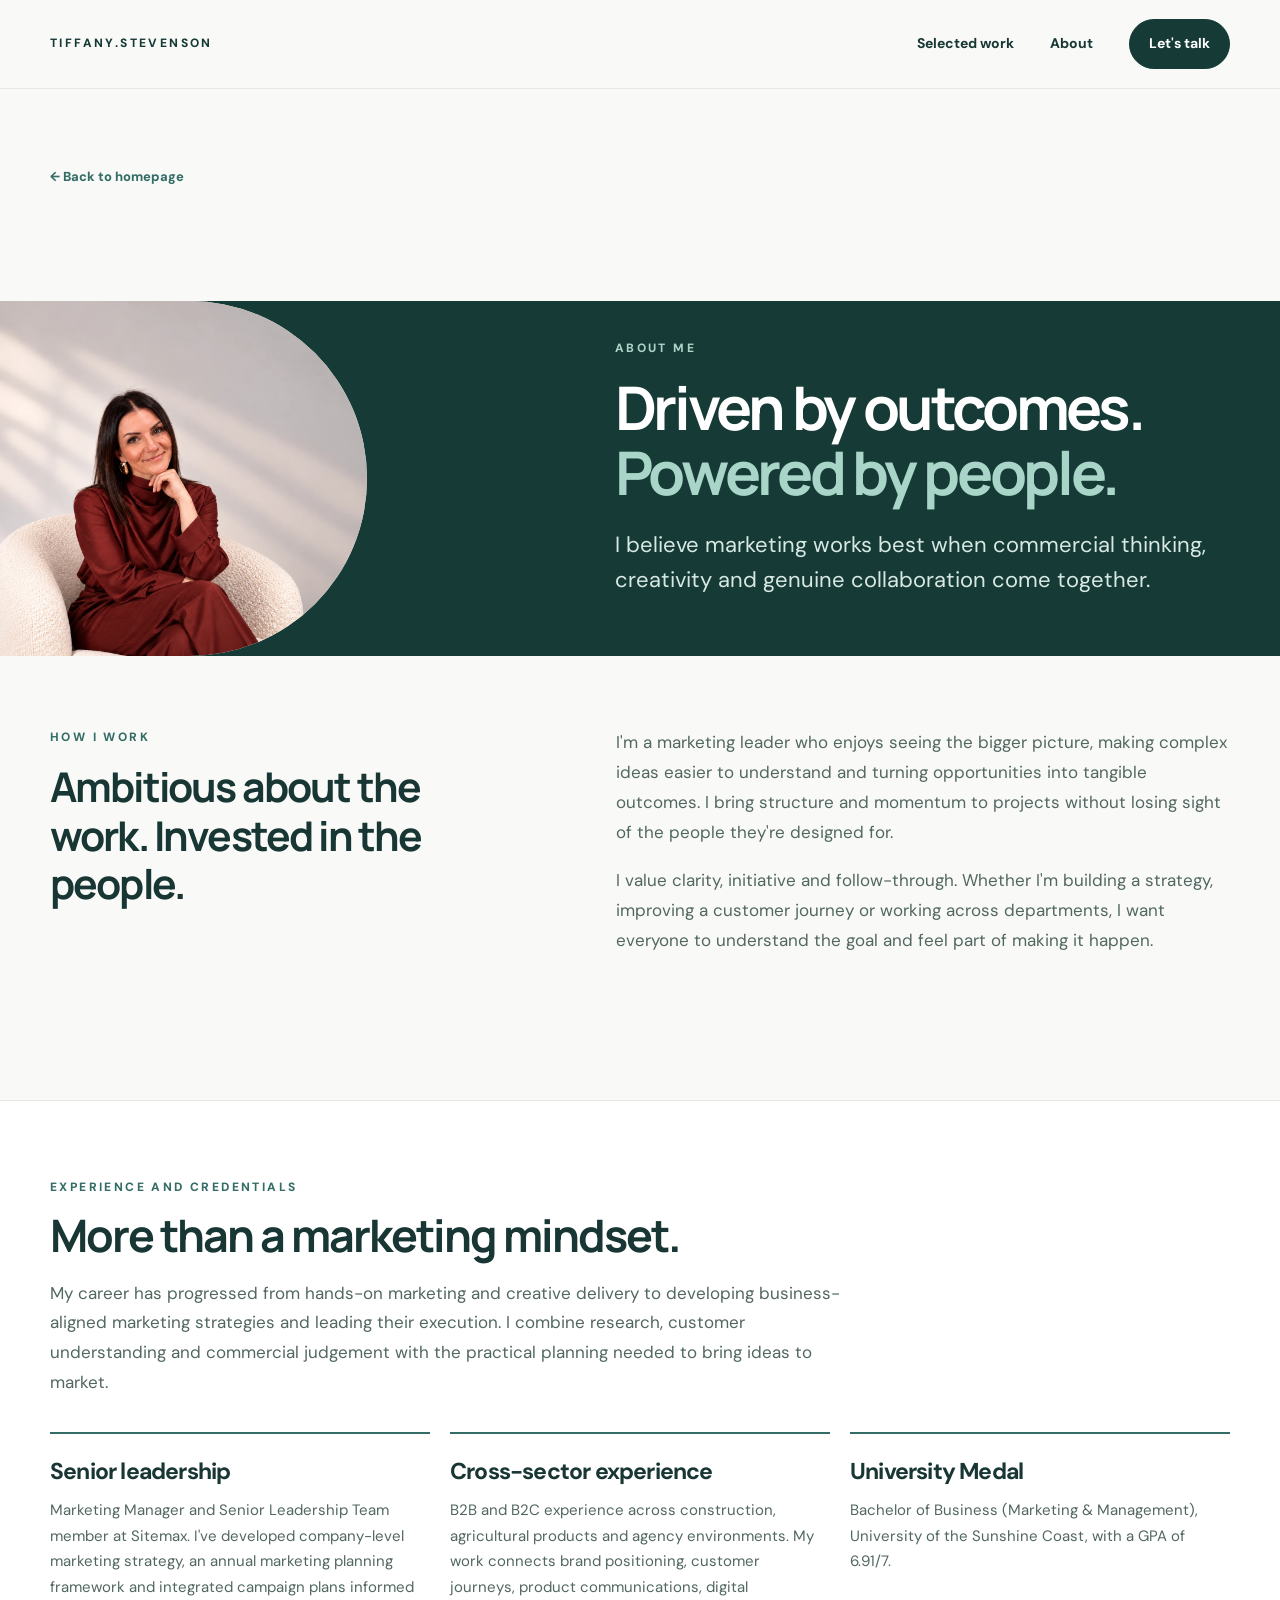
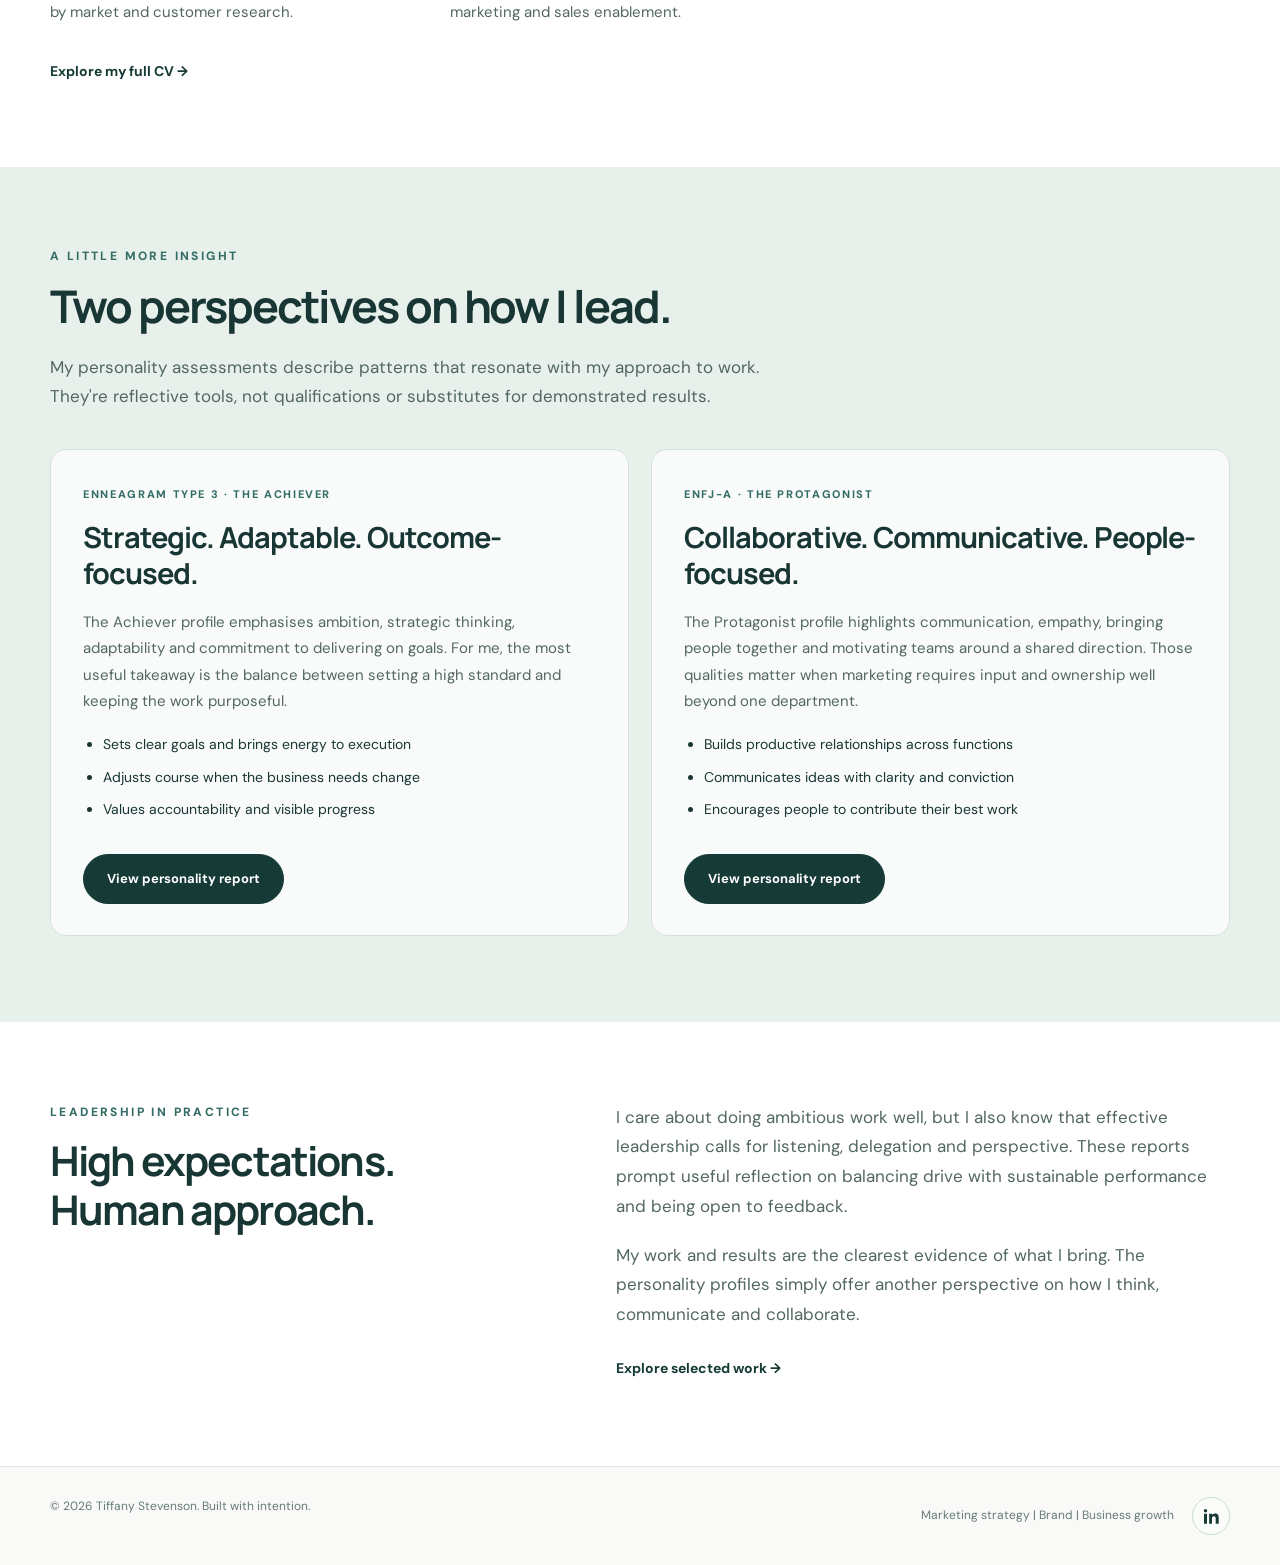
==== about.html @ fbeeb6d7 "Refresh About spacing" ====
<!DOCTYPE html><html lang="en-AU"><head><meta charset="UTF-8"><meta name="viewport" content="width=device-width,initial-scale=1"><meta name="theme-color" content="#f9faf7"><meta name="description" content="About Tiffany Stevenson: marketing leadership, strategic thinking, communication and people-centred leadership."><title>About me | Tiffany Stevenson</title><link rel="stylesheet" href="styles.css?v=about-back-gap-20261010"></head><body><a class="skip" href="#main">Skip to content</a><header class="topbar"><nav class="nav wrap" aria-label="Main navigation"><a class="brand" href="index.html" aria-label="Tiffany Stevenson home">TIFFANY<span>.</span>STEVENSON</a><button class="mobile-toggle" aria-label="Toggle menu" aria-expanded="false" aria-controls="navlinks">☰</button><div class="links" id="navlinks"><a href="index.html#work">Selected work</a><a href="about.html">About</a><a class="navcta" href="contact.html">Let's talk</a></div></nav></header><main id="main"><article class="interior about-profile-page"><div class="wrap about-back-wrap"><a class="back" href="index.html">← Back to homepage</a></div><section class="about-hero-band"><div class="wrap"><div class="about-hero"><div class="about-portrait"><img src="assets/TiffanyMStevensonPortrait.webp" alt="Portrait of Tiffany Stevenson in a burgundy outfit" loading="eager" decoding="async"></div><div class="about-hero-copy"><div class="eyebrow">About me</div><h1>Driven by outcomes.<br><em>Powered by people.</em></h1><p class="lead">I believe marketing works best when commercial thinking, creativity and genuine collaboration come together.</p></div></div></div></section><div class="wrap about-work-wrap"><div class="about-profile-intro"><div><div class="eyebrow">How I work</div><h2>Ambitious about the work. Invested in the people.</h2></div><div><p>I'm a marketing leader who enjoys seeing the bigger picture, making complex ideas easier to understand and turning opportunities into tangible outcomes. I bring structure and momentum to projects without losing sight of the people they're designed for.</p><p>I value clarity, initiative and follow-through. Whether I'm building a strategy, improving a customer journey or working across departments, I want everyone to understand the goal and feel part of making it happen.</p></div></div></div><section class="about-career-proof" aria-labelledby="career-proof-title"><div class="wrap"><div class="eyebrow">Experience and credentials</div><h2 id="career-proof-title">More than a marketing mindset.</h2><p class="about-career-intro">My career has progressed from hands-on marketing and creative delivery to developing business-aligned marketing strategies and leading their execution. I combine research, customer understanding and commercial judgement with the practical planning needed to bring ideas to market.</p><div class="about-career-grid"><div><strong>Senior leadership</strong><span>Marketing Manager and Senior Leadership Team member at Sitemax. I've developed company-level marketing strategy, an annual marketing planning framework and integrated campaign plans informed by market and customer research.</span></div><div><strong>Cross-sector experience</strong><span>B2B and B2C experience across construction, agricultural products and agency environments. My work connects brand positioning, customer journeys, product communications, digital marketing and sales enablement.</span></div><div><strong>University Medal</strong><span>Bachelor of Business (Marketing &amp; Management), University of the Sunshine Coast, with a GPA of 6.91/7.</span></div></div><a class="text-link" href="assets/Tiffany_Stevenson_CV.pdf" target="_blank" rel="noopener">Explore my full CV →</a></div></section><section class="about-traits"><div class="wrap"><div class="eyebrow">A little more insight</div><h2>Two perspectives on how I lead.</h2><p class="about-traits-intro">My personality assessments describe patterns that resonate with my approach to work. They're reflective tools, not qualifications or substitutes for demonstrated results.</p><div class="about-trait-grid"><div><span class="about-trait-type">Enneagram Type 3 · The Achiever</span><h3>Strategic. Adaptable. Outcome-focused.</h3><p>The Achiever profile emphasises ambition, strategic thinking, adaptability and commitment to delivering on goals. For me, the most useful takeaway is the balance between setting a high standard and keeping the work purposeful.</p><ul><li>Sets clear goals and brings energy to execution</li><li>Adjusts course when the business needs change</li><li>Values accountability and visible progress</li></ul><a class="btn btn-primary personality-report-button" href="assets/Achiever%20Personality%20Results.pdf" target="_blank" rel="noopener">View personality report</a></div><div><span class="about-trait-type">ENFJ-A · The Protagonist</span><h3>Collaborative. Communicative. People-focused.</h3><p>The Protagonist profile highlights communication, empathy, bringing people together and motivating teams around a shared direction. Those qualities matter when marketing requires input and ownership well beyond one department.</p><ul><li>Builds productive relationships across functions</li><li>Communicates ideas with clarity and conviction</li><li>Encourages people to contribute their best work</li></ul><a class="btn btn-primary personality-report-button" href="assets/ENFJ-A%20Protagonist%20Personality%20Results.pdf" target="_blank" rel="noopener">View personality report</a></div></div></div></section><section class="about-profile-more"><div class="wrap"><div class="about-profile-intro"><div><div class="eyebrow">Leadership in practice</div><h2>High expectations. Human approach.</h2></div><div><p>I care about doing ambitious work well, but I also know that effective leadership calls for listening, delegation and perspective. These reports prompt useful reflection on balancing drive with sustainable performance and being open to feedback.</p><p>My work and results are the clearest evidence of what I bring. The personality profiles simply offer another perspective on how I think, communicate and collaborate.</p><a class="text-link" href="index.html#work">Explore selected work →</a></div></div></div></section></article></main><footer class="footer"><div class="wrap"><span>© <span data-year>2026</span> Tiffany Stevenson. Built with intention.</span><div class="footer-right"><span>Marketing strategy | Brand | Business growth</span><a class="linkedin-link" href="https://www.linkedin.com/in/tiffanymstevenson/" target="_blank" rel="noopener noreferrer" aria-label="Tiffany Stevenson on LinkedIn" title="LinkedIn"><svg viewBox="0 0 24 24" width="19" height="19" fill="currentColor" aria-hidden="true" focusable="false"><path d="M2.5 8.5h3.8V21H2.5zM4.4 2.4a2.2 2.2 0 1 0 0 4.4 2.2 2.2 0 0 0 0-4.4zM9 8.5h3.6v1.7h.1c.5-1 1.8-2 3.7-2 4 0 4.7 2.6 4.7 6V21h-3.8v-6c0-1.5 0-3.4-2.2-3.4s-2.5 1.7-2.5 3.3V21H9z"/></svg></a></div></div></footer><script src="script.js" defer></script></body></html>
---- styles.css ----
@import url('https://fonts.googleapis.com/css2?family=DM+Sans:wght@400;500;600;700&family=Manrope:wght@400;500;600;700;800&display=swap');
:root{--ink:#183633;--deep:#163a36;--teal:#346d66;--sea:#b9d7d0;--mist:#e8f0eb;--cream:#f9faf7;--white:#fff;--muted:#667b75;--line:#dce5df;--radius:19px;--shadow:0 22px 60px rgba(24,54,51,.09)}
*{box-sizing:border-box}html{scroll-behavior:smooth}body{margin:0;background:var(--cream);color:var(--ink);font-family:'DM Sans',Arial,sans-serif;font-size:16px;line-height:1.65;-webkit-font-smoothing:antialiased}a{color:inherit;text-decoration:none}button{font:inherit}a:focus-visible,button:focus-visible{outline:3px solid #427e78;outline-offset:4px}.skip{position:absolute;top:-80px;left:20px;background:white;padding:10px;z-index:10}.skip:focus{top:8px}.wrap{width:min(1180px,calc(100% - 80px));margin-inline:auto}.topbar{position:sticky;top:0;z-index:20;background:rgba(249,250,247,.94);backdrop-filter:blur(18px);border-bottom:1px solid rgba(220,229,223,.8)}.nav{min-height:88px;display:flex;align-items:center;justify-content:space-between;gap:20px}.brand{font-family:'DM Sans',Arial,sans-serif;font-size:12px;letter-spacing:.2em;text-transform:uppercase;font-weight:800;color:var(--deep)}.brand span{color:var(--deep)}.links{display:flex;align-items:center;gap:36px;font-size:14px;font-weight:700}.links a:hover,.text-link:hover{color:var(--teal)}.navcta{background:var(--deep);color:white;border:1px solid var(--deep);border-radius:100px;padding:12px 19px!important}.navcta:hover{color:white!important;background:var(--teal)}.mobile-toggle{display:none;background:none;border:0;color:var(--ink);cursor:pointer;font-size:24px}.eyebrow{font-size:12px;letter-spacing:.2em;text-transform:uppercase;font-weight:800;color:var(--teal)}h1,h2,h3,p{margin-top:0}h1,h2,h3{font-family:Manrope,Arial,sans-serif;letter-spacing:-.065em;line-height:1.13}h1{font-size:clamp(54px,7vw,94px);max-width:970px;font-weight:700}h2{font-size:clamp(34px,4.3vw,57px);font-weight:700}h3{font-size:24px}p{color:#526761}.hero{padding:110px 0 100px;position:relative;overflow:hidden}.hero::after{content:'';position:absolute;right:-190px;top:0;width:550px;height:550px;border-radius:50%;background:radial-gradient(circle,#c5e1d7b5,transparent 70%);pointer-events:none}.hero .eyebrow{margin-bottom:28px}.hero h1{position:relative;z-index:1;margin-bottom:26px}.hero h1 em{font-style:normal;color:var(--teal)}.hero-copy{font-size:20px;max-width:660px;line-height:1.7}.hero-actions{margin-top:35px;display:flex;gap:14px;flex-wrap:wrap}.btn{display:inline-flex;gap:11px;align-items:center;justify-content:center;min-height:50px;padding:13px 23px;border-radius:100px;font-size:14px;font-weight:700;transition:transform .2s,background .2s;border:1px solid var(--deep)}.btn:hover{transform:translateY(-2px)}.btn-primary{background:var(--deep);color:white}.btn-primary:hover{background:var(--teal)}.btn-secondary{background:transparent;color:var(--deep)}.btn-secondary:hover{background:var(--mist)}.hero-note{margin-top:50px;display:flex;gap:14px;align-items:center;font-size:12px;font-weight:700;letter-spacing:.1em;text-transform:uppercase;color:var(--muted)}.hero-note:before{content:'';width:38px;height:1px;background:var(--teal)}.section{padding:98px 0}.section-header{display:flex;align-items:end;justify-content:space-between;gap:25px;margin-bottom:37px}.section-header h2{margin:10px 0 0;max-width:700px}.text-link{color:var(--deep);font-size:14px;font-weight:800;white-space:nowrap}.work-grid{display:grid;grid-template-columns:repeat(2,minmax(0,1fr));gap:25px}.work-card{border:1px solid var(--line);border-radius:var(--radius);background:var(--white);overflow:hidden;transition:transform .2s,box-shadow .2s}.work-card:hover{transform:translateY(-4px);box-shadow:var(--shadow)}.visual{position:relative;height:315px;display:flex;align-items:center;justify-content:center;overflow:hidden;background:#dcece7}.visual.is-portal{background:#cee5dc}.visual.is-product{background:#dde5dc}.visual.is-brand{background:#d3e1e2}.visual.is-event{background:#e2e9e3}.visual .visual-tag{position:absolute;bottom:18px;left:22px;font-size:10px;letter-spacing:.12em;text-transform:uppercase;color:#536c65;font-weight:800}.mock-browser{width:76%;background:white;border:1px solid #bfd1cb;border-radius:9px;box-shadow:0 28px 60px #3b65552c;transform:rotate(-4deg);overflow:hidden}.mock-bar{height:29px;background:#f8faf7;border-bottom:1px solid #e3eae5;display:flex;gap:5px;align-items:center;padding:0 12px}.dot{height:5px;width:5px;border-radius:50%;background:#b9d5ce}.mock-browser .mock-body{padding:20px}.mock-mini{font-size:10px;letter-spacing:.08em;font-weight:800;color:var(--teal)}.mock-title{font-family:Manrope;font-weight:800;color:var(--deep);font-size:23px;letter-spacing:-.07em;line-height:1.2;margin:12px 0}.mock-line{height:7px;border-radius:5px;background:#e0e9e5;width:87%;margin:9px 0}.mock-line.short{width:55%}.mock-button{width:92px;height:20px;background:#1e625a;border-radius:16px;margin-top:18px}.mock-three{display:grid;grid-template-columns:repeat(3,1fr);gap:8px;margin-top:24px}.mock-three span{height:45px;background:#eef2ee;border-radius:5px}.portal-panel{width:72%;height:200px;background:#fafffc;border-radius:12px;box-shadow:0 25px 60px #2f645f40;transform:rotate(4deg);padding:22px}.portal-top{height:10px;width:55%;background:#215c54;border-radius:4px;margin-bottom:24px}.portal-row{display:grid;grid-template-columns:repeat(3,1fr);gap:12px}.portal-row span{background:#dcebe4;border-radius:8px;height:84px}.portal-row span:before{content:'';display:block;width:40px;height:34px;background:#bfd8ce;margin:12px auto;border-radius:4px}.product-wrap{width:74%;height:205px;background:#344942;border-radius:7px;transform:rotate(-3deg);display:flex;overflow:hidden;box-shadow:0 20px 45px #254d4440}.product-orange{width:46%;background:#e86a3c;display:grid;place-items:center}.product-orange span{height:135px;width:90px;border:2px solid #f1a17a;transform:skewY(-10deg);box-shadow:12px 8px 0 #c85330}.product-detail{padding:30px 20px;color:#fff;font-family:Manrope;font-size:24px;font-weight:800;line-height:1.1}.product-detail small{display:block;font-size:9px;letter-spacing:.14em;line-height:1.6;margin-bottom:14px;color:#bcd1c8}.brand-grid{width:78%;height:215px;display:grid;grid-template-columns:1.2fr .8fr;gap:10px;transform:rotate(3deg)}.brand-grid div{border-radius:6px;background:#eff4ef;box-shadow:0 15px 35px #486b6b26}.brand-grid div:first-child{background:linear-gradient(140deg,#7a9890 0 44%,#e4e4d8 44% 100%);position:relative}.brand-grid div:first-child:after{content:'BUILT TO BE SEEN';position:absolute;left:12px;bottom:22px;font:800 17px Manrope;color:white;max-width:100px;line-height:1.1}.brand-grid div:last-child{background:#274d49;position:relative}.brand-grid div:last-child:after{content:'BRAND  /  SPACE  /  STORY';color:#ecf3ee;letter-spacing:.15em;font-size:9px;position:absolute;top:32px;left:13px;right:13px}.event-mock{width:75%;height:190px;display:flex;gap:7px;align-items:flex-end;transform:rotate(-3deg)}.event-mock span{background:#1e5551;width:33%;height:155px;box-shadow:0 12px 24px #234a4340}.event-mock span:nth-child(2){height:190px;background:#c4d9d3}.event-mock span:nth-child(3){height:128px;background:#e96c3e}.card-body{padding:27px 29px 32px}.meta{color:var(--teal);font-size:11px;font-weight:800;text-transform:uppercase;letter-spacing:.14em}.card-body h3{margin:12px 0}.card-body p{min-height:64px;font-size:14px}.card-foot{border-top:1px solid var(--line);padding-top:19px;margin-top:22px;display:flex;justify-content:space-between;align-items:center;color:var(--deep);font-size:13px;font-weight:800}.arrow{display:none!important}.metrics{background:var(--deep);color:white;padding:56px 0}.metric-row{display:grid;grid-template-columns:1.3fr 1fr 1fr;gap:28px;align-items:center}.metric-intro{font-family:Manrope;letter-spacing:-.04em;font-size:24px;line-height:1.3;font-weight:700;max-width:340px}.metric-number{font-family:Manrope;font-size:clamp(37px,5vw,60px);letter-spacing:-.07em;font-weight:700;line-height:1.1}.metric-label{color:#cee0d8;font-size:13px;line-height:1.5;margin-top:9px}.metric-small{font-size:11px;color:#bcd4ca;line-height:1.5;margin-top:22px}.about-grid{display:grid;grid-template-columns:.85fr 1.15fr;gap:13%;align-items:start}.about-grid h2{margin:9px 0}.about-text p{font-size:18px;line-height:1.85}.capabilities{display:flex;flex-wrap:wrap;gap:9px;margin-top:28px}.pill{border:1px solid #c8dbd3;border-radius:50px;padding:10px 15px;font-size:12px;font-weight:700;color:var(--deep);background:white}.contact{padding:86px 0;background:#dfebe5}.contact h2{max-width:750px;margin:12px 0 23px}.contact p{max-width:650px}.footer{padding:30px 0;border-top:1px solid var(--line)}.footer .wrap{display:flex;justify-content:space-between;gap:20px;font-size:12px;color:var(--muted)}.footer a:hover{color:var(--deep)}.interior{padding:85px 0 95px}.interior h1{font-size:clamp(47px,6vw,76px);max-width:950px;margin:19px 0 24px}.lead{font-size:20px;max-width:760px}.back{display:inline-flex;color:var(--teal);font-weight:800;font-size:13px;gap:9px;margin-bottom:28px}.case-meta{display:flex;flex-wrap:wrap;gap:42px;border-block:1px solid var(--line);padding:25px 0;margin-top:42px}.case-meta span{display:block;color:var(--muted);font-size:11px;text-transform:uppercase;letter-spacing:.14em;font-weight:800}.case-meta strong{font-size:14px;color:var(--ink)}.case-content{display:grid;grid-template-columns:.75fr 1.25fr;gap:11%;padding:65px 0 20px}.case-content h2{font-size:37px}.case-content p{font-size:17px}.case-content ul{color:#526761;padding-left:22px}.case-content li{margin:12px 0}.outcome{border-left:3px solid var(--teal);padding:20px 25px;background:var(--mist);border-radius:0 12px 12px 0;margin:32px 0}.outcome strong{display:block;font-size:20px;margin-bottom:8px}.outcome p{margin:0;font-size:14px}.note{font-size:12px!important;color:var(--muted)!important}.detail-visual{height:330px;margin-top:45px}.section-spacer{height:30px}.muted-box{background:white;border:1px solid var(--line);border-radius:15px;padding:30px;margin:30px 0}.muted-box h3{margin-bottom:10px}.muted-box p{margin-bottom:0}
@media(max-width:860px){.wrap{width:min(100% - 38px,680px)}.nav{min-height:72px}.mobile-toggle{display:block}.links{position:absolute;display:none;top:71px;left:0;right:0;background:var(--cream);padding:25px 20px 32px;border-bottom:1px solid var(--line);flex-direction:column;gap:24px;align-items:stretch}.links.open{display:flex}.links a{text-align:center}.hero{padding:76px 0}.hero h1{font-size:clamp(47px,10vw,68px)}.hero-copy{font-size:18px}.section{padding:68px 0}.work-grid{grid-template-columns:1fr}.visual{height:270px}.metric-row{grid-template-columns:1fr 1fr}.metric-intro{grid-column:1/-1}.about-grid,.case-content{grid-template-columns:1fr;gap:25px}.about-text p{font-size:16px}.section-header{align-items:start;flex-direction:column}.footer .wrap{flex-direction:column}.interior{padding:60px 0}.case-meta{gap:23px}.detail-visual{height:280px}}
@media(max-width:480px){.metric-row{gap:24px 12px}.metric-number{font-size:39px}.hero-actions .btn{width:100%}.visual{height:240px}.card-body{padding:24px}.case-meta{display:grid;grid-template-columns:1fr 1fr}.brand{font-size:12px}}
@media(prefers-reduced-motion:reduce){html{scroll-behavior:auto}*,*:before,*:after{transition:none!important;animation:none!important}}

/* Keep decorative arrows hidden in all navigation links, cards and buttons. */
.btn .arrow,.navcta .arrow,.card-foot .arrow,.text-link .arrow{display:none!important}

/* Sitemax website case study */
.site-case{overflow:hidden}.site-case-hero{padding:82px 0 52px}.site-case-hero h1{max-width:870px;font-size:clamp(48px,6.5vw,83px);margin:21px 0 25px}.site-case-hero h1 em{font-style:normal;color:var(--teal)}.site-case-hero .lead{max-width:770px}.site-case-actions{display:flex;align-items:center;flex-wrap:wrap;gap:20px;margin-top:30px}.site-case-actions>span{font-size:13px;color:var(--muted)}.site-case-showcase{margin-bottom:80px}.site-browser{border:1px solid #c9dcd5;border-radius:19px;overflow:hidden;background:#fff;box-shadow:0 30px 75px #214c3d18}.site-browser-top{height:44px;background:#f0f5f1;display:flex;justify-content:space-between;align-items:center;padding:0 22px;color:#66817a;font-size:12px}.site-browser-dots{display:flex;gap:7px}.site-browser-dots i{display:block;width:8px;height:8px;border-radius:50%;background:#c0d1ca}.site-browser-live{font-size:10px;font-weight:800;letter-spacing:.13em;color:#297363}.site-screen-top{padding:25px 6%;display:flex;justify-content:space-between;gap:16px;align-items:center;font-size:11px;font-weight:800;letter-spacing:.1em}.site-screen-top strong{font-family:Manrope,Arial,sans-serif;font-size:25px;letter-spacing:-.05em;color:#243e39}.site-screen-image{min-height:390px;position:relative;background:linear-gradient(90deg,#102723df 0%,#102723b5 42%,#10272317 100%),url('https://sitemax.com.au/api/media/file/CharterHall-Hoarding-Eagle-Street-1024x576.png') center/cover no-repeat;display:flex;align-items:center}.site-screen-caption{padding:55px 7%;max-width:710px;color:white;position:relative;z-index:1}.site-screen-caption>span{font-size:11px;font-weight:800;letter-spacing:.15em;color:#cbe4d8}.site-screen-caption h2{color:white;font-size:clamp(34px,4.6vw,59px);letter-spacing:-.045em;margin:13px 0}.site-screen-caption p{color:#f0f6f3;font-size:15px}.site-image-note{font-size:12px;color:var(--muted);margin-top:13px}.site-image-note a{color:var(--teal);text-decoration:underline}.site-case-results{padding:65px 0 60px;background:var(--deep);color:white}.site-case-results .eyebrow{color:#bbddd1}.site-result-grid{display:grid;grid-template-columns:1fr 1fr 1.1fr;align-items:end;gap:36px;margin-top:22px}.site-result-num{font-family:Manrope,Arial,sans-serif;font-size:clamp(37px,5vw,67px);font-weight:700;letter-spacing:-.06em;line-height:1.1}.site-result-name{color:#d1e4dc;margin-top:8px;font-size:14px}.site-result-intro{font-family:Manrope,Arial,sans-serif;font-size:20px;line-height:1.4;max-width:290px}.site-results-source{font-size:12px;line-height:1.65;color:#bcd4ca;max-width:930px;margin:32px 0 0}.site-case-story{padding-top:105px;padding-bottom:15px;display:grid;grid-template-columns:.8fr 1.2fr;gap:11%}.site-case-story h2{font-size:clamp(32px,4vw,51px);margin-top:14px}.site-case-story p{font-size:18px;line-height:1.85}.site-case-contribution{padding-bottom:100px}.site-contribution-list{border-top:1px solid var(--line);margin-top:31px}.site-contribution-list>div{padding:21px 0;border-bottom:1px solid var(--line);display:grid;grid-template-columns:170px 1fr;gap:20px}.site-contribution-list strong{font-size:14px;color:var(--deep)}.site-contribution-list span{font-size:14px;line-height:1.6;color:#526761}.site-case-close{padding:65px 7%;background:#e3eee8;border-radius:19px;margin-bottom:90px}.site-case-close>div{max-width:820px}.site-case-close h2{font-size:clamp(32px,4vw,50px);margin-top:12px}.site-case-close p{font-size:18px;line-height:1.75}@media(max-width:860px){.site-case-hero{padding-top:50px}.site-result-grid{grid-template-columns:1fr 1fr}.site-result-intro{grid-column:1/-1}.site-case-story{grid-template-columns:1fr;gap:10px;padding-top:65px}.site-case-contribution{padding-bottom:65px}.site-case-close{padding:45px 7%;margin-bottom:55px}.site-screen-top>span{display:none}}@media(max-width:540px){.site-screen-image{min-height:320px}.site-screen-caption{padding:35px 7%}.site-result-grid{gap:28px 12px}.site-result-num{font-size:37px}.site-contribution-list>div{grid-template-columns:1fr;gap:5px}.site-case-showcase{margin-bottom:55px}}

/* Website case-study preview matches its project hero */
.site-card-visual{padding:27px;background:#dcece7}.site-card-browser{width:92%;height:100%;background:white;border-radius:9px;overflow:hidden;box-shadow:0 20px 45px #214c3d26;display:flex;flex-direction:column}.site-card-top{min-height:47px;display:flex;align-items:center;justify-content:space-between;gap:10px;padding:0 17px;color:#243e39}.site-card-top span{font-family:Manrope,Arial,sans-serif;font-weight:800;letter-spacing:-.06em;font-size:16px}.site-card-top small{font-size:7px;font-weight:700;letter-spacing:.04em}.site-card-image{flex:1;display:flex;align-items:center;background:linear-gradient(90deg,#102723df 0%,#102723a3 55%,#10272315 100%),url('https://sitemax.com.au/api/media/file/CharterHall-Hoarding-Eagle-Street-1024x576.png') center/cover no-repeat}.site-card-copy{padding:18px 23px;color:white}.site-card-copy small{display:block;font-size:8px;letter-spacing:.12em;font-weight:800;color:#d0e6de}.site-card-copy strong{display:block;font-family:Manrope,Arial,sans-serif;font-size:clamp(16px,2vw,25px);line-height:1.2;letter-spacing:-.04em;margin-top:9px}@media(max-width:540px){.site-card-visual{padding:18px}.site-card-top small{font-size:6px}}

/* Tilted browser treatment inspired by original website card */
.site-card-visual{padding:0;display:flex;align-items:center;justify-content:center;overflow:hidden;background:#dcece7}
.site-card-browser{width:78%;height:83%;transform:rotate(-4deg);transform-origin:center;box-shadow:0 28px 60px rgba(24,54,51,.19);border:1px solid #c5d9d2;border-radius:10px;flex-shrink:0}
.site-card-top{min-height:35px;justify-content:flex-start;gap:16px;padding:0 13px;background:#f8faf8;border-bottom:1px solid #dde7e2}
.site-card-top>span{font-family:'DM Sans',Arial,sans-serif;font-size:10px;font-weight:600;letter-spacing:.02em;color:#69857d}
.site-card-dots{display:flex;gap:6px;align-items:center}
.site-card-dots i{display:block;height:7px;width:7px;border-radius:50%;background:#b9d7d0}
.site-card-image{min-height:0}
.site-card-copy{padding:13px 17px}
.site-card-copy strong{font-size:clamp(14px,1.9vw,22px)}
@media(max-width:540px){.site-card-browser{width:82%;height:78%}}

/* Generic customer portal concept visuals */
.portal-concept-showcase{padding:65px 0 30px}.portal-showcase-head{display:grid;grid-template-columns:1.3fr 1fr;gap:50px;align-items:end;margin-bottom:30px}.portal-showcase-head h2{font-size:clamp(30px,3.8vw,45px);margin:14px 0 0}.portal-showcase-head p{font-size:15px;margin:0}.portal-concept-feature,.portal-demo-panel{border:1px solid var(--line);background:#fff;border-radius:18px;overflow:hidden}.portal-concept-feature{padding:28px;background:#e7f0eb}.portal-demo-frame,.portal-demo-small{background:#fff;border:1px solid #d4e3dd;border-radius:12px;overflow:hidden;box-shadow:0 15px 35px #173e3220}.portal-demo-nav{display:flex;align-items:center;gap:22px;background:#164a3e;color:#fff;font-size:11px;min-height:52px;padding:0 24px}.portal-demo-nav strong{margin-right:auto;font-size:13px;letter-spacing:.09em}.portal-demo-nav span{opacity:.86}.portal-demo-inside{padding:30px}.portal-demo-welcome{display:flex;justify-content:space-between;align-items:center;gap:16px}.portal-demo-welcome small{font-size:10px;color:#54847a;letter-spacing:.13em;font-weight:800}.portal-demo-welcome h3{margin:5px 0;font-size:29px;color:#183633}.portal-demo-welcome p{font-size:13px}.portal-demo-tag{background:#e5f0e9;color:#275e4f;border-radius:50px;padding:9px 14px;font-size:10px;font-weight:800}.portal-demo-tiles{display:grid;grid-template-columns:1fr 1fr;gap:13px}.portal-demo-tiles>div{border:1px solid #dce6e0;border-radius:11px;padding:18px}.portal-demo-tiles h4,.portal-catalog h4{font-size:13px;margin:0 0 14px;color:#183633}.portal-demo-tiles p{font-size:12px;border-bottom:1px solid #e9efec;padding:7px 0;margin:0}.portal-faux-button,.portal-order-submit{display:inline-block;background:#174b40;border-radius:6px;color:#fff;font-size:11px;font-weight:700;padding:9px 14px;margin-top:13px}.portal-demo-caption{display:flex;justify-content:space-between;gap:20px;padding:18px 3px 2px;font-size:13px}.portal-demo-caption strong{color:#183633}.portal-demo-caption span{color:#60766c}.portal-demo-pair{display:grid;grid-template-columns:1fr 1fr;gap:24px;margin-top:24px}.portal-demo-panel{padding:20px;background:#f6faf8}.portal-demo-small{height:310px;box-shadow:none}.portal-demo-small .portal-demo-nav{min-height:42px;font-size:10px;padding:0 14px}.portal-catalog{display:grid;grid-template-columns:30% 70%;height:268px}.portal-catalog aside{background:#f8faf8;border-right:1px solid #e2e9e4;padding:16px 10px}.portal-catalog aside p{font-size:10px;margin:8px 0}.portal-catalog>div{padding:13px;min-width:0}.portal-catalog h3,.portal-order h3{font-size:17px;margin:0 0 12px}.portal-demo-search{border:1px solid #dbe5df;border-radius:5px;color:#a2afa9;font-size:10px;padding:9px;margin-bottom:13px}.portal-product-grid{display:grid;grid-template-columns:repeat(3,1fr);gap:8px}.portal-product-grid>div{border:1px solid #e2e9e5;border-radius:6px;padding:7px;min-width:0}.portal-product-art{display:block;height:65px;background:#c0d9cd;border-radius:4px;margin-bottom:9px}.portal-product-art.alt{background:#a6c5bd}.portal-product-art.third{background:#d3e4db}.portal-product-grid b{font-size:9px;display:block}.portal-order{padding:23px}.portal-order-row{display:flex;justify-content:space-between;border-bottom:1px solid #e5ede9;padding:11px 0;font-size:12px}.portal-order-fields{display:flex;gap:9px;flex-wrap:wrap;margin-top:20px}.portal-order-fields span{border:1px solid #dce7e1;border-radius:5px;color:#789087;padding:13px;font-size:10px;flex:1}.portal-order-submit{margin-top:19px}.portal-concept-disclaimer{font-size:12px;color:#71837a;margin:19px 0 5px}@media(max-width:800px){.portal-showcase-head,.portal-demo-pair{grid-template-columns:1fr}.portal-demo-caption{flex-direction:column;gap:4px}.portal-demo-tag{display:none}}@media(max-width:500px){.portal-concept-feature{padding:12px}.portal-demo-nav{gap:11px;padding:0 12px}.portal-demo-nav span:nth-of-type(n+2){display:none}.portal-demo-inside{padding:15px}.portal-demo-tiles{gap:8px}.portal-demo-tiles>div{padding:11px}.portal-demo-tiles p{font-size:10px}.portal-demo-tiles h4{font-size:11px}}

/* Clearer hierarchy between paragraphs and subsection headings */
.case-content > div > h3{margin-top:42px;margin-bottom:18px;line-height:1.25}
.case-content > div > p + h3{margin-top:48px}
.case-content > div > h3 + p{margin-top:0}
@media(max-width:600px){.case-content > div > h3,.case-content > div > p + h3{margin-top:36px}}

/* Authentic cropped Sitemax site screenshot on website card and case study */
.sitemax-real-card-image{width:100%;height:100%;display:block;object-fit:cover;object-position:center top}
.site-card-browser{overflow:hidden}
.sitemax-real-project-image{display:block;width:100%;height:auto;aspect-ratio:282 / 120;object-fit:cover}
.site-browser-screen:has(.sitemax-real-project-image){background:#fff;padding:0;min-height:0}

/* Full-bleed, straight website redevelopment card artwork */
.site-card-visual{padding:0;display:block;overflow:hidden;background:#dcece7}
.site-card-visual>.sitemax-real-card-image{display:block;width:100%;height:100%;object-fit:cover;object-position:center center;transform:none;border-radius:0;box-shadow:none}

/* Website redevelopment case study: show the full screenshot, including navigation and bottom CTA */
.site-case-showcase .site-browser-screen:has(.sitemax-real-project-image){height:auto;min-height:0;padding:0 0 18px;background:#fff;overflow:visible}
.site-case-showcase .sitemax-real-project-image{display:block;width:100%;height:auto;aspect-ratio:auto;object-fit:contain;object-position:center top;max-height:none}

/* Website case study: generous, uncropped screenshot presentation */
.site-case-showcase .site-browser-screen{display:block!important;height:auto!important;max-height:none!important;min-height:0!important;overflow:visible!important;background:#f7f9f7!important;padding:28px 0 36px!important}
.site-case-showcase .site-browser-screen .sitemax-real-project-image{display:block!important;width:100%!important;height:auto!important;max-height:none!important;aspect-ratio:auto!important;object-fit:contain!important;object-position:center center!important;transform:none!important}

/* Ensure website screenshot always fills selected-work card */
.work-card .site-card-visual{position:relative;display:block;min-height:240px;overflow:hidden;background:#dcece7 url("assets/Sitemax-website-sample.webp") center center/cover no-repeat}
.work-card .site-card-visual>.sitemax-real-card-image{position:absolute;inset:0;width:100%;height:100%;object-fit:cover;object-position:center center;display:block;visibility:visible;opacity:1;z-index:1}

/* Enterprise portal mockups: separate UI design, faithful to the original low-density mockup */
.portal-concept-showcase .portal-demo-frame,.portal-concept-showcase .portal-demo-small{font-family:Arial,Helvetica,sans-serif;color:#242927}
.portal-concept-showcase .portal-demo-frame h3,.portal-concept-showcase .portal-demo-small h3,.portal-concept-showcase .portal-demo-frame h4,.portal-concept-showcase .portal-demo-small h4{font-family:Arial,Helvetica,sans-serif;letter-spacing:0;font-weight:700}
.portal-concept-showcase .portal-demo-nav{background:#e75525;color:#fff}
.portal-concept-showcase .portal-demo-nav strong{letter-spacing:.035em;font-family:Arial,Helvetica,sans-serif}
.portal-concept-showcase .portal-demo-nav span{opacity:.95}
.portal-concept-showcase .portal-demo-welcome small{color:#d94c20}
.portal-concept-showcase .portal-demo-welcome h3,.portal-concept-showcase .portal-demo-tiles h4,.portal-concept-showcase .portal-catalog h3,.portal-concept-showcase .portal-order h3{color:#303531}
.portal-concept-showcase .portal-demo-tag{background:#fff0e9;color:#c34b23}
.portal-concept-showcase .portal-faux-button,.portal-concept-showcase .portal-order-submit{background:#e75525}
.portal-concept-showcase .portal-demo-tiles>div{border-color:#e8e5e0}
.portal-concept-showcase .portal-demo-tiles p{border-bottom-color:#eeeae6}
.portal-concept-showcase .portal-demo-panel{background:#f5f5f3}
.portal-concept-showcase .portal-demo-small{border-color:#e6e5e0}
.portal-concept-showcase .portal-catalog aside{background:#faf9f7}
.portal-concept-showcase .portal-product-art{background:linear-gradient(135deg,#eee4dc 0%,#e9aa8b 100%)}
.portal-concept-showcase .portal-product-art.alt{background:linear-gradient(135deg,#e9ece9 0%,#e4b49d 100%)}
.portal-concept-showcase .portal-product-art.third{background:linear-gradient(135deg,#f1e4dc 0%,#d5d6d2 100%)}
.portal-concept-showcase .portal-order-row,.portal-concept-showcase .portal-order-fields span{border-color:#e5e3de}

/* Compact standalone portal preview on selected work card */
.work-card .portal-card-visual{padding:0;display:block;background:#e9e6df;overflow:hidden}
.work-card .portal-card-visual img{display:block;width:100%;height:100%;object-fit:cover;object-position:center;transform:none}

/* Display the approved catalogue concept image without cropping */
.portal-demo-small.portal-catalogue-image{height:auto;aspect-ratio:1672/941;background:#fff;overflow:hidden}
.portal-catalogue-image img{display:block;width:100%;height:100%;object-fit:contain}

/* Commercial rationale for enterprise portal, clearly differentiated from project results */
.portal-research{padding:68px 0 55px;border-bottom:1px solid #dce8df}
.portal-research-intro{display:grid;grid-template-columns:1fr 1.15fr;gap:12%;align-items:end;margin-bottom:30px}
.portal-research-intro h2{margin:12px 0 0;font-size:clamp(29px,3.5vw,42px);line-height:1.13}
.portal-research-intro p{margin:0;font-size:16px;line-height:1.7}
.portal-research-grid{display:grid;grid-template-columns:repeat(3,minmax(0,1fr));gap:16px}
.portal-research-grid>div{border:1px solid #d9e5df;border-radius:12px;background:#f7faf8;padding:22px 21px 20px;display:flex;flex-direction:column;align-items:flex-start;min-height:214px}
.portal-research-grid strong{font-family:Manrope,Arial,sans-serif;font-size:clamp(37px,4.5vw,56px);line-height:1;color:#193f34;letter-spacing:-.055em;margin-bottom:14px}
.portal-research-grid span{font-size:14px;line-height:1.5;color:#43574e;flex:1}
.portal-research-grid a{font-size:12px;font-weight:700;color:#a94829;text-decoration:underline;text-underline-offset:3px;margin-top:18px}
.portal-research-note{font-size:12px;color:#6a7b72;line-height:1.6;margin:17px 0 0}
@media(max-width:700px){.portal-research{padding:42px 0 35px}.portal-research-intro{grid-template-columns:1fr;gap:17px}.portal-research-grid{grid-template-columns:1fr}.portal-research-grid>div{min-height:0}.portal-research-grid span{max-width:450px}}

.portal-goals{padding:60px 0;border-bottom:1px solid #dce8df}.portal-goals h2{font-size:clamp(30px,3.5vw,43px);max-width:680px;margin:12px 0 18px}.portal-goals>p{max-width:880px;font-size:16px;line-height:1.7}.portal-goals-grid{display:grid;grid-template-columns:repeat(4,minmax(0,1fr));gap:15px;margin-top:28px}.portal-goals-grid>div{background:#f7faf8;border:1px solid #dbe7df;border-radius:12px;padding:22px 17px;display:flex;flex-direction:column;gap:15px}.portal-goals-grid strong{font-family:Manrope,Arial,sans-serif;color:#173f35;font-size:clamp(29px,3vw,40px);letter-spacing:-.06em;line-height:1;white-space:nowrap}.portal-goals-grid span{font-size:14px;line-height:1.5;color:#43574e}.portal-goals .portal-goals-note{font-size:12px;color:#687b73;line-height:1.6;margin-top:20px}@media(max-width:900px){.portal-goals-grid{grid-template-columns:repeat(2,minmax(0,1fr))}}@media(max-width:550px){.portal-goals{padding:40px 0}.portal-goals-grid{gap:10px}.portal-goals-grid>div{padding:18px 12px}.portal-goals-grid strong{font-size:29px}}

/* Three commercial targets display evenly */
.portal-goals-grid{grid-template-columns:repeat(3,minmax(0,1fr))}
@media(max-width:700px){.portal-goals-grid{grid-template-columns:1fr}}

/* Combine sector research and proposed KPIs in one commercial rationale */
.portal-goals-integrated{padding-top:30px;margin-top:32px;border-top:1px solid #dce8df}.portal-goals-integrated>p{margin:10px 0 20px;line-height:1.7}.portal-goals-integrated .portal-goals-grid{margin-top:20px}.portal-goals-integrated .portal-goals-note{font-size:12px;margin:14px 0 0;color:#687b73}.portal-research>.portal-research-note{margin-top:20px}

/* Present research statistics and proposed goal statistics with matching visual weight */
.portal-research .portal-research-grid,.portal-research .portal-goals-grid{grid-template-columns:repeat(3,minmax(0,1fr));gap:16px}
.portal-research .portal-research-grid>div,.portal-research .portal-goals-grid>div{box-sizing:border-box;min-height:214px;padding:22px 21px 20px;border:1px solid #d9e5df;border-radius:12px;background:#f7faf8;display:flex;flex-direction:column;align-items:flex-start;gap:0}
.portal-research .portal-research-grid strong,.portal-research .portal-goals-grid strong{font-family:Manrope,Arial,sans-serif;font-size:clamp(37px,4.5vw,56px);line-height:1;color:#193f34;letter-spacing:-.055em;margin:0 0 14px;white-space:nowrap}
.portal-research .portal-research-grid span,.portal-research .portal-goals-grid span{font-size:14px;line-height:1.5;color:#43574e;flex:1}
@media(max-width:700px){.portal-research .portal-research-grid,.portal-research .portal-goals-grid{grid-template-columns:1fr}.portal-research .portal-research-grid>div,.portal-research .portal-goals-grid>div{min-height:0}}

/* Portal research and goals: match dark-green metrics treatment elsewhere in the portfolio */
.portal-research .portal-research-grid,.portal-research .portal-goals-grid{background:var(--deep);border-radius:10px;overflow:hidden;gap:0}
.portal-research .portal-research-grid>div,.portal-research .portal-goals-grid>div{background:transparent;border:0;border-radius:0;min-height:214px;padding:27px 24px 25px;border-right:1px solid rgba(255,255,255,.19)}
.portal-research .portal-research-grid>div:last-child,.portal-research .portal-goals-grid>div:last-child{border-right:0}
.portal-research .portal-research-grid strong,.portal-research .portal-goals-grid strong{color:#fff}
.portal-research .portal-research-grid span,.portal-research .portal-goals-grid span{color:#cee0d8}
.portal-research .portal-research-grid a{color:#d8eae1;text-decoration-color:#a7c9bb}
@media(max-width:700px){.portal-research .portal-research-grid>div,.portal-research .portal-goals-grid>div{min-height:0;border-right:0;border-bottom:1px solid rgba(255,255,255,.19)}.portal-research .portal-research-grid>div:last-child,.portal-research .portal-goals-grid>div:last-child{border-bottom:0}}

/* Identical width, distribution and alignment for both rows of portal statistics */
.portal-research .portal-research-grid,.portal-research .portal-goals-grid{display:grid;width:100%;grid-template-columns:repeat(3,minmax(0,1fr));justify-content:stretch;align-items:stretch;gap:0;margin-left:0;margin-right:0}
.portal-research .portal-research-grid>div,.portal-research .portal-goals-grid>div{width:100%;height:100%;box-sizing:border-box;padding:27px 24px 25px;min-width:0}
.portal-research .portal-research-grid strong,.portal-research .portal-goals-grid strong{display:block;flex:0 0 auto}
.portal-research .portal-research-grid span,.portal-research .portal-goals-grid span{display:block;flex:1 1 auto}
@media(max-width:700px){.portal-research .portal-research-grid,.portal-research .portal-goals-grid{grid-template-columns:1fr}}

/* Full-width dark green commercial evidence, matching the website case-study results strip */
.portal-research{width:100vw;position:relative;left:50%;margin-left:-50vw;max-width:none;background:var(--deep);color:#fff;padding:68px max(40px,calc((100vw - 1180px)/2)) 65px;border:0}
.portal-research .eyebrow,.portal-research .portal-goals-integrated .eyebrow{color:#bbddd1}
.portal-research .portal-research-intro h2{color:#fff}
.portal-research .portal-research-intro p,.portal-research .portal-goals-integrated>p{color:#d1e4dc}
.portal-research .portal-research-grid,.portal-research .portal-goals-grid{background:transparent;border-radius:0;overflow:visible;gap:36px;margin-top:25px}
.portal-research .portal-research-grid>div,.portal-research .portal-goals-grid>div{background:transparent;border:0;border-radius:0;padding:0;min-height:0;display:flex;flex-direction:column;align-items:flex-start;gap:0}
.portal-research .portal-research-grid strong,.portal-research .portal-goals-grid strong{font-size:clamp(37px,5vw,67px);line-height:1.1;font-weight:700;color:#fff;letter-spacing:-.06em;margin:0 0 10px}
.portal-research .portal-research-grid span,.portal-research .portal-goals-grid span{color:#d1e4dc;font-size:14px;line-height:1.55;flex:0 0 auto}
.portal-research .portal-research-grid a{color:#bbddd1;font-size:12px;margin-top:12px}
.portal-research .portal-goals-integrated{border-top:1px solid rgba(255,255,255,.24);margin-top:45px;padding-top:42px}
.portal-research .portal-goals-integrated .portal-goals-grid{margin-top:27px}
.portal-research .portal-goals-note,.portal-research>.portal-research-note{color:#bcd4ca;font-size:12px;line-height:1.7}
.portal-research>.portal-research-note{margin-top:28px}
@media(max-width:700px){.portal-research{padding:44px 24px}.portal-research .portal-research-grid,.portal-research .portal-goals-grid{grid-template-columns:1fr;gap:27px}.portal-research .portal-research-grid>div,.portal-research .portal-goals-grid>div{border:0;padding:0}.portal-research .portal-goals-integrated{margin-top:35px;padding-top:34px}}

/* Light green narrative section below the dark green portal metrics */
.portal-research + .case-content{position:relative;left:50%;margin-left:-50vw;width:100vw;max-width:none;background:var(--mist);padding:70px max(40px,calc((100vw - 1180px)/2)) 65px}
.portal-research + .case-content .outcome{background:#f9faf7}
@media(max-width:700px){.portal-research + .case-content{padding:45px 24px}}

/* Distinct research and goal sections, both matching the full-width dark-green metrics style */
.portal-research.portal-goals-panel{margin-top:20px;padding-top:65px;padding-bottom:68px;background:#204c45}
.portal-research.portal-goals-panel .portal-goals-integrated{padding:0;margin:0;border:0}
.portal-research.portal-goals-panel h2{font-size:clamp(29px,3.5vw,42px);line-height:1.13;color:#fff;margin:12px 0 16px;max-width:800px}
.portal-research.portal-goals-panel .portal-goals-integrated>p:not(.portal-goals-note){max-width:880px;margin:0 0 30px}
.portal-research.portal-goals-panel .portal-goals-grid{margin-top:20px}
.portal-goals-panel + .case-content{position:relative;left:50%;margin-left:-50vw;width:100vw;max-width:none;background:var(--mist);padding:70px max(40px,calc((100vw - 1180px)/2)) 65px}
.portal-goals-panel + .case-content .outcome{background:#f9faf7}
@media(max-width:700px){.portal-research.portal-goals-panel{padding:44px 24px;margin-top:14px}.portal-goals-panel + .case-content{padding:45px 24px}}

/* Proposed goals and opportunity share a single calm, light-green panel */
.portal-research.portal-goals-panel{background:var(--mist);color:var(--ink);margin-top:0;padding-top:72px;padding-bottom:72px}
.portal-research.portal-goals-panel .eyebrow,.portal-research.portal-goals-panel .portal-goals-integrated .eyebrow{color:var(--teal)}
.portal-research.portal-goals-panel h2{color:var(--ink)}
.portal-research.portal-goals-panel .portal-goals-integrated>p:not(.portal-goals-note){color:#526761}
.portal-research.portal-goals-panel .portal-goals-grid{gap:35px}
.portal-research.portal-goals-panel .portal-goals-grid>div{background:transparent;border:0;padding:0;min-height:0}
.portal-research.portal-goals-panel .portal-goals-grid strong{color:var(--ink)}
.portal-research.portal-goals-panel .portal-goals-grid span{color:#526761}
.portal-research.portal-goals-panel .portal-goals-note{color:var(--muted)}
.portal-research.portal-goals-panel .case-content{position:static;left:auto;margin:48px 0 0;width:100%;max-width:none;background:transparent;padding:48px 0 0;border-top:1px solid #c8d9d0}
.portal-research.portal-goals-panel .case-content .outcome{background:#f9faf7}
@media(max-width:700px){.portal-research.portal-goals-panel{margin-top:0;padding:45px 24px}.portal-research.portal-goals-panel .portal-goals-grid{gap:28px}.portal-research.portal-goals-panel .case-content{margin-top:36px;padding:36px 0 0}}

/* Standalone light-green goals + opportunity: no inherited dark research styles */
.portal-goals-section{position:relative;left:50%;width:100vw;margin-left:-50vw;background:var(--mist);color:var(--ink);padding:68px max(40px,calc((100vw - 1180px)/2)) 70px}
.portal-goals-section .portal-goals-integrated{margin:0;padding:0;border:0}
.portal-goals-section .eyebrow{color:var(--teal)}
.portal-goals-section .portal-goals-integrated h2{display:block;color:var(--ink);font-size:clamp(30px,3.5vw,43px);line-height:1.15;max-width:850px;margin:12px 0 18px}
.portal-goals-section .portal-goals-integrated>p:not(.portal-goals-note){color:#526761;max-width:890px;margin:0 0 30px;font-size:17px;line-height:1.7}
.portal-goals-section .portal-goals-grid{display:grid;grid-template-columns:repeat(3,minmax(0,1fr));gap:35px;width:100%;margin:24px 0 0;background:transparent}
.portal-goals-section .portal-goals-grid>div{display:flex;flex-direction:column;min-width:0;min-height:0;align-items:flex-start;gap:0;padding:0;background:transparent;border:0;border-radius:0}
.portal-goals-section .portal-goals-grid strong{color:var(--ink);font-family:Manrope,Arial,sans-serif;font-size:clamp(37px,5vw,67px);letter-spacing:-.06em;line-height:1.1;font-weight:700;margin:0 0 10px;white-space:nowrap}
.portal-goals-section .portal-goals-grid span{font-size:14px;line-height:1.55;color:#526761}
.portal-goals-section .portal-goals-note{color:var(--muted);font-size:12px;line-height:1.7;margin:25px 0 0}
.portal-goals-section .case-content{display:grid;grid-template-columns:.75fr 1.25fr;gap:11%;position:static;left:auto;width:100%;max-width:none;background:transparent;padding:48px 0 0;margin:52px 0 0;border-top:1px solid #c4d8ce}
.portal-goals-section .case-content .outcome{background:#f9faf7}
@media(max-width:700px){.portal-goals-section{padding:45px 24px}.portal-goals-section .portal-goals-grid{grid-template-columns:1fr;gap:27px}.portal-goals-section .case-content{grid-template-columns:1fr;gap:24px;margin-top:35px;padding-top:36px}}

/* The opportunity flows from the goals into a separate white-to-green gradient, without a rule */
.portal-goals-section .case-content{position:relative;left:50%;margin:52px 0 -70px -50vw;width:100vw;max-width:none;box-sizing:border-box;padding:70px max(40px,calc((100vw - 1180px)/2)) 72px;border-top:0;background:#fff}
@media(max-width:700px){.portal-goals-section .case-content{margin:36px 0 -45px -50vw;padding:46px 24px 54px;grid-template-columns:1fr}}

/* Matching pale green from the site palette for status and closing contact section */
.portal-goals-section .case-content .outcome{background:#e8f0eb}
.portal-contact-band{position:relative;left:50%;width:100vw;margin-left:-50vw;background:#e8f0eb;padding:48px max(40px,calc((100vw - 1180px)/2)) 60px}
.portal-contact-band .muted-box{background:#e8f0eb;border:1px solid #c7dcd1;border-radius:15px;margin:0;padding:30px}
@media(max-width:700px){.portal-contact-band{padding:36px 24px 46px}}

/* Portal footer contact band: continuous mint background and dark-green contact panel */
.interior.portal-page{padding-bottom:0}
.portal-page .portal-contact-band{background:#e8f0eb;padding-bottom:70px}
.portal-page .portal-contact-band .muted-box{background:var(--deep);border-color:var(--deep);color:#fff}
.portal-page .portal-contact-band .muted-box h3{color:#fff}
.portal-page .portal-contact-band .muted-box p{color:#d1e4dc}
.portal-page .portal-contact-band .muted-box .text-link{color:#fff;text-decoration:underline;text-underline-offset:3px}
@media(max-width:700px){.portal-page .portal-contact-band{padding-bottom:48px}}

/* Minimal portfolio contact ending: no dark card or border */
.portal-page .portal-contact-band{background:#e8f0eb;padding-top:74px;padding-bottom:80px}
.portal-page .portal-contact-content{max-width:880px;padding:0;margin:0}
.portal-page .portal-contact-content .eyebrow{color:var(--teal);margin-bottom:15px}
.portal-page .portal-contact-content h2{font-family:Manrope,Arial,sans-serif;font-size:clamp(30px,3.5vw,43px);line-height:1.15;letter-spacing:-.04em;color:var(--ink);margin:0 0 16px}
.portal-page .portal-contact-content p{font-size:17px;line-height:1.7;color:#526761;margin:0}
.portal-page .portal-contact-content .text-link{font-weight:700;color:var(--deep);text-decoration:underline;text-underline-offset:4px}
@media(max-width:700px){.portal-page .portal-contact-band{padding-top:48px;padding-bottom:54px}}

/* Eliminate any remaining gap between the portal contact area and footer */
.interior.portal-page{padding-bottom:0!important}
.portal-page>.wrap{padding-bottom:0!important}
.portal-page .portal-contact-band{margin-bottom:0!important}
.portal-page .portal-contact-band::after{content:"";position:absolute;top:100%;left:0;width:100%;height:1px;background:#e8f0eb;pointer-events:none}

/* Simple accessible homepage contact form */
.portfolio-contact-form{margin-top:34px;max-width:790px}
.contact-input-row{display:grid;grid-template-columns:repeat(2,minmax(0,1fr));gap:18px}
.portfolio-contact-form .contact-field{display:flex;flex-direction:column;gap:7px;margin-bottom:18px}
.portfolio-contact-form label{font-size:13px;font-weight:700;color:var(--ink)}
.portfolio-contact-form input:not(.contact-honeypot),.portfolio-contact-form textarea{font:inherit;width:100%;box-sizing:border-box;background:#fff;border:1px solid #cadcd3;border-radius:10px;padding:13px 15px;color:var(--ink);outline:none;transition:border-color .15s,box-shadow .15s}
.portfolio-contact-form textarea{min-height:145px;resize:vertical}
.portfolio-contact-form input:focus,.portfolio-contact-form textarea:focus{border-color:var(--teal);box-shadow:0 0 0 3px rgba(52,109,102,.16)}
.portfolio-contact-form .contact-honeypot{position:absolute!important;left:-9999px!important;width:1px!important;height:1px!important;opacity:0!important;pointer-events:none!important}
.contact-form-footer{display:flex;align-items:center;gap:24px;flex-wrap:wrap;margin-top:6px}
.contact-form-footer button{cursor:pointer;border:0}
.contact-form-footer span{color:var(--muted);font-size:14px}
.contact-form-footer span a{text-decoration:underline;text-underline-offset:3px;color:var(--deep);font-weight:700}
@media(max-width:620px){.contact-input-row{grid-template-columns:1fr;gap:0}.portfolio-contact-form{margin-top:26px}}

/* Dedicated contact page */
.contact-page{min-height:calc(100vh - 235px);padding:76px 0 105px;background:radial-gradient(circle at 94% 8%,#dcece4 0,transparent 44%),var(--cream)}
.contact-page .back{display:inline-flex;margin-bottom:36px}
.contact-page h1{font-size:clamp(45px,6vw,74px);line-height:1.1;margin:12px 0 18px;letter-spacing:-.055em}
.contact-page> .wrap>p{font-size:18px;max-width:670px;color:#526761;margin:0}
.contact-page .portfolio-contact-form{max-width:760px;margin-top:36px}
@media(max-width:700px){.contact-page{padding:45px 0 75px}}

/* LinkedIn links in shared footer and dedicated contact page */
.footer .footer-right{display:flex;align-items:center;justify-content:flex-end;gap:18px;flex-wrap:wrap}
.linkedin-link{display:inline-flex;align-items:center;justify-content:center;width:38px;height:38px;border:1px solid #c8dad0;border-radius:50%;color:var(--deep);background:rgba(255,255,255,.45);transition:background .15s,color .15s,border-color .15s}
.linkedin-link:hover{background:var(--deep);color:white;border-color:var(--deep)}
.linkedin-link:focus-visible{outline:3px solid var(--teal);outline-offset:3px}
.contact-social{display:flex;align-items:center;gap:13px;margin-top:28px;color:var(--muted);font-size:14px;font-weight:600}
@media(max-width:700px){.footer .footer-right{justify-content:flex-start}}

/* Keep LinkedIn glyph white over its dark-green hover circle in the footer */
.footer a.linkedin-link:hover,.footer a.linkedin-link:focus-visible{background:var(--deep);border-color:var(--deep);color:#fff}
.footer a.linkedin-link:hover svg,.footer a.linkedin-link:focus-visible svg{fill:currentColor}

/* ABOUT PAGE — consistent editorial rhythm and section hierarchy */
.about-profile-page{padding:0!important}
.about-profile-page>.wrap:first-child{padding-top:74px;padding-bottom:78px}
.about-profile-page>.wrap:first-child .back{margin-bottom:36px}
.about-profile-page h1{font-size:clamp(46px,5.9vw,76px);letter-spacing:-.055em;line-height:1.08;margin:16px 0 22px;max-width:970px}
.about-profile-page h1 em{font-style:normal;color:var(--teal)}
.about-profile-page .lead{font-size:clamp(18px,2vw,22px);max-width:720px;line-height:1.6;color:#526761}
.about-profile-intro{display:grid;grid-template-columns:.83fr 1.17fr;gap:11%;align-items:start;margin-top:72px}
.about-profile-intro h2{font-size:clamp(30px,3.2vw,42px);line-height:1.18;letter-spacing:-.045em;margin:14px 0 0}
.about-profile-intro p{font-size:17px;line-height:1.75;margin:0 0 19px;color:#526761}
.about-profile-intro .text-link{display:inline-block;margin-top:8px;font-weight:700}
.about-traits{background:#e8f0eb;padding:80px 0 86px}
.about-traits h2,.about-reports h2{font-size:clamp(32px,3.6vw,45px);line-height:1.15;letter-spacing:-.045em;margin:14px 0 20px}
.about-traits-intro{max-width:750px;color:#526761;font-size:17px;line-height:1.7;margin:0 0 38px}
.about-trait-grid{display:grid;grid-template-columns:repeat(2,minmax(0,1fr));gap:22px}
.about-trait-grid>div{background:rgba(255,255,255,.75);border:1px solid #d6e3da;border-radius:16px;padding:35px 32px 31px}
.about-trait-type{display:block;color:var(--teal);text-transform:uppercase;font-size:11px;font-weight:800;letter-spacing:.15em;margin-bottom:16px}
.about-trait-grid h3{font-size:clamp(23px,2.4vw,29px);letter-spacing:-.035em;line-height:1.25;margin:0 0 18px}
.about-trait-grid p{color:#526761;font-size:15px;line-height:1.75;margin:0 0 18px}
.about-trait-grid ul{margin:0;padding-left:20px;color:var(--ink);font-size:14px;line-height:1.75}
.about-trait-grid li{margin-bottom:8px}
.about-profile-more{background:#fff;padding:6px 0 85px}
.about-profile-more .about-profile-intro{margin-top:75px}
.about-reports{background:var(--deep);color:#fff;padding:76px 0 85px}
.about-reports .eyebrow{color:#b9d7d0}
.about-reports h2{color:#fff}
.about-reports>.wrap>p{color:#d1e4dc;font-size:17px;margin:0 0 26px}
.about-reports-form{max-width:790px}
.about-reports-form .contact-field{display:flex;flex-direction:column;gap:8px;margin-bottom:20px}
.about-reports-form label{font-size:13px;font-weight:700;color:#e5f1ec}
.about-reports-form input{font:inherit;width:100%;background:#fff;color:var(--ink);border:1px solid #c5d8cf;border-radius:10px;padding:14px 16px;min-height:50px}
.about-reports-form input:focus{outline:3px solid #92c9b7;outline-offset:2px}
.about-reports-form button{border:0;cursor:pointer;background:#fff;color:var(--deep)}
.about-reports-form button:hover{background:#dcebe4;color:var(--deep)}
.about-reports .about-reports-note{margin-top:24px;font-size:12px;line-height:1.6;color:#b9d7d0}
.about-report-links:not([hidden]){background:#fff;color:var(--ink);border-radius:12px;padding:20px 24px;margin-top:24px;max-width:790px}
.about-report-links p{margin:0}
@media(max-width:800px){.about-profile-intro{grid-template-columns:1fr;gap:22px}.about-trait-grid{grid-template-columns:1fr}.about-profile-page>.wrap:first-child{padding-top:52px;padding-bottom:60px}.about-profile-intro{margin-top:52px}.about-traits,.about-reports{padding:60px 0}.about-profile-more{padding:0 0 65px}.about-profile-more .about-profile-intro{margin-top:60px}}
@media(max-width:540px){.about-trait-grid>div{padding:26px 23px}.about-traits,.about-reports{padding:48px 0}.about-profile-page>.wrap:first-child{padding-top:40px;padding-bottom:52px}.about-profile-intro{margin-top:43px}.about-profile-more .about-profile-intro{margin-top:48px}}

/* Consistent two-tone H1 treatment, based on the homepage headline */
h1 em{font-style:normal;color:var(--teal)}
.interior h1 em,.contact-page h1 em,.about-profile-page h1 em{font-style:normal;color:var(--teal)}

/* About page editorial portrait */
.about-profile-page .about-portrait{max-width:710px;margin:42px 0 0;border-radius:16px;overflow:hidden;background:#e8f0eb}
.about-profile-page .about-portrait img{display:block;width:100%;height:auto;aspect-ratio:4/3;object-fit:cover;object-position:center 37%}
@media(max-width:700px){.about-profile-page .about-portrait{margin-top:30px}.about-profile-page .about-portrait img{aspect-ratio:1/1;object-position:center 28%}}

/* Direct PDF access within the personality profile cards */
.about-trait-grid>div{display:flex;flex-direction:column;align-items:flex-start}
.about-trait-grid ul{margin-bottom:24px}
.about-trait-grid .personality-report-button{margin-top:auto;display:inline-flex;align-items:center;justify-content:center;text-decoration:none;font-size:13px;white-space:normal}

/* Compact arch portrait beside About hero copy */
.about-profile-page .about-hero{display:grid;grid-template-columns:minmax(0,1fr) minmax(245px,315px);gap:clamp(28px,5vw,80px);align-items:center}
.about-profile-page .about-hero-copy{min-width:0}
.about-profile-page .about-hero-copy h1{font-size:clamp(42px,5vw,69px);max-width:none}
.about-profile-page .about-portrait{width:100%;max-width:315px;margin:0;justify-self:end;overflow:hidden;border-radius:180px 180px 20px 20px;background:#e8f0eb}
.about-profile-page .about-portrait img{display:block;width:100%;height:390px;aspect-ratio:auto;object-fit:cover;object-position:center 32%}
@media(max-width:800px){.about-profile-page .about-hero{grid-template-columns:minmax(0,1fr) 245px;gap:24px}.about-profile-page .about-portrait img{height:320px}}
@media(max-width:650px){.about-profile-page .about-hero{grid-template-columns:1fr;gap:26px}.about-profile-page .about-portrait{justify-self:start;max-width:245px;border-radius:130px 130px 16px 16px}.about-profile-page .about-portrait img{height:310px}}

/* CV-backed credentials on About page */
.about-career-proof{background:#fff;padding:77px 0 83px;border-top:1px solid #e3e9e5}
.about-career-proof h2{font-size:clamp(31px,3.5vw,45px);letter-spacing:-.045em;line-height:1.14;margin:12px 0 18px}
.about-career-intro{max-width:810px;color:#526761;font-size:17px;line-height:1.75;margin:0 0 34px}
.about-career-grid{display:grid;grid-template-columns:repeat(3,minmax(0,1fr));gap:20px;margin-bottom:26px}
.about-career-grid>div{border-top:2px solid var(--teal);padding:23px 10px 6px 0;display:flex;flex-direction:column;gap:13px}
.about-career-grid strong{font-size:23px;line-height:1.25;letter-spacing:-.035em}
.about-career-grid span{color:#526761;font-size:15px;line-height:1.7}
.about-career-proof .text-link{font-weight:700}
@media(max-width:750px){.about-career-proof{padding:55px 0}.about-career-grid{grid-template-columns:1fr;gap:14px}.about-career-grid>div{padding-top:17px}}

/* Compact side-facing arch portrait with its flat edge on the left */
.about-profile-page .about-hero{grid-template-columns:minmax(235px,320px) minmax(0,1fr);gap:clamp(36px,5vw,85px);align-items:center}
.about-profile-page .about-portrait{justify-self:start;max-width:320px;border-radius:0 210px 210px 0}
.about-profile-page .about-portrait img{height:390px;object-position:center 34%}
.about-profile-page .about-hero-copy{min-width:0}
.about-profile-page .about-hero-copy h1{font-size:clamp(39px,4.7vw,68px)}
@media(max-width:800px){.about-profile-page .about-hero{grid-template-columns:245px minmax(0,1fr);gap:25px}.about-profile-page .about-portrait img{height:320px}}
@media(max-width:650px){.about-profile-page .about-hero{grid-template-columns:1fr;gap:28px}.about-profile-page .about-hero-copy{order:1}.about-profile-page .about-portrait{order:2;max-width:245px;border-radius:0 165px 165px 0}.about-profile-page .about-portrait img{height:310px}}
/* Tighten only the handoff from home hero into Selected Work */
.hero{padding-bottom:48px}
.hero + .section#work{padding-top:56px}
@media(max-width:700px){.hero{padding-bottom:38px}.hero + .section#work{padding-top:43px}}

/* Homepage capabilities: accessible proof-led tabs instead of pill tags */
.capability-tabs{margin-top:29px}
.cap-tablist{display:flex;flex-wrap:wrap;gap:8px;border-bottom:1px solid #c9dbd3;padding-bottom:21px}
.cap-tab{appearance:none;border:1px solid #c8dbd3;border-radius:99px;background:transparent;color:var(--deep);font:inherit;font-size:12px;font-weight:700;padding:11px 16px;cursor:pointer;transition:background .15s,color .15s,border-color .15s}
.cap-tab:hover{background:#e8f0eb}
.cap-tab[aria-selected="true"]{background:var(--deep);color:#fff;border-color:var(--deep)}
.cap-tab:focus-visible{outline:3px solid var(--teal);outline-offset:3px}
.cap-panels{padding-top:26px}
.cap-panel[hidden]{display:none}
.cap-panel h3{font-size:clamp(22px,2.5vw,29px);letter-spacing:-.035em;line-height:1.25;margin:0 0 11px;color:var(--ink)}
.cap-panel p{font-size:15px;line-height:1.75;color:#526761;margin:0 0 17px;max-width:740px}
.cap-panel .text-link{display:inline-block;margin:0}
@media(max-width:700px){.cap-tablist{flex-wrap:nowrap;overflow-x:auto;scroll-snap-type:x proximity;padding-bottom:15px}.cap-tab{flex:none;scroll-snap-align:start}.cap-panels{padding-top:20px}}

/* Landscape portrait: extend the side-arch towards the copy without shifting the text column */
.about-profile-page .about-hero{grid-template-columns:minmax(290px,420px) minmax(0,1fr);gap:clamp(28px,4vw,58px)}
.about-profile-page .about-portrait{max-width:420px;border-radius:0 210px 210px 0}
.about-profile-page .about-portrait img{height:345px;object-position:38% center}
@media(max-width:900px){.about-profile-page .about-hero{grid-template-columns:minmax(230px,34%) minmax(0,1fr);gap:24px}.about-profile-page .about-portrait img{height:310px}}
@media(max-width:650px){.about-profile-page .about-hero{grid-template-columns:1fr;gap:25px}.about-profile-page .about-portrait{max-width:330px;border-radius:0 165px 165px 0}.about-profile-page .about-portrait img{height:260px}}

/* Filing-folder tabs: attached labels above a single bordered content sheet */
.capability-tabs{margin-top:34px}
.cap-tablist{display:flex;flex-wrap:wrap;align-items:flex-end;gap:0;padding:0;border-bottom:2px solid var(--deep)}
.cap-tab{position:relative;appearance:none;border:1px solid #c6d9d1;border-bottom:0;border-radius:11px 11px 0 0;background:#e9f0ec;color:var(--deep);font:inherit;font-size:12px;font-weight:700;line-height:1.3;padding:13px 15px;margin:0 4px 0 0;cursor:pointer;white-space:nowrap;transition:background .15s}
.cap-tab:hover{background:#dce9e2}
.cap-tab[aria-selected="true"]{z-index:2;background:var(--deep);color:#fff;border-color:var(--deep);padding-top:17px}
.cap-panels{border:1px solid #c6d9d1;border-top:0;background:#fff;border-radius:0 0 12px 12px;padding:30px 32px 34px}
.cap-panel h3{margin-top:0}
@media(max-width:700px){.cap-tablist{flex-wrap:nowrap;overflow-x:auto;overflow-y:hidden;gap:0;padding:0;scroll-snap-type:x proximity}.cap-tab{flex:none;margin-right:3px;scroll-snap-align:start}.cap-panels{padding:24px 22px 28px}}

/* About hero: full-bleed left portrait, aligned to the same two-column grid as How I Work */
.about-profile-page .about-hero{display:grid;grid-template-columns:minmax(0,.83fr) minmax(0,1.17fr);gap:11%;align-items:center}
.about-profile-page .about-portrait{width:calc(100% + (100vw - min(1180px, 100vw - 80px))/2);max-width:none;margin:0 0 0 calc((100vw - min(1180px, 100vw - 80px))/-2);justify-self:stretch;border-radius:0 24px 24px 0;overflow:hidden}
.about-profile-page .about-portrait img{display:block;width:100%;height:385px;aspect-ratio:auto;object-fit:cover;object-position:34% center}
.about-profile-page .about-hero-copy{min-width:0}
@media(max-width:800px){.about-profile-page .about-hero{grid-template-columns:minmax(0,.83fr) minmax(0,1.17fr);gap:7%}.about-profile-page .about-portrait img{height:330px}}
@media(max-width:650px){.about-profile-page .about-hero{grid-template-columns:1fr;gap:28px}.about-profile-page .about-hero-copy{order:1}.about-profile-page .about-portrait{order:2;width:calc(100% + (100vw - min(1180px, 100vw - 80px))/2);max-width:none;border-radius:0 22px 22px 0}.about-profile-page .about-portrait img{height:270px;object-position:35% center}}

/* Single-row filing tabs: overflow horizontally rather than stacking */
.capability-tabs .cap-tablist{display:flex;flex-wrap:nowrap;overflow-x:auto;overflow-y:hidden;gap:0;padding:0;border-bottom:2px solid var(--deep);scrollbar-width:thin;scrollbar-color:#aac9bd transparent;-webkit-overflow-scrolling:touch}
.capability-tabs .cap-tab{flex:0 0 auto;white-space:nowrap;margin-right:4px;scroll-snap-align:start}
.capability-tabs .cap-panels{clear:both}
@media(max-width:700px){.capability-tabs .cap-tablist{flex-wrap:nowrap;overflow-x:auto}.capability-tabs .cap-tab{flex:0 0 auto}}

/* Full-width capabilities beneath the About intro, not inside right text column */
#about .about-tabs-full{width:100%;margin:46px auto 0}
#about .about-tabs-full .capability-tabs{margin:0}
#about .about-tabs-full .cap-tablist{justify-content:flex-start;width:100%;max-width:100%;overflow-x:auto}
#about .about-tabs-full .cap-panels{min-height:210px}
@media(max-width:700px){#about .about-tabs-full{margin-top:34px}}

#about .about-grid>.about-tabs-full{grid-column:1 / -1;min-width:0}

/* Fine-tune spacing around homepage capability filing tabs */
#about .about-tabs-full{margin-top:16px}
#about{padding-bottom:135px}
@media(max-width:700px){#about .about-tabs-full{margin-top:12px}#about{padding-bottom:85px}}

/* About portrait: true edge-to-edge left bleed with additional editorial breathing room */
.about-profile-page .about-hero{grid-template-columns:minmax(0,.83fr) minmax(0,1.17fr);column-gap:clamp(64px,7.5vw,130px);align-items:center}
.about-profile-page .about-portrait{box-sizing:border-box;max-width:none;width:calc(100% + max(40px, (100vw - 1180px) / 2));margin-left:calc(-1 * max(40px, (100vw - 1180px) / 2));margin-right:0;border-radius:0 240px 240px 0;overflow:hidden}
.about-profile-page .about-portrait img{width:100%;height:385px;object-fit:cover;object-position:34% center}
@media(max-width:950px){.about-profile-page .about-hero{column-gap:clamp(36px,5vw,65px)}.about-profile-page .about-portrait img{height:340px}}
@media(max-width:650px){.about-profile-page .about-hero{grid-template-columns:1fr;row-gap:28px}.about-profile-page .about-portrait{width:calc(100% + 40px);margin-left:-40px;border-radius:0 180px 180px 0}.about-profile-page .about-portrait img{height:270px}}

/* Extra headroom for the updated WebP portrait while preserving the left-bleed arch */
.about-profile-page .about-portrait img{object-position:34% 26%}
@media(max-width:650px){.about-profile-page .about-portrait img{object-position:34% 25%}}

/* Show the complete updated portrait without forcing a crop */
.about-profile-page .about-portrait{border-radius:0 240px 240px 0}
.about-profile-page .about-portrait img{width:100%;height:auto;aspect-ratio:auto;object-fit:contain;object-position:center;display:block}
@media(max-width:950px){.about-profile-page .about-portrait img{height:auto}}
@media(max-width:650px){.about-profile-page .about-portrait img{height:auto;object-position:center}}

/* Shallow About portrait arch; retain bottom of the existing WebP */
.about-profile-page .about-portrait{overflow:hidden;border-radius:0 240px 240px 0}
.about-profile-page .about-portrait img{display:block;width:100%;height:auto;aspect-ratio:1.75 / 1;object-fit:cover;object-position:center bottom}
@media(max-width:950px){.about-profile-page .about-portrait img{height:auto;aspect-ratio:1.6 / 1;object-position:center bottom}}
@media(max-width:650px){.about-profile-page .about-portrait img{height:auto;aspect-ratio:1.6 / 1;object-position:center bottom}}

/* About hero — dark green full-bleed band, zero vertical image gutters */
.about-profile-page .about-back-wrap{padding:27px 0 24px}
.about-profile-page .about-back-wrap .back{display:inline-block;margin:0}
.about-profile-page .about-hero-band{background:var(--deep);margin:0;padding:0}
.about-profile-page .about-hero-band>.wrap{margin-inline:auto}
.about-profile-page .about-hero-band .about-hero{display:grid;grid-template-columns:minmax(0,.83fr) minmax(0,1.17fr);column-gap:11%;align-items:center;margin:0;padding:0}
.about-profile-page .about-hero-band .about-portrait{width:calc(100% + max(40px,(100vw - 1180px)/2));margin:0 0 0 calc(-1 * max(40px,(100vw - 1180px)/2));max-width:none;align-self:stretch;overflow:hidden;border-radius:0 220px 220px 0}
.about-profile-page .about-hero-band .about-portrait img{display:block;width:100%;height:100%;min-height:355px;aspect-ratio:1.42/1;object-fit:cover;object-position:center bottom}
.about-profile-page .about-hero-band .about-hero-copy{padding:28px 0}
.about-profile-page .about-hero-band .eyebrow{color:#add3c7}
.about-profile-page .about-hero-band h1{color:#fff}
.about-profile-page .about-hero-band h1 em{color:#a9d4c8}
.about-profile-page .about-hero-band .lead{color:#d8e9e3}
.about-profile-page .about-hero-band+.wrap .about-profile-intro{margin-top:72px}
@media(max-width:900px){.about-profile-page .about-hero-band .about-hero{column-gap:7%}.about-profile-page .about-hero-band .about-portrait img{min-height:300px;aspect-ratio:1.35/1}}
@media(max-width:650px){.about-profile-page .about-hero-band .about-hero{grid-template-columns:1fr;gap:0}.about-profile-page .about-hero-band .about-hero-copy{order:1;padding:36px 0 28px}.about-profile-page .about-hero-band .about-portrait{order:2;align-self:auto;margin-left:-40px;width:calc(100% + 40px);border-radius:0 160px 160px 0}.about-profile-page .about-hero-band .about-portrait img{height:auto;min-height:0;aspect-ratio:1.42/1;object-position:center bottom}.about-profile-page .about-hero-band+.wrap .about-profile-intro{margin-top:54px}}

/* Narrow left-bleed portrait arch, with image anchored at left so cropping is on the right */
.about-profile-page .about-hero-band .about-hero{grid-template-columns:minmax(0,.68fr) minmax(0,1.32fr);column-gap:11%}
.about-profile-page .about-hero-band .about-portrait img{object-position:left bottom}
@media(max-width:900px){.about-profile-page .about-hero-band .about-hero{grid-template-columns:minmax(0,.72fr) minmax(0,1.28fr);column-gap:7%}}
@media(max-width:650px){.about-profile-page .about-hero-band .about-hero{grid-template-columns:1fr}.about-profile-page .about-hero-band .about-portrait{width:calc(88% + 40px)}.about-profile-page .about-hero-band .about-portrait img{object-position:left bottom}}

/* Clear separation between How I Work and Experience and Credentials */
.about-profile-page .about-work-wrap{padding-bottom:125px}
@media(max-width:700px){.about-profile-page .about-work-wrap{padding-bottom:85px}}

/* Align About hero copy with right column of How I Work below */
@media(min-width:651px){
  .about-profile-page .about-hero-band .about-hero{
    grid-template-columns:minmax(0,.68fr) minmax(0,1.32fr);
    column-gap:21%;
  }
}

/* Keep the back link close to the About hero */
.about-profile-page .about-back-wrap{padding-top:22px;padding-bottom:18px}
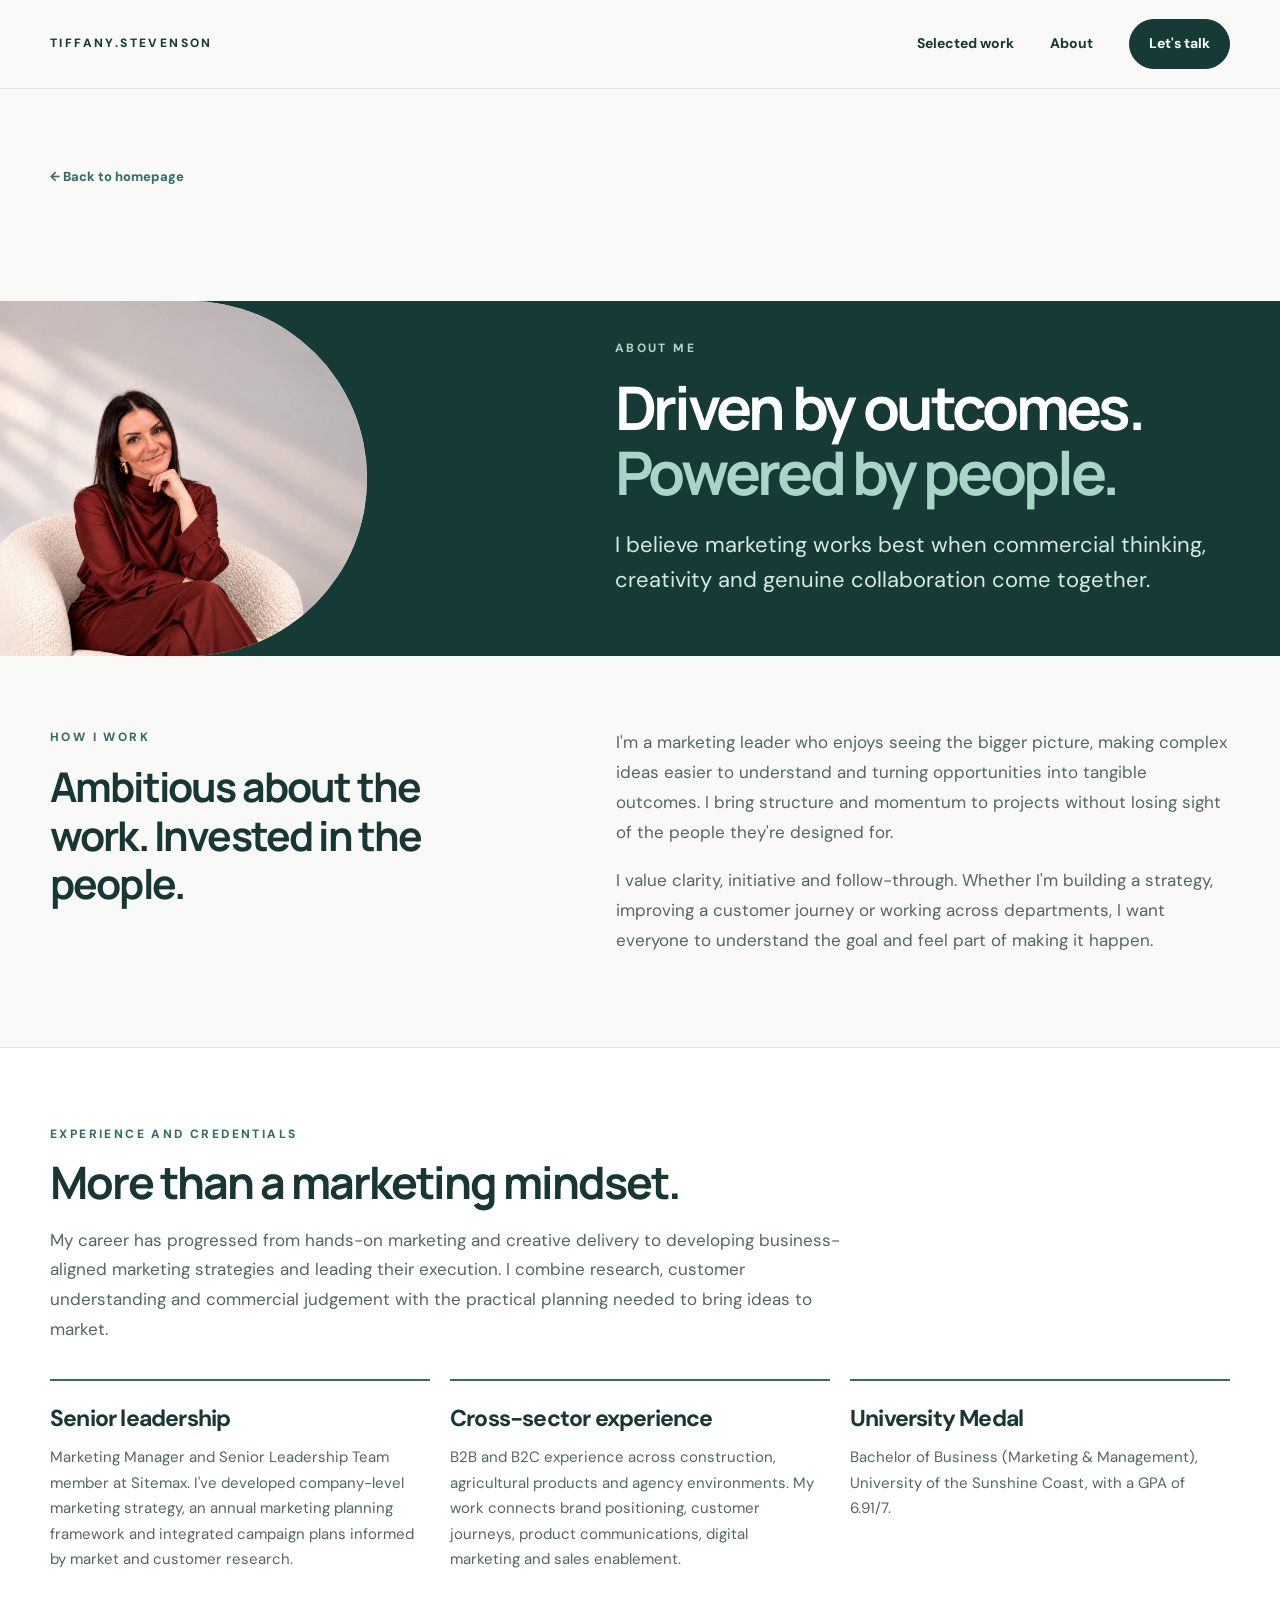
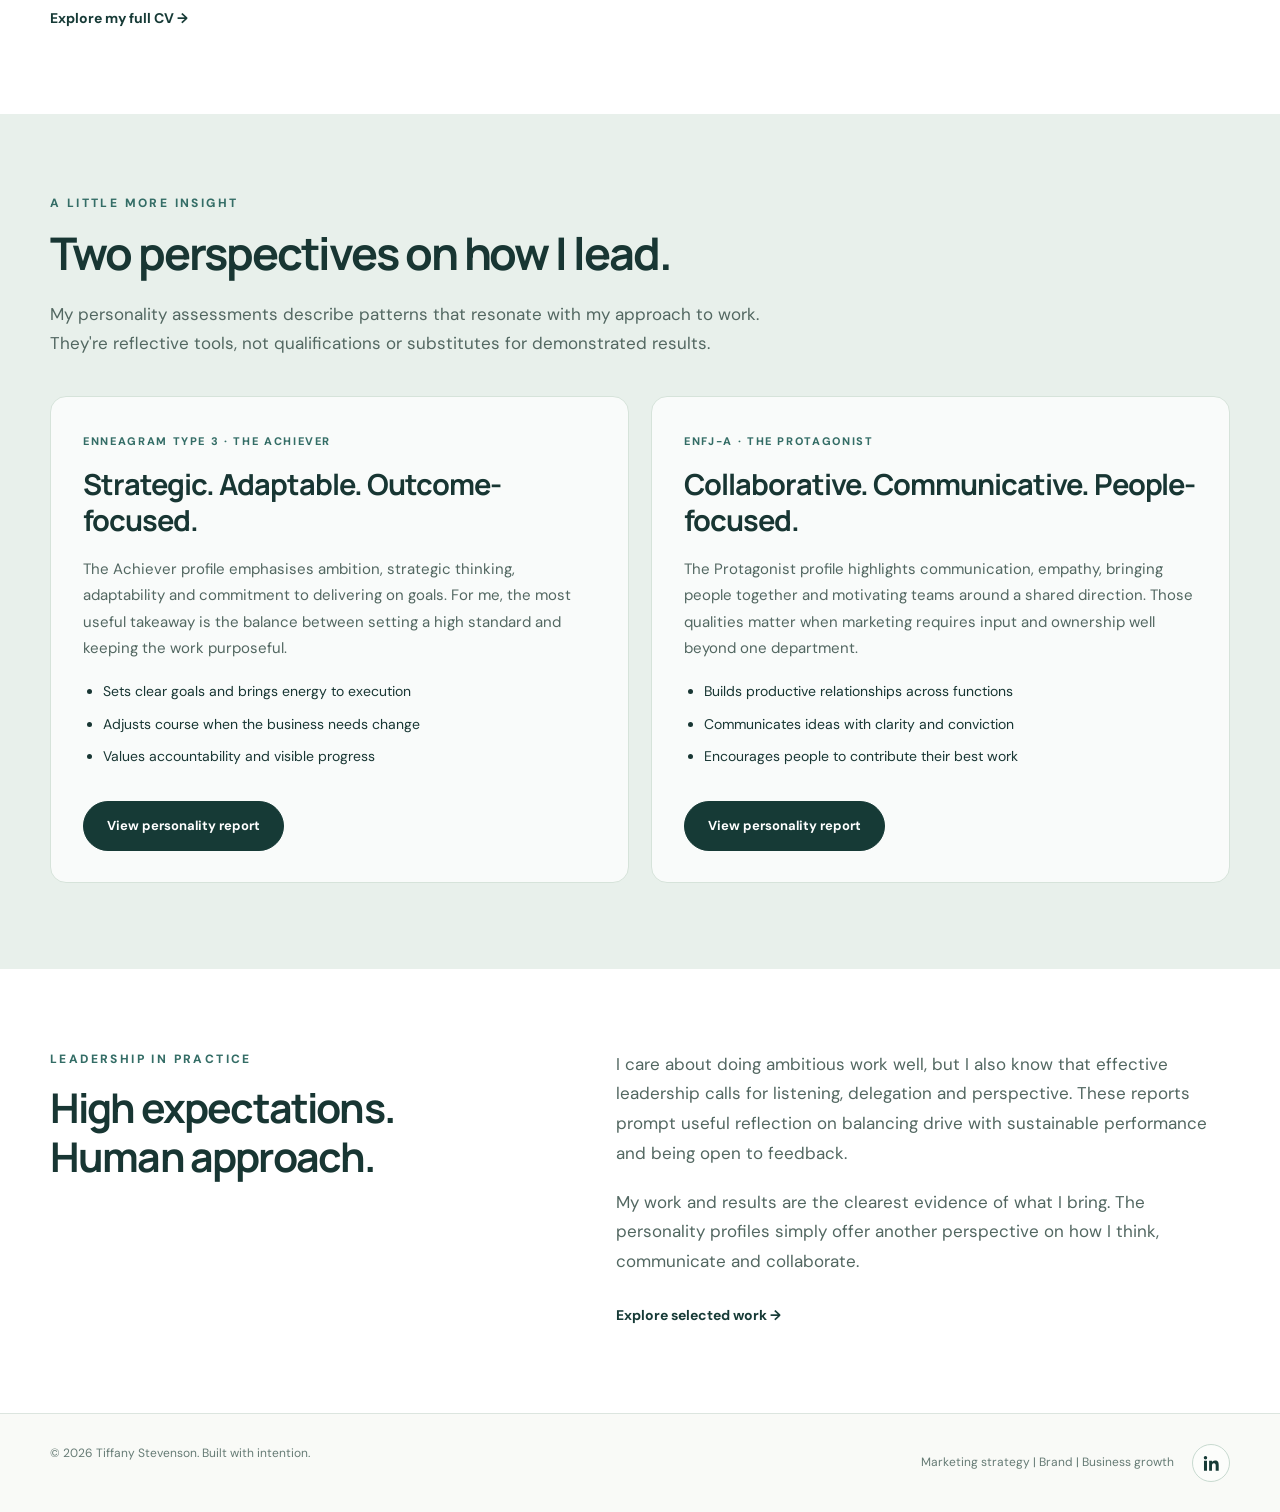
==== commit 1cfbbdc3: "Apply balanced spacing to About page" ====
--- a/about.html
+++ b/about.html
@@ -1 +1 @@
-<!DOCTYPE html><html lang="en-AU"><head><meta charset="UTF-8"><meta name="viewport" content="width=device-width,initial-scale=1"><meta name="theme-color" content="#f9faf7"><meta name="description" content="About Tiffany Stevenson: marketing leadership, strategic thinking, communication and people-centred leadership."><title>About me | Tiffany Stevenson</title><link rel="stylesheet" href="styles.css?v=about-back-gap-20261010"></head><body><a class="skip" href="#main">Skip to content</a><header class="topbar"><nav class="nav wrap" aria-label="Main navigation"><a class="brand" href="index.html" aria-label="Tiffany Stevenson home">TIFFANY<span>.</span>STEVENSON</a><button class="mobile-toggle" aria-label="Toggle menu" aria-expanded="false" aria-controls="navlinks">☰</button><div class="links" id="navlinks"><a href="index.html#work">Selected work</a><a href="about.html">About</a><a class="navcta" href="contact.html">Let's talk</a></div></nav></header><main id="main"><article class="interior about-profile-page"><div class="wrap about-back-wrap"><a class="back" href="index.html">← Back to homepage</a></div><section class="about-hero-band"><div class="wrap"><div class="about-hero"><div class="about-portrait"><img src="assets/TiffanyMStevensonPortrait.webp" alt="Portrait of Tiffany Stevenson in a burgundy outfit" loading="eager" decoding="async"></div><div class="about-hero-copy"><div class="eyebrow">About me</div><h1>Driven by outcomes.<br><em>Powered by people.</em></h1><p class="lead">I believe marketing works best when commercial thinking, creativity and genuine collaboration come together.</p></div></div></div></section><div class="wrap about-work-wrap"><div class="about-profile-intro"><div><div class="eyebrow">How I work</div><h2>Ambitious about the work. Invested in the people.</h2></div><div><p>I'm a marketing leader who enjoys seeing the bigger picture, making complex ideas easier to understand and turning opportunities into tangible outcomes. I bring structure and momentum to projects without losing sight of the people they're designed for.</p><p>I value clarity, initiative and follow-through. Whether I'm building a strategy, improving a customer journey or working across departments, I want everyone to understand the goal and feel part of making it happen.</p></div></div></div><section class="about-career-proof" aria-labelledby="career-proof-title"><div class="wrap"><div class="eyebrow">Experience and credentials</div><h2 id="career-proof-title">More than a marketing mindset.</h2><p class="about-career-intro">My career has progressed from hands-on marketing and creative delivery to developing business-aligned marketing strategies and leading their execution. I combine research, customer understanding and commercial judgement with the practical planning needed to bring ideas to market.</p><div class="about-career-grid"><div><strong>Senior leadership</strong><span>Marketing Manager and Senior Leadership Team member at Sitemax. I've developed company-level marketing strategy, an annual marketing planning framework and integrated campaign plans informed by market and customer research.</span></div><div><strong>Cross-sector experience</strong><span>B2B and B2C experience across construction, agricultural products and agency environments. My work connects brand positioning, customer journeys, product communications, digital marketing and sales enablement.</span></div><div><strong>University Medal</strong><span>Bachelor of Business (Marketing &amp; Management), University of the Sunshine Coast, with a GPA of 6.91/7.</span></div></div><a class="text-link" href="assets/Tiffany_Stevenson_CV.pdf" target="_blank" rel="noopener">Explore my full CV →</a></div></section><section class="about-traits"><div class="wrap"><div class="eyebrow">A little more insight</div><h2>Two perspectives on how I lead.</h2><p class="about-traits-intro">My personality assessments describe patterns that resonate with my approach to work. They're reflective tools, not qualifications or substitutes for demonstrated results.</p><div class="about-trait-grid"><div><span class="about-trait-type">Enneagram Type 3 · The Achiever</span><h3>Strategic. Adaptable. Outcome-focused.</h3><p>The Achiever profile emphasises ambition, strategic thinking, adaptability and commitment to delivering on goals. For me, the most useful takeaway is the balance between setting a high standard and keeping the work purposeful.</p><ul><li>Sets clear goals and brings energy to execution</li><li>Adjusts course when the business needs change</li><li>Values accountability and visible progress</li></ul><a class="btn btn-primary personality-report-button" href="assets/Achiever%20Personality%20Results.pdf" target="_blank" rel="noopener">View personality report</a></div><div><span class="about-trait-type">ENFJ-A · The Protagonist</span><h3>Collaborative. Communicative. People-focused.</h3><p>The Protagonist profile highlights communication, empathy, bringing people together and motivating teams around a shared direction. Those qualities matter when marketing requires input and ownership well beyond one department.</p><ul><li>Builds productive relationships across functions</li><li>Communicates ideas with clarity and conviction</li><li>Encourages people to contribute their best work</li></ul><a class="btn btn-primary personality-report-button" href="assets/ENFJ-A%20Protagonist%20Personality%20Results.pdf" target="_blank" rel="noopener">View personality report</a></div></div></div></section><section class="about-profile-more"><div class="wrap"><div class="about-profile-intro"><div><div class="eyebrow">Leadership in practice</div><h2>High expectations. Human approach.</h2></div><div><p>I care about doing ambitious work well, but I also know that effective leadership calls for listening, delegation and perspective. These reports prompt useful reflection on balancing drive with sustainable performance and being open to feedback.</p><p>My work and results are the clearest evidence of what I bring. The personality profiles simply offer another perspective on how I think, communicate and collaborate.</p><a class="text-link" href="index.html#work">Explore selected work →</a></div></div></div></section></article></main><footer class="footer"><div class="wrap"><span>© <span data-year>2026</span> Tiffany Stevenson. Built with intention.</span><div class="footer-right"><span>Marketing strategy | Brand | Business growth</span><a class="linkedin-link" href="https://www.linkedin.com/in/tiffanymstevenson/" target="_blank" rel="noopener noreferrer" aria-label="Tiffany Stevenson on LinkedIn" title="LinkedIn"><svg viewBox="0 0 24 24" width="19" height="19" fill="currentColor" aria-hidden="true" focusable="false"><path d="M2.5 8.5h3.8V21H2.5zM4.4 2.4a2.2 2.2 0 1 0 0 4.4 2.2 2.2 0 0 0 0-4.4zM9 8.5h3.6v1.7h.1c.5-1 1.8-2 3.7-2 4 0 4.7 2.6 4.7 6V21h-3.8v-6c0-1.5 0-3.4-2.2-3.4s-2.5 1.7-2.5 3.3V21H9z"/></svg></a></div></div></footer><script src="script.js" defer></script></body></html>+<!DOCTYPE html><html lang="en-AU"><head><meta charset="UTF-8"><meta name="viewport" content="width=device-width,initial-scale=1"><meta name="theme-color" content="#f9faf7"><meta name="description" content="About Tiffany Stevenson: marketing leadership, strategic thinking, communication and people-centred leadership."><title>About me | Tiffany Stevenson</title><link rel="stylesheet" href="styles.css?v=about-balanced-work-20261010"></head><body><a class="skip" href="#main">Skip to content</a><header class="topbar"><nav class="nav wrap" aria-label="Main navigation"><a class="brand" href="index.html" aria-label="Tiffany Stevenson home">TIFFANY<span>.</span>STEVENSON</a><button class="mobile-toggle" aria-label="Toggle menu" aria-expanded="false" aria-controls="navlinks">☰</button><div class="links" id="navlinks"><a href="index.html#work">Selected work</a><a href="about.html">About</a><a class="navcta" href="contact.html">Let's talk</a></div></nav></header><main id="main"><article class="interior about-profile-page"><div class="wrap about-back-wrap"><a class="back" href="index.html">← Back to homepage</a></div><section class="about-hero-band"><div class="wrap"><div class="about-hero"><div class="about-portrait"><img src="assets/TiffanyMStevensonPortrait.webp" alt="Portrait of Tiffany Stevenson in a burgundy outfit" loading="eager" decoding="async"></div><div class="about-hero-copy"><div class="eyebrow">About me</div><h1>Driven by outcomes.<br><em>Powered by people.</em></h1><p class="lead">I believe marketing works best when commercial thinking, creativity and genuine collaboration come together.</p></div></div></div></section><div class="wrap about-work-wrap"><div class="about-profile-intro"><div><div class="eyebrow">How I work</div><h2>Ambitious about the work. Invested in the people.</h2></div><div><p>I'm a marketing leader who enjoys seeing the bigger picture, making complex ideas easier to understand and turning opportunities into tangible outcomes. I bring structure and momentum to projects without losing sight of the people they're designed for.</p><p>I value clarity, initiative and follow-through. Whether I'm building a strategy, improving a customer journey or working across departments, I want everyone to understand the goal and feel part of making it happen.</p></div></div></div><section class="about-career-proof" aria-labelledby="career-proof-title"><div class="wrap"><div class="eyebrow">Experience and credentials</div><h2 id="career-proof-title">More than a marketing mindset.</h2><p class="about-career-intro">My career has progressed from hands-on marketing and creative delivery to developing business-aligned marketing strategies and leading their execution. I combine research, customer understanding and commercial judgement with the practical planning needed to bring ideas to market.</p><div class="about-career-grid"><div><strong>Senior leadership</strong><span>Marketing Manager and Senior Leadership Team member at Sitemax. I've developed company-level marketing strategy, an annual marketing planning framework and integrated campaign plans informed by market and customer research.</span></div><div><strong>Cross-sector experience</strong><span>B2B and B2C experience across construction, agricultural products and agency environments. My work connects brand positioning, customer journeys, product communications, digital marketing and sales enablement.</span></div><div><strong>University Medal</strong><span>Bachelor of Business (Marketing &amp; Management), University of the Sunshine Coast, with a GPA of 6.91/7.</span></div></div><a class="text-link" href="assets/Tiffany_Stevenson_CV.pdf" target="_blank" rel="noopener">Explore my full CV →</a></div></section><section class="about-traits"><div class="wrap"><div class="eyebrow">A little more insight</div><h2>Two perspectives on how I lead.</h2><p class="about-traits-intro">My personality assessments describe patterns that resonate with my approach to work. They're reflective tools, not qualifications or substitutes for demonstrated results.</p><div class="about-trait-grid"><div><span class="about-trait-type">Enneagram Type 3 · The Achiever</span><h3>Strategic. Adaptable. Outcome-focused.</h3><p>The Achiever profile emphasises ambition, strategic thinking, adaptability and commitment to delivering on goals. For me, the most useful takeaway is the balance between setting a high standard and keeping the work purposeful.</p><ul><li>Sets clear goals and brings energy to execution</li><li>Adjusts course when the business needs change</li><li>Values accountability and visible progress</li></ul><a class="btn btn-primary personality-report-button" href="assets/Achiever%20Personality%20Results.pdf" target="_blank" rel="noopener">View personality report</a></div><div><span class="about-trait-type">ENFJ-A · The Protagonist</span><h3>Collaborative. Communicative. People-focused.</h3><p>The Protagonist profile highlights communication, empathy, bringing people together and motivating teams around a shared direction. Those qualities matter when marketing requires input and ownership well beyond one department.</p><ul><li>Builds productive relationships across functions</li><li>Communicates ideas with clarity and conviction</li><li>Encourages people to contribute their best work</li></ul><a class="btn btn-primary personality-report-button" href="assets/ENFJ-A%20Protagonist%20Personality%20Results.pdf" target="_blank" rel="noopener">View personality report</a></div></div></div></section><section class="about-profile-more"><div class="wrap"><div class="about-profile-intro"><div><div class="eyebrow">Leadership in practice</div><h2>High expectations. Human approach.</h2></div><div><p>I care about doing ambitious work well, but I also know that effective leadership calls for listening, delegation and perspective. These reports prompt useful reflection on balancing drive with sustainable performance and being open to feedback.</p><p>My work and results are the clearest evidence of what I bring. The personality profiles simply offer another perspective on how I think, communicate and collaborate.</p><a class="text-link" href="index.html#work">Explore selected work →</a></div></div></div></section></article></main><footer class="footer"><div class="wrap"><span>© <span data-year>2026</span> Tiffany Stevenson. Built with intention.</span><div class="footer-right"><span>Marketing strategy | Brand | Business growth</span><a class="linkedin-link" href="https://www.linkedin.com/in/tiffanymstevenson/" target="_blank" rel="noopener noreferrer" aria-label="Tiffany Stevenson on LinkedIn" title="LinkedIn"><svg viewBox="0 0 24 24" width="19" height="19" fill="currentColor" aria-hidden="true" focusable="false"><path d="M2.5 8.5h3.8V21H2.5zM4.4 2.4a2.2 2.2 0 1 0 0 4.4 2.2 2.2 0 0 0 0-4.4zM9 8.5h3.6v1.7h.1c.5-1 1.8-2 3.7-2 4 0 4.7 2.6 4.7 6V21h-3.8v-6c0-1.5 0-3.4-2.2-3.4s-2.5 1.7-2.5 3.3V21H9z"/></svg></a></div></div></footer><script src="script.js" defer></script></body></html>
--- a/styles.css
+++ b/styles.css
@@ -465,3 +465,7 @@
 
 /* Keep the back link close to the About hero */
 .about-profile-page .about-back-wrap{padding-top:22px;padding-bottom:18px}
+
+/* Balance vertical space around How I Work */
+.about-profile-page .about-work-wrap{padding-bottom:72px}
+@media(max-width:700px){.about-profile-page .about-work-wrap{padding-bottom:54px}}
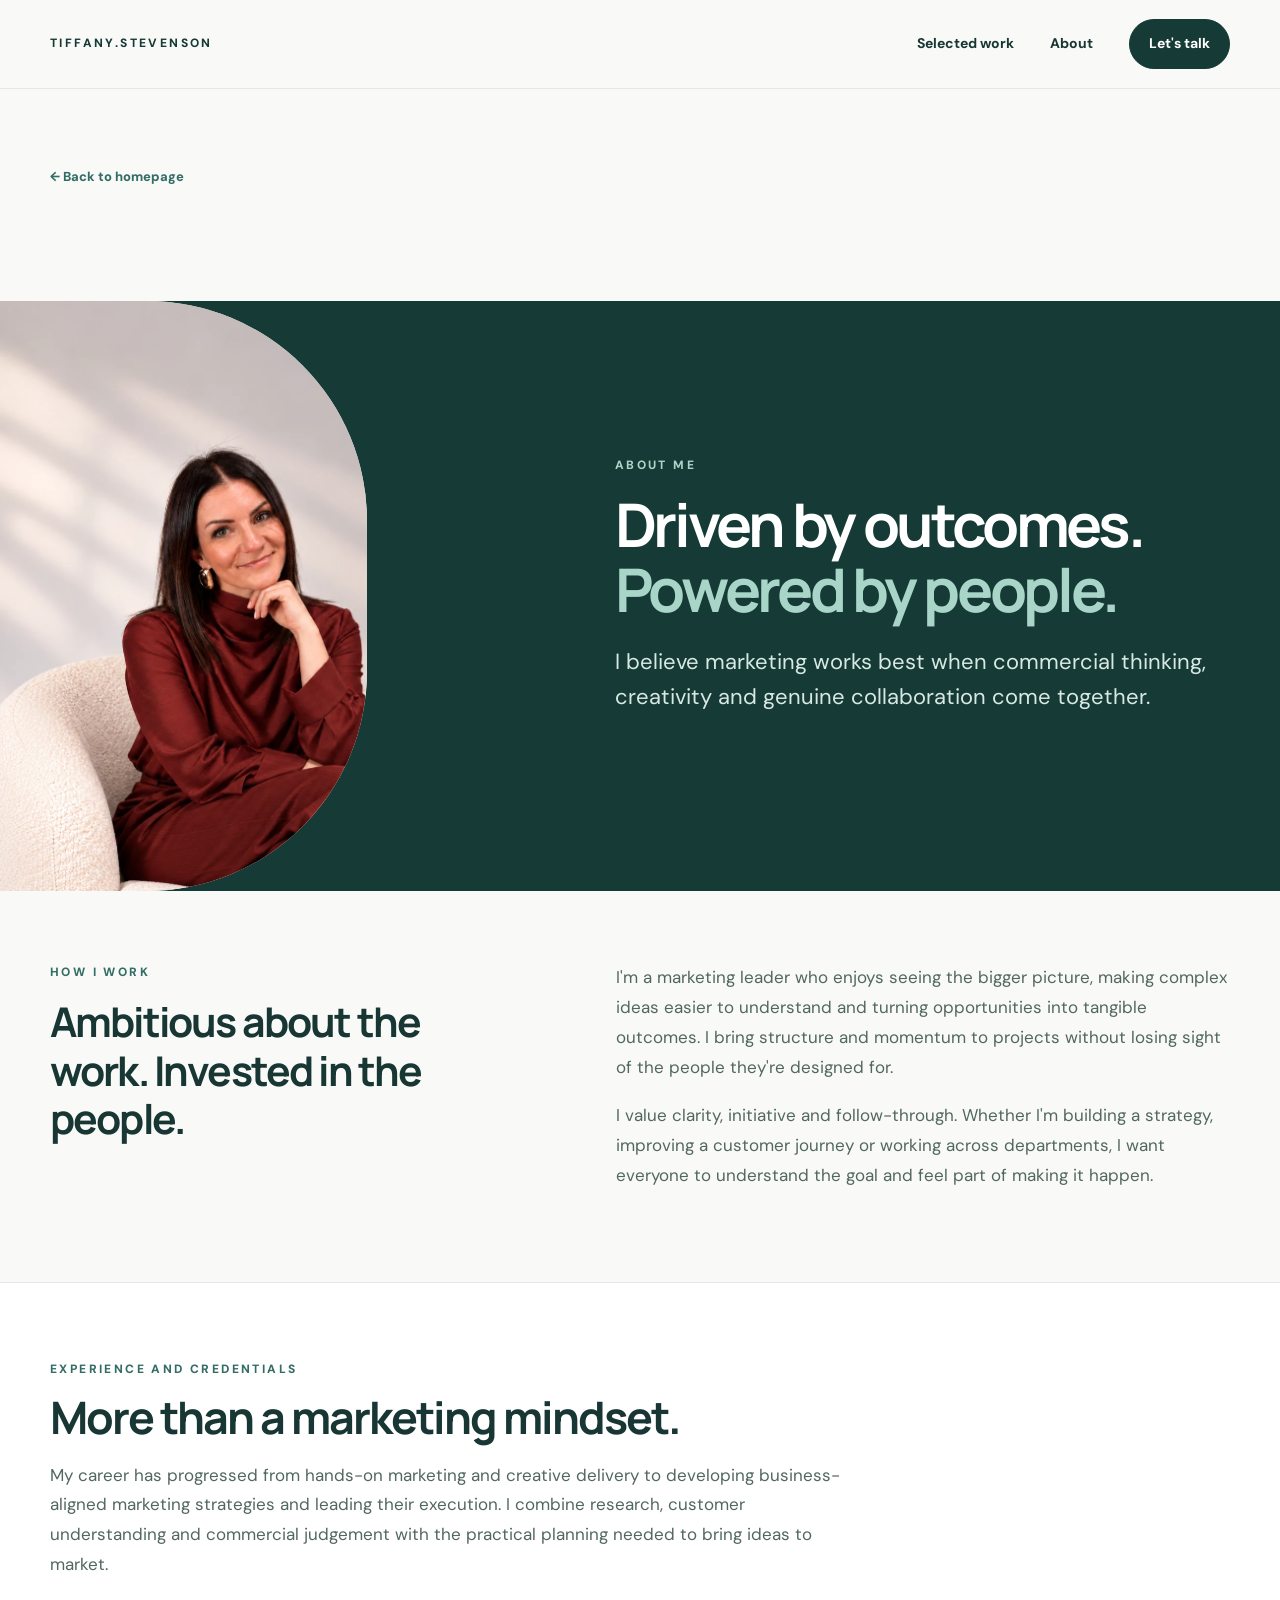
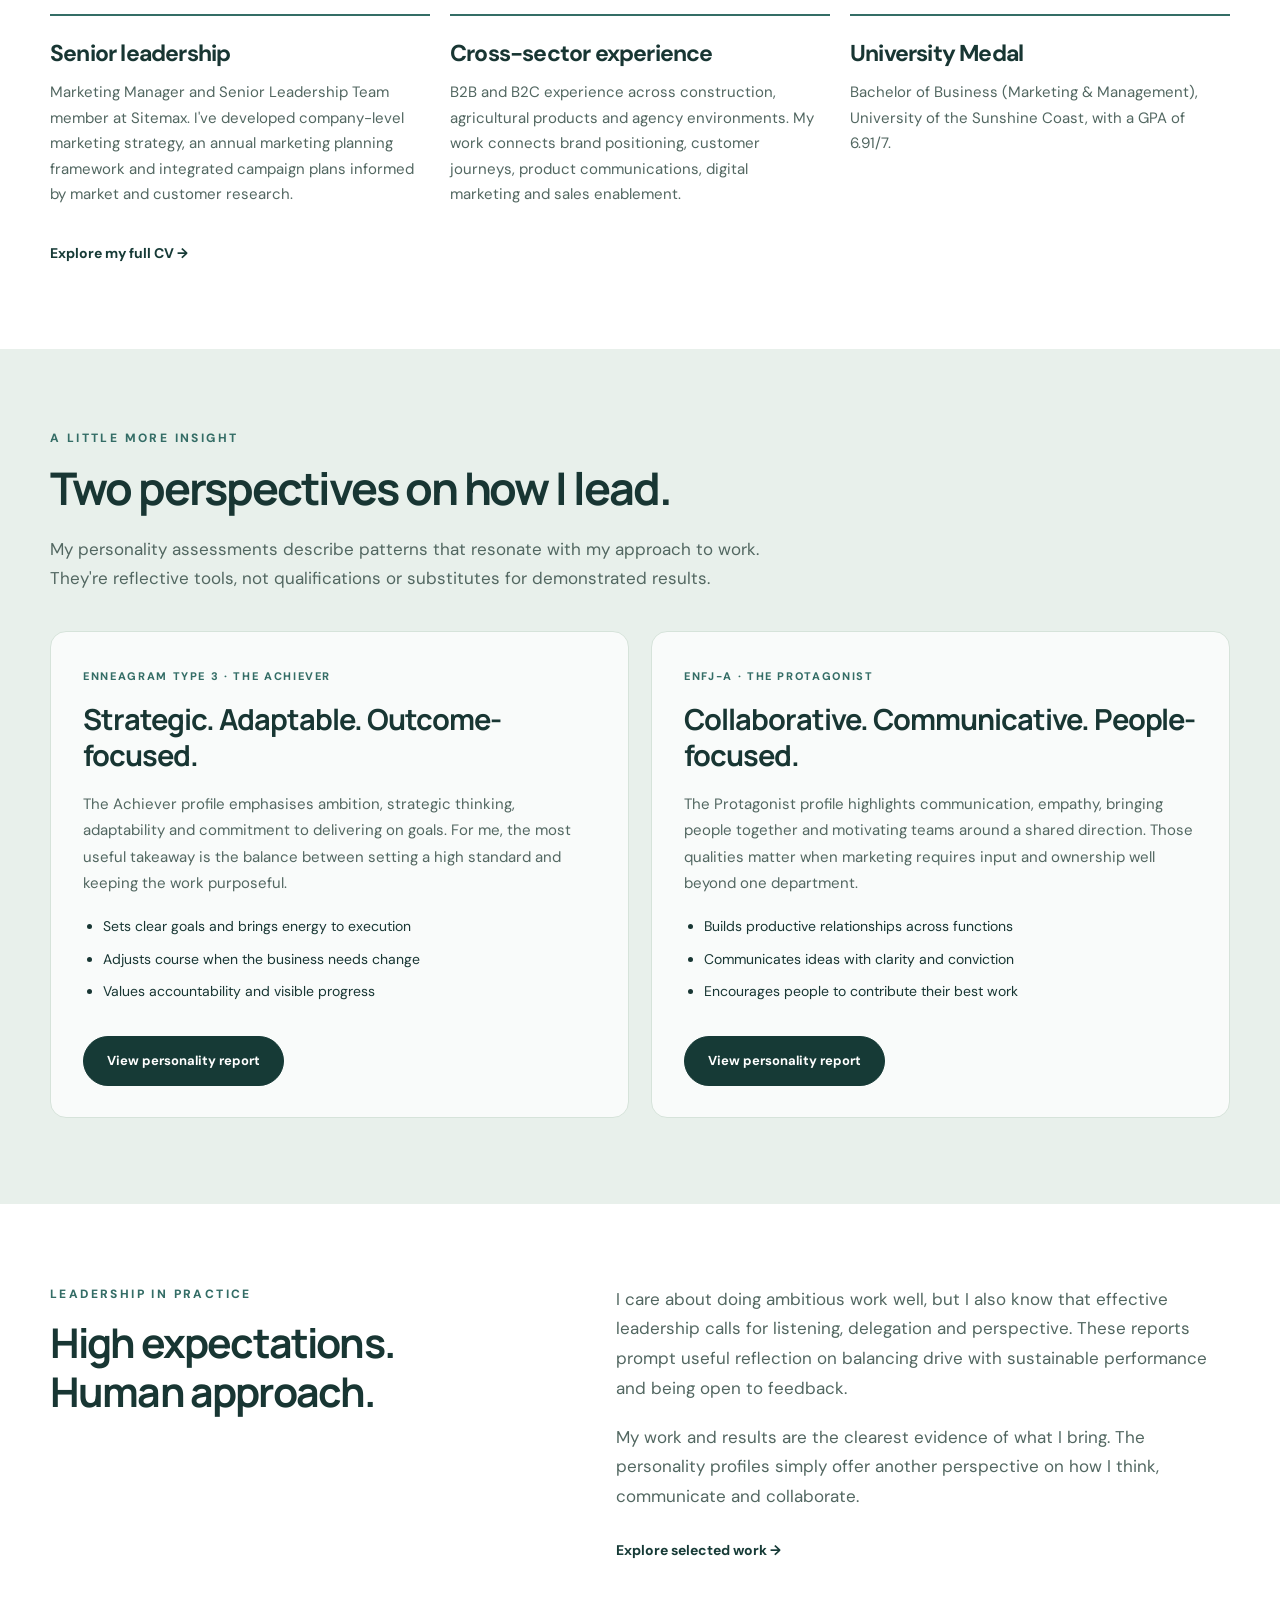
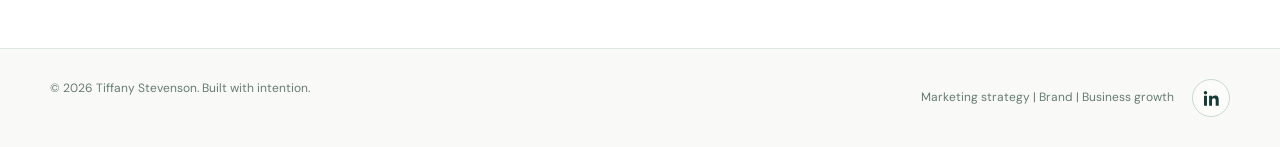
==== commit 7b3e9233: "Load taller About hero styles" ====
--- a/about.html
+++ b/about.html
@@ -1 +1 @@
-<!DOCTYPE html><html lang="en-AU"><head><meta charset="UTF-8"><meta name="viewport" content="width=device-width,initial-scale=1"><meta name="theme-color" content="#f9faf7"><meta name="description" content="About Tiffany Stevenson: marketing leadership, strategic thinking, communication and people-centred leadership."><title>About me | Tiffany Stevenson</title><link rel="stylesheet" href="styles.css?v=about-balanced-work-20261010"></head><body><a class="skip" href="#main">Skip to content</a><header class="topbar"><nav class="nav wrap" aria-label="Main navigation"><a class="brand" href="index.html" aria-label="Tiffany Stevenson home">TIFFANY<span>.</span>STEVENSON</a><button class="mobile-toggle" aria-label="Toggle menu" aria-expanded="false" aria-controls="navlinks">☰</button><div class="links" id="navlinks"><a href="index.html#work">Selected work</a><a href="about.html">About</a><a class="navcta" href="contact.html">Let's talk</a></div></nav></header><main id="main"><article class="interior about-profile-page"><div class="wrap about-back-wrap"><a class="back" href="index.html">← Back to homepage</a></div><section class="about-hero-band"><div class="wrap"><div class="about-hero"><div class="about-portrait"><img src="assets/TiffanyMStevensonPortrait.webp" alt="Portrait of Tiffany Stevenson in a burgundy outfit" loading="eager" decoding="async"></div><div class="about-hero-copy"><div class="eyebrow">About me</div><h1>Driven by outcomes.<br><em>Powered by people.</em></h1><p class="lead">I believe marketing works best when commercial thinking, creativity and genuine collaboration come together.</p></div></div></div></section><div class="wrap about-work-wrap"><div class="about-profile-intro"><div><div class="eyebrow">How I work</div><h2>Ambitious about the work. Invested in the people.</h2></div><div><p>I'm a marketing leader who enjoys seeing the bigger picture, making complex ideas easier to understand and turning opportunities into tangible outcomes. I bring structure and momentum to projects without losing sight of the people they're designed for.</p><p>I value clarity, initiative and follow-through. Whether I'm building a strategy, improving a customer journey or working across departments, I want everyone to understand the goal and feel part of making it happen.</p></div></div></div><section class="about-career-proof" aria-labelledby="career-proof-title"><div class="wrap"><div class="eyebrow">Experience and credentials</div><h2 id="career-proof-title">More than a marketing mindset.</h2><p class="about-career-intro">My career has progressed from hands-on marketing and creative delivery to developing business-aligned marketing strategies and leading their execution. I combine research, customer understanding and commercial judgement with the practical planning needed to bring ideas to market.</p><div class="about-career-grid"><div><strong>Senior leadership</strong><span>Marketing Manager and Senior Leadership Team member at Sitemax. I've developed company-level marketing strategy, an annual marketing planning framework and integrated campaign plans informed by market and customer research.</span></div><div><strong>Cross-sector experience</strong><span>B2B and B2C experience across construction, agricultural products and agency environments. My work connects brand positioning, customer journeys, product communications, digital marketing and sales enablement.</span></div><div><strong>University Medal</strong><span>Bachelor of Business (Marketing &amp; Management), University of the Sunshine Coast, with a GPA of 6.91/7.</span></div></div><a class="text-link" href="assets/Tiffany_Stevenson_CV.pdf" target="_blank" rel="noopener">Explore my full CV →</a></div></section><section class="about-traits"><div class="wrap"><div class="eyebrow">A little more insight</div><h2>Two perspectives on how I lead.</h2><p class="about-traits-intro">My personality assessments describe patterns that resonate with my approach to work. They're reflective tools, not qualifications or substitutes for demonstrated results.</p><div class="about-trait-grid"><div><span class="about-trait-type">Enneagram Type 3 · The Achiever</span><h3>Strategic. Adaptable. Outcome-focused.</h3><p>The Achiever profile emphasises ambition, strategic thinking, adaptability and commitment to delivering on goals. For me, the most useful takeaway is the balance between setting a high standard and keeping the work purposeful.</p><ul><li>Sets clear goals and brings energy to execution</li><li>Adjusts course when the business needs change</li><li>Values accountability and visible progress</li></ul><a class="btn btn-primary personality-report-button" href="assets/Achiever%20Personality%20Results.pdf" target="_blank" rel="noopener">View personality report</a></div><div><span class="about-trait-type">ENFJ-A · The Protagonist</span><h3>Collaborative. Communicative. People-focused.</h3><p>The Protagonist profile highlights communication, empathy, bringing people together and motivating teams around a shared direction. Those qualities matter when marketing requires input and ownership well beyond one department.</p><ul><li>Builds productive relationships across functions</li><li>Communicates ideas with clarity and conviction</li><li>Encourages people to contribute their best work</li></ul><a class="btn btn-primary personality-report-button" href="assets/ENFJ-A%20Protagonist%20Personality%20Results.pdf" target="_blank" rel="noopener">View personality report</a></div></div></div></section><section class="about-profile-more"><div class="wrap"><div class="about-profile-intro"><div><div class="eyebrow">Leadership in practice</div><h2>High expectations. Human approach.</h2></div><div><p>I care about doing ambitious work well, but I also know that effective leadership calls for listening, delegation and perspective. These reports prompt useful reflection on balancing drive with sustainable performance and being open to feedback.</p><p>My work and results are the clearest evidence of what I bring. The personality profiles simply offer another perspective on how I think, communicate and collaborate.</p><a class="text-link" href="index.html#work">Explore selected work →</a></div></div></div></section></article></main><footer class="footer"><div class="wrap"><span>© <span data-year>2026</span> Tiffany Stevenson. Built with intention.</span><div class="footer-right"><span>Marketing strategy | Brand | Business growth</span><a class="linkedin-link" href="https://www.linkedin.com/in/tiffanymstevenson/" target="_blank" rel="noopener noreferrer" aria-label="Tiffany Stevenson on LinkedIn" title="LinkedIn"><svg viewBox="0 0 24 24" width="19" height="19" fill="currentColor" aria-hidden="true" focusable="false"><path d="M2.5 8.5h3.8V21H2.5zM4.4 2.4a2.2 2.2 0 1 0 0 4.4 2.2 2.2 0 0 0 0-4.4zM9 8.5h3.6v1.7h.1c.5-1 1.8-2 3.7-2 4 0 4.7 2.6 4.7 6V21h-3.8v-6c0-1.5 0-3.4-2.2-3.4s-2.5 1.7-2.5 3.3V21H9z"/></svg></a></div></div></footer><script src="script.js" defer></script></body></html>+<!DOCTYPE html><html lang="en-AU"><head><meta charset="UTF-8"><meta name="viewport" content="width=device-width,initial-scale=1"><meta name="theme-color" content="#f9faf7"><meta name="description" content="About Tiffany Stevenson: marketing leadership, strategic thinking, communication and people-centred leadership."><title>About me | Tiffany Stevenson</title><link rel="stylesheet" href="styles.css?v=about-hero-taller-20261010"></head><body><a class="skip" href="#main">Skip to content</a><header class="topbar"><nav class="nav wrap" aria-label="Main navigation"><a class="brand" href="index.html" aria-label="Tiffany Stevenson home">TIFFANY<span>.</span>STEVENSON</a><button class="mobile-toggle" aria-label="Toggle menu" aria-expanded="false" aria-controls="navlinks">☰</button><div class="links" id="navlinks"><a href="index.html#work">Selected work</a><a href="about.html">About</a><a class="navcta" href="contact.html">Let's talk</a></div></nav></header><main id="main"><article class="interior about-profile-page"><div class="wrap about-back-wrap"><a class="back" href="index.html">← Back to homepage</a></div><section class="about-hero-band"><div class="wrap"><div class="about-hero"><div class="about-portrait"><img src="assets/TiffanyMStevensonPortrait.webp" alt="Portrait of Tiffany Stevenson in a burgundy outfit" loading="eager" decoding="async"></div><div class="about-hero-copy"><div class="eyebrow">About me</div><h1>Driven by outcomes.<br><em>Powered by people.</em></h1><p class="lead">I believe marketing works best when commercial thinking, creativity and genuine collaboration come together.</p></div></div></div></section><div class="wrap about-work-wrap"><div class="about-profile-intro"><div><div class="eyebrow">How I work</div><h2>Ambitious about the work. Invested in the people.</h2></div><div><p>I'm a marketing leader who enjoys seeing the bigger picture, making complex ideas easier to understand and turning opportunities into tangible outcomes. I bring structure and momentum to projects without losing sight of the people they're designed for.</p><p>I value clarity, initiative and follow-through. Whether I'm building a strategy, improving a customer journey or working across departments, I want everyone to understand the goal and feel part of making it happen.</p></div></div></div><section class="about-career-proof" aria-labelledby="career-proof-title"><div class="wrap"><div class="eyebrow">Experience and credentials</div><h2 id="career-proof-title">More than a marketing mindset.</h2><p class="about-career-intro">My career has progressed from hands-on marketing and creative delivery to developing business-aligned marketing strategies and leading their execution. I combine research, customer understanding and commercial judgement with the practical planning needed to bring ideas to market.</p><div class="about-career-grid"><div><strong>Senior leadership</strong><span>Marketing Manager and Senior Leadership Team member at Sitemax. I've developed company-level marketing strategy, an annual marketing planning framework and integrated campaign plans informed by market and customer research.</span></div><div><strong>Cross-sector experience</strong><span>B2B and B2C experience across construction, agricultural products and agency environments. My work connects brand positioning, customer journeys, product communications, digital marketing and sales enablement.</span></div><div><strong>University Medal</strong><span>Bachelor of Business (Marketing &amp; Management), University of the Sunshine Coast, with a GPA of 6.91/7.</span></div></div><a class="text-link" href="assets/Tiffany_Stevenson_CV.pdf" target="_blank" rel="noopener">Explore my full CV →</a></div></section><section class="about-traits"><div class="wrap"><div class="eyebrow">A little more insight</div><h2>Two perspectives on how I lead.</h2><p class="about-traits-intro">My personality assessments describe patterns that resonate with my approach to work. They're reflective tools, not qualifications or substitutes for demonstrated results.</p><div class="about-trait-grid"><div><span class="about-trait-type">Enneagram Type 3 · The Achiever</span><h3>Strategic. Adaptable. Outcome-focused.</h3><p>The Achiever profile emphasises ambition, strategic thinking, adaptability and commitment to delivering on goals. For me, the most useful takeaway is the balance between setting a high standard and keeping the work purposeful.</p><ul><li>Sets clear goals and brings energy to execution</li><li>Adjusts course when the business needs change</li><li>Values accountability and visible progress</li></ul><a class="btn btn-primary personality-report-button" href="assets/Achiever%20Personality%20Results.pdf" target="_blank" rel="noopener">View personality report</a></div><div><span class="about-trait-type">ENFJ-A · The Protagonist</span><h3>Collaborative. Communicative. People-focused.</h3><p>The Protagonist profile highlights communication, empathy, bringing people together and motivating teams around a shared direction. Those qualities matter when marketing requires input and ownership well beyond one department.</p><ul><li>Builds productive relationships across functions</li><li>Communicates ideas with clarity and conviction</li><li>Encourages people to contribute their best work</li></ul><a class="btn btn-primary personality-report-button" href="assets/ENFJ-A%20Protagonist%20Personality%20Results.pdf" target="_blank" rel="noopener">View personality report</a></div></div></div></section><section class="about-profile-more"><div class="wrap"><div class="about-profile-intro"><div><div class="eyebrow">Leadership in practice</div><h2>High expectations. Human approach.</h2></div><div><p>I care about doing ambitious work well, but I also know that effective leadership calls for listening, delegation and perspective. These reports prompt useful reflection on balancing drive with sustainable performance and being open to feedback.</p><p>My work and results are the clearest evidence of what I bring. The personality profiles simply offer another perspective on how I think, communicate and collaborate.</p><a class="text-link" href="index.html#work">Explore selected work →</a></div></div></div></section></article></main><footer class="footer"><div class="wrap"><span>© <span data-year>2026</span> Tiffany Stevenson. Built with intention.</span><div class="footer-right"><span>Marketing strategy | Brand | Business growth</span><a class="linkedin-link" href="https://www.linkedin.com/in/tiffanymstevenson/" target="_blank" rel="noopener noreferrer" aria-label="Tiffany Stevenson on LinkedIn" title="LinkedIn"><svg viewBox="0 0 24 24" width="19" height="19" fill="currentColor" aria-hidden="true" focusable="false"><path d="M2.5 8.5h3.8V21H2.5zM4.4 2.4a2.2 2.2 0 1 0 0 4.4 2.2 2.2 0 0 0 0-4.4zM9 8.5h3.6v1.7h.1c.5-1 1.8-2 3.7-2 4 0 4.7 2.6 4.7 6V21h-3.8v-6c0-1.5 0-3.4-2.2-3.4s-2.5 1.7-2.5 3.3V21H9z"/></svg></a></div></div></footer><script src="script.js" defer></script></body></html>
--- a/styles.css
+++ b/styles.css
@@ -469,3 +469,15 @@
 /* Balance vertical space around How I Work */
 .about-profile-page .about-work-wrap{padding-bottom:72px}
 @media(max-width:700px){.about-profile-page .about-work-wrap{padding-bottom:54px}}
+
+/* Taller About hero, with the existing portrait filling the full section height */
+@media(min-width:901px){
+  .about-profile-page .about-hero-band .about-hero{min-height:590px}
+  .about-profile-page .about-hero-band .about-portrait{height:590px}
+  .about-profile-page .about-hero-band .about-portrait img{height:100%;min-height:0;aspect-ratio:auto;object-fit:cover;object-position:left bottom}
+}
+@media(min-width:651px) and (max-width:900px){
+  .about-profile-page .about-hero-band .about-hero{min-height:490px}
+  .about-profile-page .about-hero-band .about-portrait{height:490px}
+  .about-profile-page .about-hero-band .about-portrait img{height:100%;min-height:0;aspect-ratio:auto;object-fit:cover;object-position:left bottom}
+}
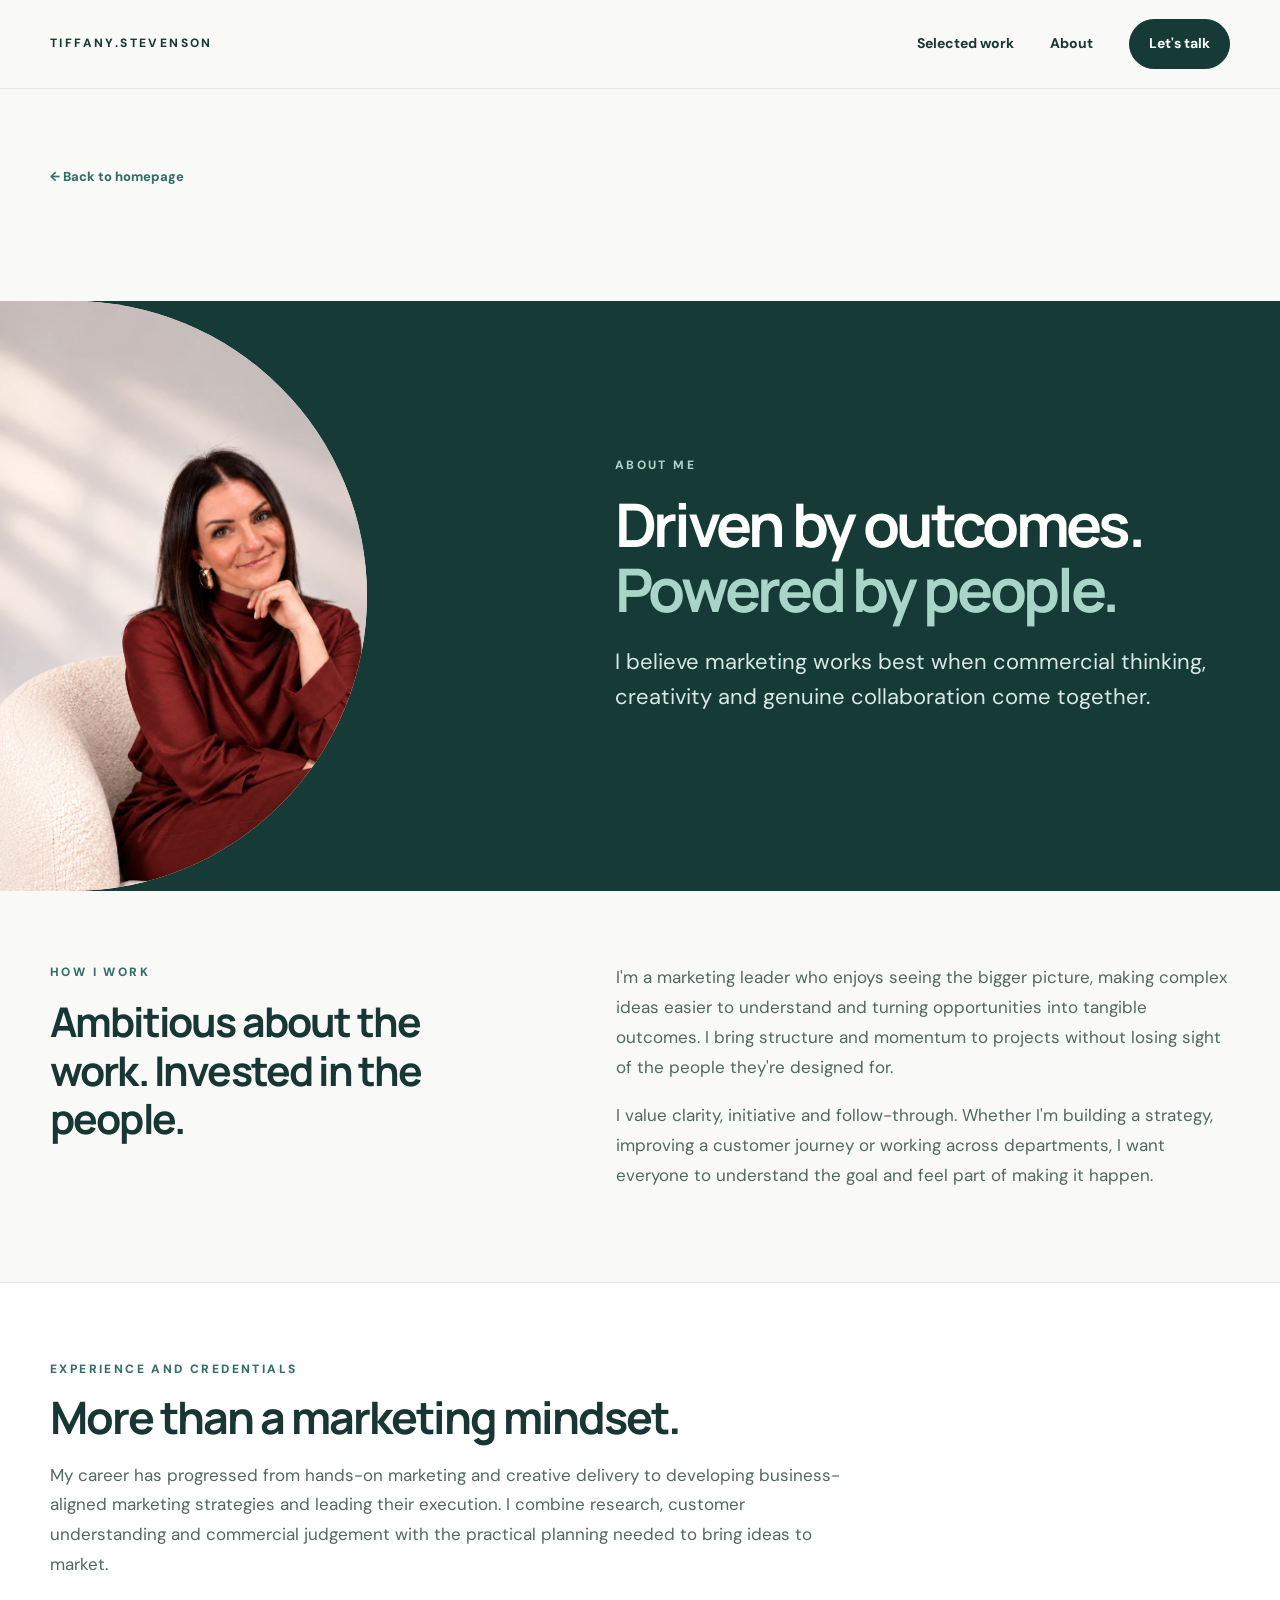
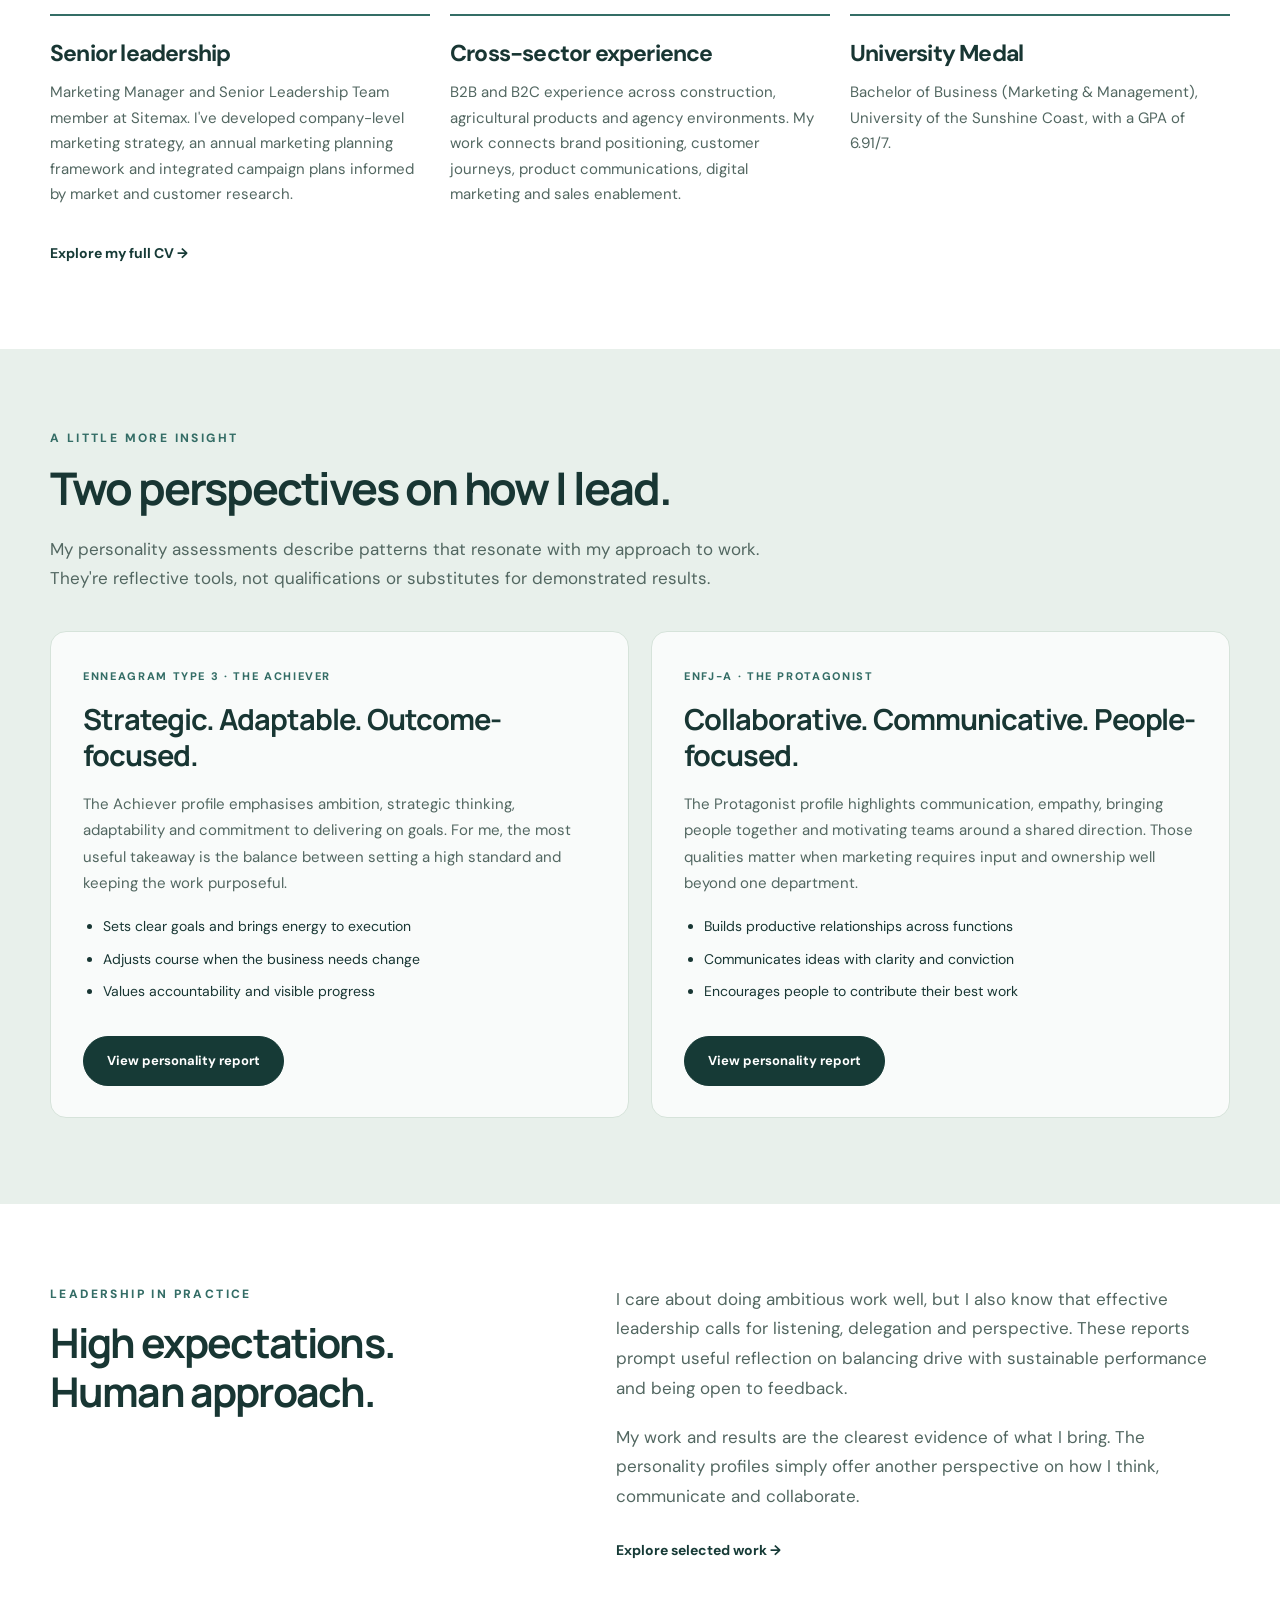
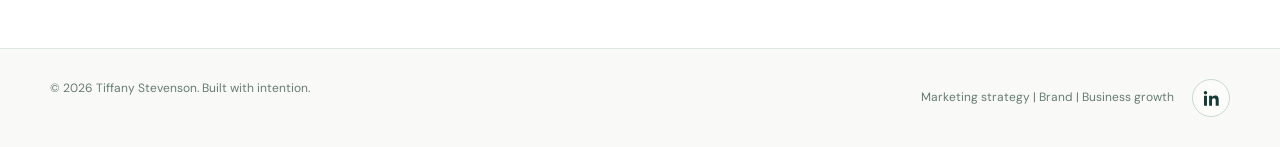
==== commit 24e68b2d: "Load continuous rounded arch styling" ====
--- a/about.html
+++ b/about.html
@@ -1 +1 @@
-<!DOCTYPE html><html lang="en-AU"><head><meta charset="UTF-8"><meta name="viewport" content="width=device-width,initial-scale=1"><meta name="theme-color" content="#f9faf7"><meta name="description" content="About Tiffany Stevenson: marketing leadership, strategic thinking, communication and people-centred leadership."><title>About me | Tiffany Stevenson</title><link rel="stylesheet" href="styles.css?v=about-hero-taller-20261010"></head><body><a class="skip" href="#main">Skip to content</a><header class="topbar"><nav class="nav wrap" aria-label="Main navigation"><a class="brand" href="index.html" aria-label="Tiffany Stevenson home">TIFFANY<span>.</span>STEVENSON</a><button class="mobile-toggle" aria-label="Toggle menu" aria-expanded="false" aria-controls="navlinks">☰</button><div class="links" id="navlinks"><a href="index.html#work">Selected work</a><a href="about.html">About</a><a class="navcta" href="contact.html">Let's talk</a></div></nav></header><main id="main"><article class="interior about-profile-page"><div class="wrap about-back-wrap"><a class="back" href="index.html">← Back to homepage</a></div><section class="about-hero-band"><div class="wrap"><div class="about-hero"><div class="about-portrait"><img src="assets/TiffanyMStevensonPortrait.webp" alt="Portrait of Tiffany Stevenson in a burgundy outfit" loading="eager" decoding="async"></div><div class="about-hero-copy"><div class="eyebrow">About me</div><h1>Driven by outcomes.<br><em>Powered by people.</em></h1><p class="lead">I believe marketing works best when commercial thinking, creativity and genuine collaboration come together.</p></div></div></div></section><div class="wrap about-work-wrap"><div class="about-profile-intro"><div><div class="eyebrow">How I work</div><h2>Ambitious about the work. Invested in the people.</h2></div><div><p>I'm a marketing leader who enjoys seeing the bigger picture, making complex ideas easier to understand and turning opportunities into tangible outcomes. I bring structure and momentum to projects without losing sight of the people they're designed for.</p><p>I value clarity, initiative and follow-through. Whether I'm building a strategy, improving a customer journey or working across departments, I want everyone to understand the goal and feel part of making it happen.</p></div></div></div><section class="about-career-proof" aria-labelledby="career-proof-title"><div class="wrap"><div class="eyebrow">Experience and credentials</div><h2 id="career-proof-title">More than a marketing mindset.</h2><p class="about-career-intro">My career has progressed from hands-on marketing and creative delivery to developing business-aligned marketing strategies and leading their execution. I combine research, customer understanding and commercial judgement with the practical planning needed to bring ideas to market.</p><div class="about-career-grid"><div><strong>Senior leadership</strong><span>Marketing Manager and Senior Leadership Team member at Sitemax. I've developed company-level marketing strategy, an annual marketing planning framework and integrated campaign plans informed by market and customer research.</span></div><div><strong>Cross-sector experience</strong><span>B2B and B2C experience across construction, agricultural products and agency environments. My work connects brand positioning, customer journeys, product communications, digital marketing and sales enablement.</span></div><div><strong>University Medal</strong><span>Bachelor of Business (Marketing &amp; Management), University of the Sunshine Coast, with a GPA of 6.91/7.</span></div></div><a class="text-link" href="assets/Tiffany_Stevenson_CV.pdf" target="_blank" rel="noopener">Explore my full CV →</a></div></section><section class="about-traits"><div class="wrap"><div class="eyebrow">A little more insight</div><h2>Two perspectives on how I lead.</h2><p class="about-traits-intro">My personality assessments describe patterns that resonate with my approach to work. They're reflective tools, not qualifications or substitutes for demonstrated results.</p><div class="about-trait-grid"><div><span class="about-trait-type">Enneagram Type 3 · The Achiever</span><h3>Strategic. Adaptable. Outcome-focused.</h3><p>The Achiever profile emphasises ambition, strategic thinking, adaptability and commitment to delivering on goals. For me, the most useful takeaway is the balance between setting a high standard and keeping the work purposeful.</p><ul><li>Sets clear goals and brings energy to execution</li><li>Adjusts course when the business needs change</li><li>Values accountability and visible progress</li></ul><a class="btn btn-primary personality-report-button" href="assets/Achiever%20Personality%20Results.pdf" target="_blank" rel="noopener">View personality report</a></div><div><span class="about-trait-type">ENFJ-A · The Protagonist</span><h3>Collaborative. Communicative. People-focused.</h3><p>The Protagonist profile highlights communication, empathy, bringing people together and motivating teams around a shared direction. Those qualities matter when marketing requires input and ownership well beyond one department.</p><ul><li>Builds productive relationships across functions</li><li>Communicates ideas with clarity and conviction</li><li>Encourages people to contribute their best work</li></ul><a class="btn btn-primary personality-report-button" href="assets/ENFJ-A%20Protagonist%20Personality%20Results.pdf" target="_blank" rel="noopener">View personality report</a></div></div></div></section><section class="about-profile-more"><div class="wrap"><div class="about-profile-intro"><div><div class="eyebrow">Leadership in practice</div><h2>High expectations. Human approach.</h2></div><div><p>I care about doing ambitious work well, but I also know that effective leadership calls for listening, delegation and perspective. These reports prompt useful reflection on balancing drive with sustainable performance and being open to feedback.</p><p>My work and results are the clearest evidence of what I bring. The personality profiles simply offer another perspective on how I think, communicate and collaborate.</p><a class="text-link" href="index.html#work">Explore selected work →</a></div></div></div></section></article></main><footer class="footer"><div class="wrap"><span>© <span data-year>2026</span> Tiffany Stevenson. Built with intention.</span><div class="footer-right"><span>Marketing strategy | Brand | Business growth</span><a class="linkedin-link" href="https://www.linkedin.com/in/tiffanymstevenson/" target="_blank" rel="noopener noreferrer" aria-label="Tiffany Stevenson on LinkedIn" title="LinkedIn"><svg viewBox="0 0 24 24" width="19" height="19" fill="currentColor" aria-hidden="true" focusable="false"><path d="M2.5 8.5h3.8V21H2.5zM4.4 2.4a2.2 2.2 0 1 0 0 4.4 2.2 2.2 0 0 0 0-4.4zM9 8.5h3.6v1.7h.1c.5-1 1.8-2 3.7-2 4 0 4.7 2.6 4.7 6V21h-3.8v-6c0-1.5 0-3.4-2.2-3.4s-2.5 1.7-2.5 3.3V21H9z"/></svg></a></div></div></footer><script src="script.js" defer></script></body></html>+<!DOCTYPE html><html lang="en-AU"><head><meta charset="UTF-8"><meta name="viewport" content="width=device-width,initial-scale=1"><meta name="theme-color" content="#f9faf7"><meta name="description" content="About Tiffany Stevenson: marketing leadership, strategic thinking, communication and people-centred leadership."><title>About me | Tiffany Stevenson</title><link rel="stylesheet" href="styles.css?v=about-round-arch-20261010"></head><body><a class="skip" href="#main">Skip to content</a><header class="topbar"><nav class="nav wrap" aria-label="Main navigation"><a class="brand" href="index.html" aria-label="Tiffany Stevenson home">TIFFANY<span>.</span>STEVENSON</a><button class="mobile-toggle" aria-label="Toggle menu" aria-expanded="false" aria-controls="navlinks">☰</button><div class="links" id="navlinks"><a href="index.html#work">Selected work</a><a href="about.html">About</a><a class="navcta" href="contact.html">Let's talk</a></div></nav></header><main id="main"><article class="interior about-profile-page"><div class="wrap about-back-wrap"><a class="back" href="index.html">← Back to homepage</a></div><section class="about-hero-band"><div class="wrap"><div class="about-hero"><div class="about-portrait"><img src="assets/TiffanyMStevensonPortrait.webp" alt="Portrait of Tiffany Stevenson in a burgundy outfit" loading="eager" decoding="async"></div><div class="about-hero-copy"><div class="eyebrow">About me</div><h1>Driven by outcomes.<br><em>Powered by people.</em></h1><p class="lead">I believe marketing works best when commercial thinking, creativity and genuine collaboration come together.</p></div></div></div></section><div class="wrap about-work-wrap"><div class="about-profile-intro"><div><div class="eyebrow">How I work</div><h2>Ambitious about the work. Invested in the people.</h2></div><div><p>I'm a marketing leader who enjoys seeing the bigger picture, making complex ideas easier to understand and turning opportunities into tangible outcomes. I bring structure and momentum to projects without losing sight of the people they're designed for.</p><p>I value clarity, initiative and follow-through. Whether I'm building a strategy, improving a customer journey or working across departments, I want everyone to understand the goal and feel part of making it happen.</p></div></div></div><section class="about-career-proof" aria-labelledby="career-proof-title"><div class="wrap"><div class="eyebrow">Experience and credentials</div><h2 id="career-proof-title">More than a marketing mindset.</h2><p class="about-career-intro">My career has progressed from hands-on marketing and creative delivery to developing business-aligned marketing strategies and leading their execution. I combine research, customer understanding and commercial judgement with the practical planning needed to bring ideas to market.</p><div class="about-career-grid"><div><strong>Senior leadership</strong><span>Marketing Manager and Senior Leadership Team member at Sitemax. I've developed company-level marketing strategy, an annual marketing planning framework and integrated campaign plans informed by market and customer research.</span></div><div><strong>Cross-sector experience</strong><span>B2B and B2C experience across construction, agricultural products and agency environments. My work connects brand positioning, customer journeys, product communications, digital marketing and sales enablement.</span></div><div><strong>University Medal</strong><span>Bachelor of Business (Marketing &amp; Management), University of the Sunshine Coast, with a GPA of 6.91/7.</span></div></div><a class="text-link" href="assets/Tiffany_Stevenson_CV.pdf" target="_blank" rel="noopener">Explore my full CV →</a></div></section><section class="about-traits"><div class="wrap"><div class="eyebrow">A little more insight</div><h2>Two perspectives on how I lead.</h2><p class="about-traits-intro">My personality assessments describe patterns that resonate with my approach to work. They're reflective tools, not qualifications or substitutes for demonstrated results.</p><div class="about-trait-grid"><div><span class="about-trait-type">Enneagram Type 3 · The Achiever</span><h3>Strategic. Adaptable. Outcome-focused.</h3><p>The Achiever profile emphasises ambition, strategic thinking, adaptability and commitment to delivering on goals. For me, the most useful takeaway is the balance between setting a high standard and keeping the work purposeful.</p><ul><li>Sets clear goals and brings energy to execution</li><li>Adjusts course when the business needs change</li><li>Values accountability and visible progress</li></ul><a class="btn btn-primary personality-report-button" href="assets/Achiever%20Personality%20Results.pdf" target="_blank" rel="noopener">View personality report</a></div><div><span class="about-trait-type">ENFJ-A · The Protagonist</span><h3>Collaborative. Communicative. People-focused.</h3><p>The Protagonist profile highlights communication, empathy, bringing people together and motivating teams around a shared direction. Those qualities matter when marketing requires input and ownership well beyond one department.</p><ul><li>Builds productive relationships across functions</li><li>Communicates ideas with clarity and conviction</li><li>Encourages people to contribute their best work</li></ul><a class="btn btn-primary personality-report-button" href="assets/ENFJ-A%20Protagonist%20Personality%20Results.pdf" target="_blank" rel="noopener">View personality report</a></div></div></div></section><section class="about-profile-more"><div class="wrap"><div class="about-profile-intro"><div><div class="eyebrow">Leadership in practice</div><h2>High expectations. Human approach.</h2></div><div><p>I care about doing ambitious work well, but I also know that effective leadership calls for listening, delegation and perspective. These reports prompt useful reflection on balancing drive with sustainable performance and being open to feedback.</p><p>My work and results are the clearest evidence of what I bring. The personality profiles simply offer another perspective on how I think, communicate and collaborate.</p><a class="text-link" href="index.html#work">Explore selected work →</a></div></div></div></section></article></main><footer class="footer"><div class="wrap"><span>© <span data-year>2026</span> Tiffany Stevenson. Built with intention.</span><div class="footer-right"><span>Marketing strategy | Brand | Business growth</span><a class="linkedin-link" href="https://www.linkedin.com/in/tiffanymstevenson/" target="_blank" rel="noopener noreferrer" aria-label="Tiffany Stevenson on LinkedIn" title="LinkedIn"><svg viewBox="0 0 24 24" width="19" height="19" fill="currentColor" aria-hidden="true" focusable="false"><path d="M2.5 8.5h3.8V21H2.5zM4.4 2.4a2.2 2.2 0 1 0 0 4.4 2.2 2.2 0 0 0 0-4.4zM9 8.5h3.6v1.7h.1c.5-1 1.8-2 3.7-2 4 0 4.7 2.6 4.7 6V21h-3.8v-6c0-1.5 0-3.4-2.2-3.4s-2.5 1.7-2.5 3.3V21H9z"/></svg></a></div></div></footer><script src="script.js" defer></script></body></html>
--- a/styles.css
+++ b/styles.css
@@ -481,3 +481,8 @@
   .about-profile-page .about-hero-band .about-portrait{height:490px}
   .about-profile-page .about-hero-band .about-portrait img{height:100%;min-height:0;aspect-ratio:auto;object-fit:cover;object-position:left bottom}
 }
+
+/* Continuous half-oval edge: no vertical flat segment on the right */
+.about-profile-page .about-hero-band .about-portrait{overflow:hidden;border-radius:0 9999px 9999px 0}
+.about-profile-page .about-hero-band .about-portrait img{border-radius:0}
+@media(max-width:650px){.about-profile-page .about-hero-band .about-portrait{border-radius:0 9999px 9999px 0}}
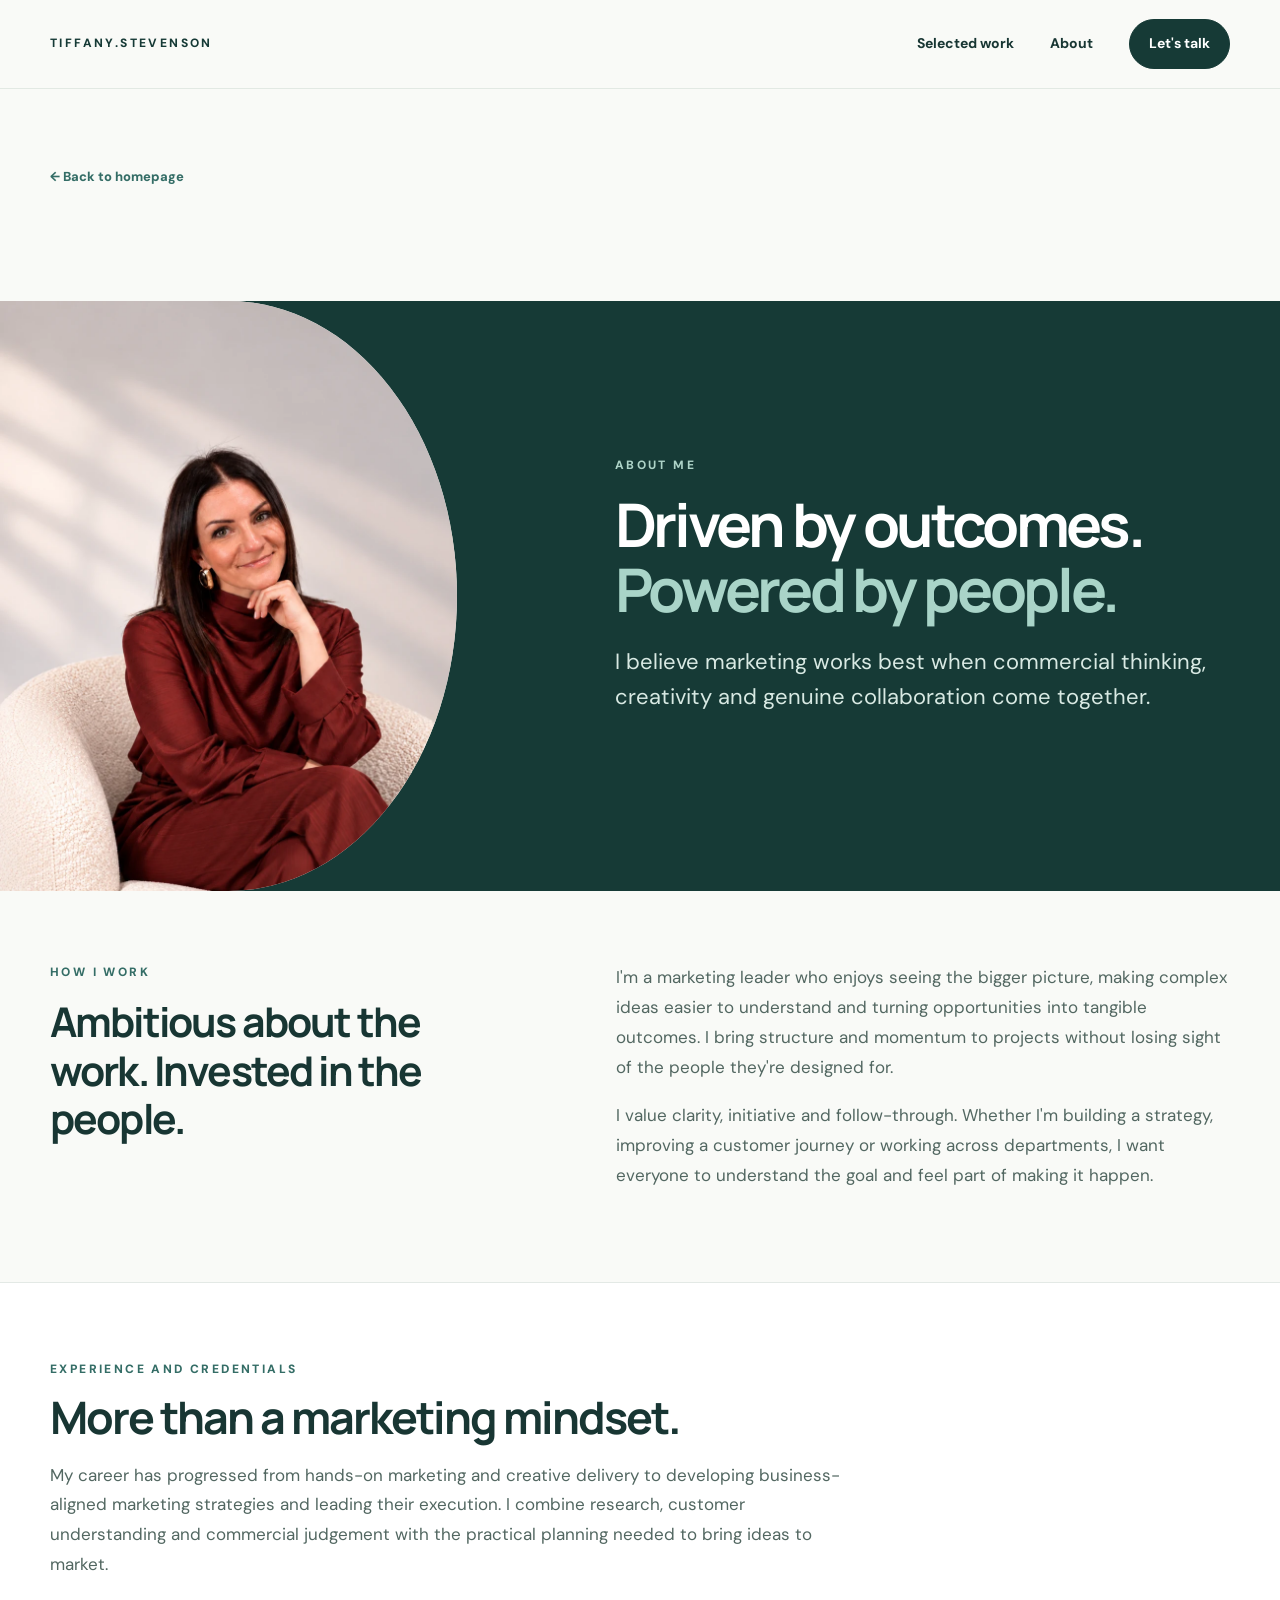
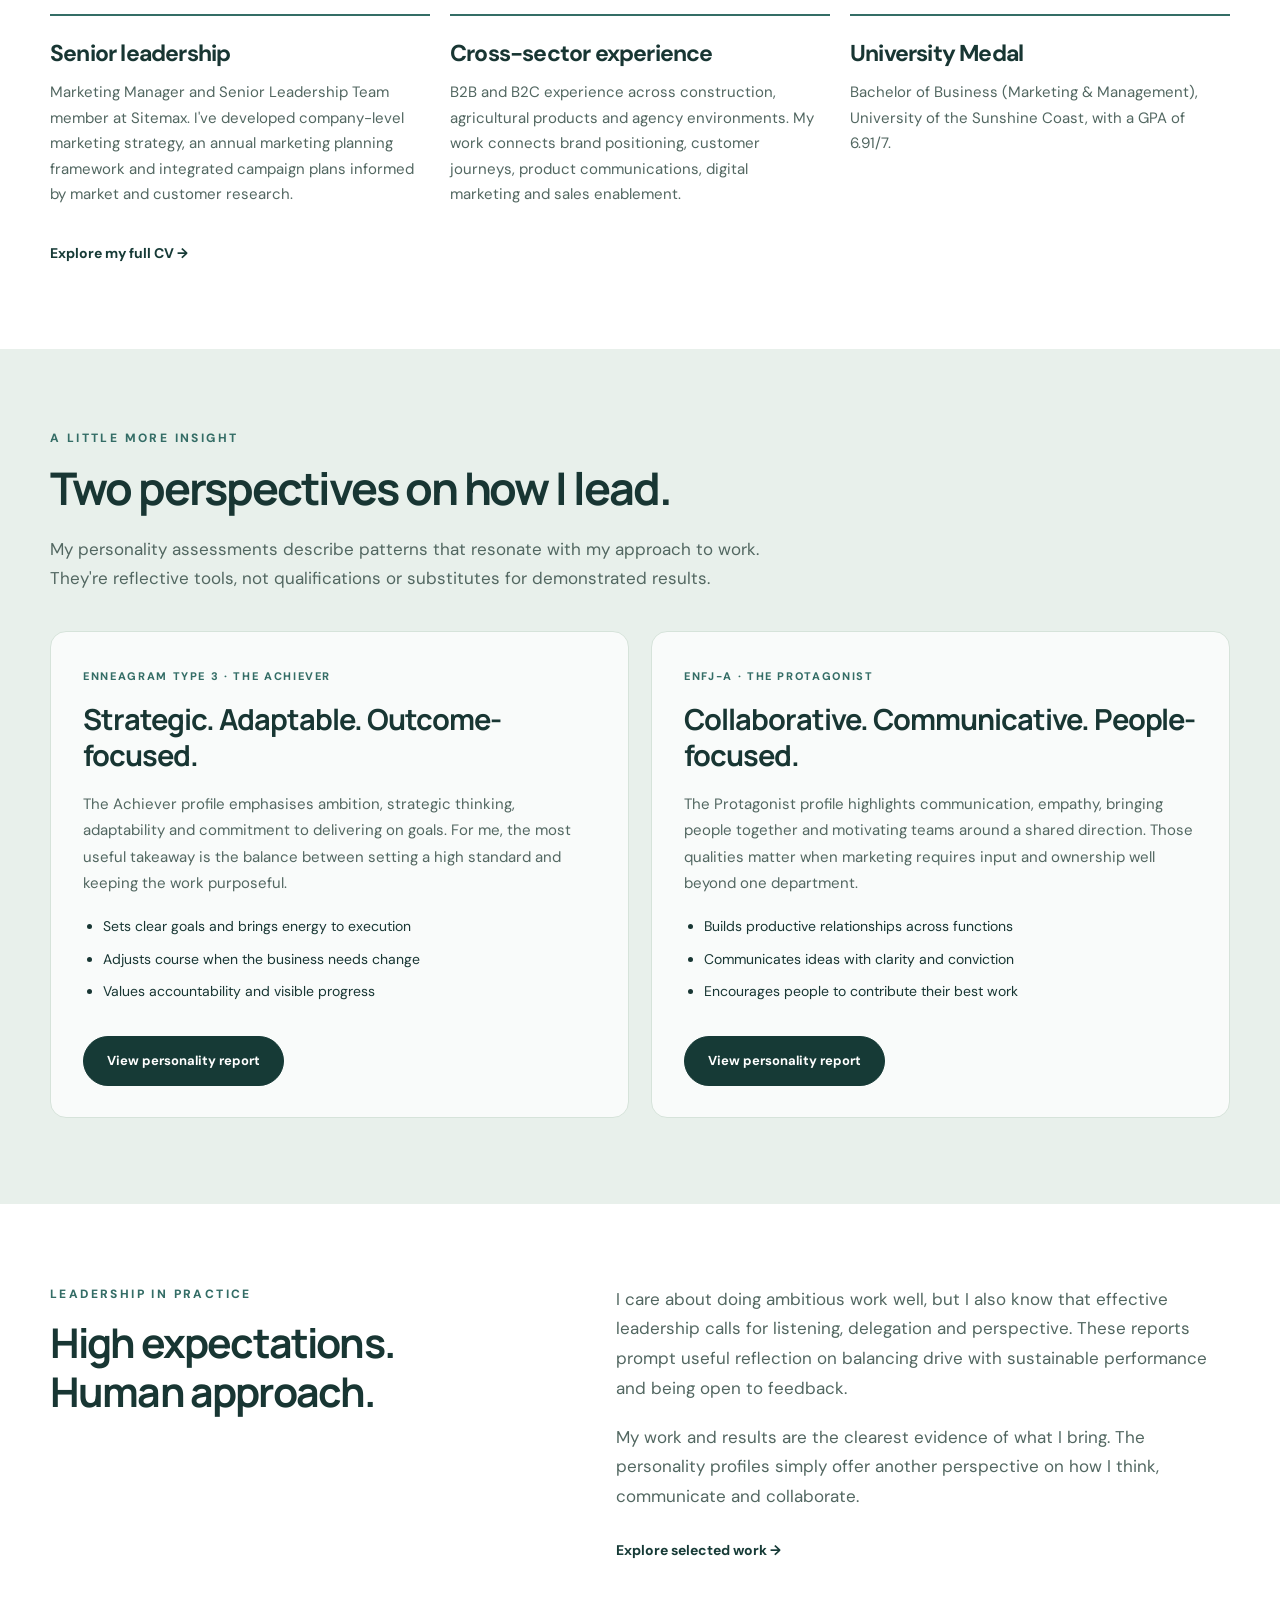
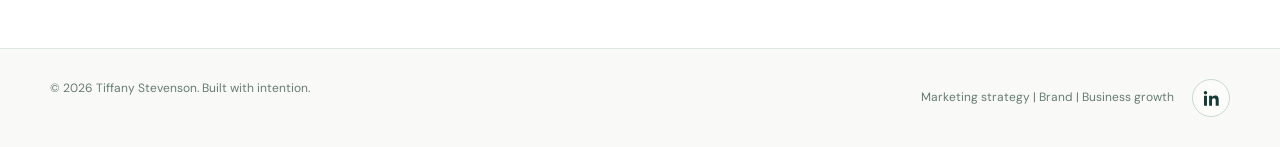
==== commit c52b9613: "Load wider About portrait arch styling" ====
--- a/about.html
+++ b/about.html
@@ -1 +1 @@
-<!DOCTYPE html><html lang="en-AU"><head><meta charset="UTF-8"><meta name="viewport" content="width=device-width,initial-scale=1"><meta name="theme-color" content="#f9faf7"><meta name="description" content="About Tiffany Stevenson: marketing leadership, strategic thinking, communication and people-centred leadership."><title>About me | Tiffany Stevenson</title><link rel="stylesheet" href="styles.css?v=about-round-arch-20261010"></head><body><a class="skip" href="#main">Skip to content</a><header class="topbar"><nav class="nav wrap" aria-label="Main navigation"><a class="brand" href="index.html" aria-label="Tiffany Stevenson home">TIFFANY<span>.</span>STEVENSON</a><button class="mobile-toggle" aria-label="Toggle menu" aria-expanded="false" aria-controls="navlinks">☰</button><div class="links" id="navlinks"><a href="index.html#work">Selected work</a><a href="about.html">About</a><a class="navcta" href="contact.html">Let's talk</a></div></nav></header><main id="main"><article class="interior about-profile-page"><div class="wrap about-back-wrap"><a class="back" href="index.html">← Back to homepage</a></div><section class="about-hero-band"><div class="wrap"><div class="about-hero"><div class="about-portrait"><img src="assets/TiffanyMStevensonPortrait.webp" alt="Portrait of Tiffany Stevenson in a burgundy outfit" loading="eager" decoding="async"></div><div class="about-hero-copy"><div class="eyebrow">About me</div><h1>Driven by outcomes.<br><em>Powered by people.</em></h1><p class="lead">I believe marketing works best when commercial thinking, creativity and genuine collaboration come together.</p></div></div></div></section><div class="wrap about-work-wrap"><div class="about-profile-intro"><div><div class="eyebrow">How I work</div><h2>Ambitious about the work. Invested in the people.</h2></div><div><p>I'm a marketing leader who enjoys seeing the bigger picture, making complex ideas easier to understand and turning opportunities into tangible outcomes. I bring structure and momentum to projects without losing sight of the people they're designed for.</p><p>I value clarity, initiative and follow-through. Whether I'm building a strategy, improving a customer journey or working across departments, I want everyone to understand the goal and feel part of making it happen.</p></div></div></div><section class="about-career-proof" aria-labelledby="career-proof-title"><div class="wrap"><div class="eyebrow">Experience and credentials</div><h2 id="career-proof-title">More than a marketing mindset.</h2><p class="about-career-intro">My career has progressed from hands-on marketing and creative delivery to developing business-aligned marketing strategies and leading their execution. I combine research, customer understanding and commercial judgement with the practical planning needed to bring ideas to market.</p><div class="about-career-grid"><div><strong>Senior leadership</strong><span>Marketing Manager and Senior Leadership Team member at Sitemax. I've developed company-level marketing strategy, an annual marketing planning framework and integrated campaign plans informed by market and customer research.</span></div><div><strong>Cross-sector experience</strong><span>B2B and B2C experience across construction, agricultural products and agency environments. My work connects brand positioning, customer journeys, product communications, digital marketing and sales enablement.</span></div><div><strong>University Medal</strong><span>Bachelor of Business (Marketing &amp; Management), University of the Sunshine Coast, with a GPA of 6.91/7.</span></div></div><a class="text-link" href="assets/Tiffany_Stevenson_CV.pdf" target="_blank" rel="noopener">Explore my full CV →</a></div></section><section class="about-traits"><div class="wrap"><div class="eyebrow">A little more insight</div><h2>Two perspectives on how I lead.</h2><p class="about-traits-intro">My personality assessments describe patterns that resonate with my approach to work. They're reflective tools, not qualifications or substitutes for demonstrated results.</p><div class="about-trait-grid"><div><span class="about-trait-type">Enneagram Type 3 · The Achiever</span><h3>Strategic. Adaptable. Outcome-focused.</h3><p>The Achiever profile emphasises ambition, strategic thinking, adaptability and commitment to delivering on goals. For me, the most useful takeaway is the balance between setting a high standard and keeping the work purposeful.</p><ul><li>Sets clear goals and brings energy to execution</li><li>Adjusts course when the business needs change</li><li>Values accountability and visible progress</li></ul><a class="btn btn-primary personality-report-button" href="assets/Achiever%20Personality%20Results.pdf" target="_blank" rel="noopener">View personality report</a></div><div><span class="about-trait-type">ENFJ-A · The Protagonist</span><h3>Collaborative. Communicative. People-focused.</h3><p>The Protagonist profile highlights communication, empathy, bringing people together and motivating teams around a shared direction. Those qualities matter when marketing requires input and ownership well beyond one department.</p><ul><li>Builds productive relationships across functions</li><li>Communicates ideas with clarity and conviction</li><li>Encourages people to contribute their best work</li></ul><a class="btn btn-primary personality-report-button" href="assets/ENFJ-A%20Protagonist%20Personality%20Results.pdf" target="_blank" rel="noopener">View personality report</a></div></div></div></section><section class="about-profile-more"><div class="wrap"><div class="about-profile-intro"><div><div class="eyebrow">Leadership in practice</div><h2>High expectations. Human approach.</h2></div><div><p>I care about doing ambitious work well, but I also know that effective leadership calls for listening, delegation and perspective. These reports prompt useful reflection on balancing drive with sustainable performance and being open to feedback.</p><p>My work and results are the clearest evidence of what I bring. The personality profiles simply offer another perspective on how I think, communicate and collaborate.</p><a class="text-link" href="index.html#work">Explore selected work →</a></div></div></div></section></article></main><footer class="footer"><div class="wrap"><span>© <span data-year>2026</span> Tiffany Stevenson. Built with intention.</span><div class="footer-right"><span>Marketing strategy | Brand | Business growth</span><a class="linkedin-link" href="https://www.linkedin.com/in/tiffanymstevenson/" target="_blank" rel="noopener noreferrer" aria-label="Tiffany Stevenson on LinkedIn" title="LinkedIn"><svg viewBox="0 0 24 24" width="19" height="19" fill="currentColor" aria-hidden="true" focusable="false"><path d="M2.5 8.5h3.8V21H2.5zM4.4 2.4a2.2 2.2 0 1 0 0 4.4 2.2 2.2 0 0 0 0-4.4zM9 8.5h3.6v1.7h.1c.5-1 1.8-2 3.7-2 4 0 4.7 2.6 4.7 6V21h-3.8v-6c0-1.5 0-3.4-2.2-3.4s-2.5 1.7-2.5 3.3V21H9z"/></svg></a></div></div></footer><script src="script.js" defer></script></body></html>+<!DOCTYPE html><html lang="en-AU"><head><meta charset="UTF-8"><meta name="viewport" content="width=device-width,initial-scale=1"><meta name="theme-color" content="#f9faf7"><meta name="description" content="About Tiffany Stevenson: marketing leadership, strategic thinking, communication and people-centred leadership."><title>About me | Tiffany Stevenson</title><link rel="stylesheet" href="styles.css?v=wide-half-oval-20261010"></head><body><a class="skip" href="#main">Skip to content</a><header class="topbar"><nav class="nav wrap" aria-label="Main navigation"><a class="brand" href="index.html" aria-label="Tiffany Stevenson home">TIFFANY<span>.</span>STEVENSON</a><button class="mobile-toggle" aria-label="Toggle menu" aria-expanded="false" aria-controls="navlinks">☰</button><div class="links" id="navlinks"><a href="index.html#work">Selected work</a><a href="about.html">About</a><a class="navcta" href="contact.html">Let's talk</a></div></nav></header><main id="main"><article class="interior about-profile-page"><div class="wrap about-back-wrap"><a class="back" href="index.html">← Back to homepage</a></div><section class="about-hero-band"><div class="wrap"><div class="about-hero"><div class="about-portrait"><img src="assets/TiffanyMStevensonPortrait.webp" alt="Portrait of Tiffany Stevenson in a burgundy outfit" loading="eager" decoding="async"></div><div class="about-hero-copy"><div class="eyebrow">About me</div><h1>Driven by outcomes.<br><em>Powered by people.</em></h1><p class="lead">I believe marketing works best when commercial thinking, creativity and genuine collaboration come together.</p></div></div></div></section><div class="wrap about-work-wrap"><div class="about-profile-intro"><div><div class="eyebrow">How I work</div><h2>Ambitious about the work. Invested in the people.</h2></div><div><p>I'm a marketing leader who enjoys seeing the bigger picture, making complex ideas easier to understand and turning opportunities into tangible outcomes. I bring structure and momentum to projects without losing sight of the people they're designed for.</p><p>I value clarity, initiative and follow-through. Whether I'm building a strategy, improving a customer journey or working across departments, I want everyone to understand the goal and feel part of making it happen.</p></div></div></div><section class="about-career-proof" aria-labelledby="career-proof-title"><div class="wrap"><div class="eyebrow">Experience and credentials</div><h2 id="career-proof-title">More than a marketing mindset.</h2><p class="about-career-intro">My career has progressed from hands-on marketing and creative delivery to developing business-aligned marketing strategies and leading their execution. I combine research, customer understanding and commercial judgement with the practical planning needed to bring ideas to market.</p><div class="about-career-grid"><div><strong>Senior leadership</strong><span>Marketing Manager and Senior Leadership Team member at Sitemax. I've developed company-level marketing strategy, an annual marketing planning framework and integrated campaign plans informed by market and customer research.</span></div><div><strong>Cross-sector experience</strong><span>B2B and B2C experience across construction, agricultural products and agency environments. My work connects brand positioning, customer journeys, product communications, digital marketing and sales enablement.</span></div><div><strong>University Medal</strong><span>Bachelor of Business (Marketing &amp; Management), University of the Sunshine Coast, with a GPA of 6.91/7.</span></div></div><a class="text-link" href="assets/Tiffany_Stevenson_CV.pdf" target="_blank" rel="noopener">Explore my full CV →</a></div></section><section class="about-traits"><div class="wrap"><div class="eyebrow">A little more insight</div><h2>Two perspectives on how I lead.</h2><p class="about-traits-intro">My personality assessments describe patterns that resonate with my approach to work. They're reflective tools, not qualifications or substitutes for demonstrated results.</p><div class="about-trait-grid"><div><span class="about-trait-type">Enneagram Type 3 · The Achiever</span><h3>Strategic. Adaptable. Outcome-focused.</h3><p>The Achiever profile emphasises ambition, strategic thinking, adaptability and commitment to delivering on goals. For me, the most useful takeaway is the balance between setting a high standard and keeping the work purposeful.</p><ul><li>Sets clear goals and brings energy to execution</li><li>Adjusts course when the business needs change</li><li>Values accountability and visible progress</li></ul><a class="btn btn-primary personality-report-button" href="assets/Achiever%20Personality%20Results.pdf" target="_blank" rel="noopener">View personality report</a></div><div><span class="about-trait-type">ENFJ-A · The Protagonist</span><h3>Collaborative. Communicative. People-focused.</h3><p>The Protagonist profile highlights communication, empathy, bringing people together and motivating teams around a shared direction. Those qualities matter when marketing requires input and ownership well beyond one department.</p><ul><li>Builds productive relationships across functions</li><li>Communicates ideas with clarity and conviction</li><li>Encourages people to contribute their best work</li></ul><a class="btn btn-primary personality-report-button" href="assets/ENFJ-A%20Protagonist%20Personality%20Results.pdf" target="_blank" rel="noopener">View personality report</a></div></div></div></section><section class="about-profile-more"><div class="wrap"><div class="about-profile-intro"><div><div class="eyebrow">Leadership in practice</div><h2>High expectations. Human approach.</h2></div><div><p>I care about doing ambitious work well, but I also know that effective leadership calls for listening, delegation and perspective. These reports prompt useful reflection on balancing drive with sustainable performance and being open to feedback.</p><p>My work and results are the clearest evidence of what I bring. The personality profiles simply offer another perspective on how I think, communicate and collaborate.</p><a class="text-link" href="index.html#work">Explore selected work →</a></div></div></div></section></article></main><footer class="footer"><div class="wrap"><span>© <span data-year>2026</span> Tiffany Stevenson. Built with intention.</span><div class="footer-right"><span>Marketing strategy | Brand | Business growth</span><a class="linkedin-link" href="https://www.linkedin.com/in/tiffanymstevenson/" target="_blank" rel="noopener noreferrer" aria-label="Tiffany Stevenson on LinkedIn" title="LinkedIn"><svg viewBox="0 0 24 24" width="19" height="19" fill="currentColor" aria-hidden="true" focusable="false"><path d="M2.5 8.5h3.8V21H2.5zM4.4 2.4a2.2 2.2 0 1 0 0 4.4 2.2 2.2 0 0 0 0-4.4zM9 8.5h3.6v1.7h.1c.5-1 1.8-2 3.7-2 4 0 4.7 2.6 4.7 6V21h-3.8v-6c0-1.5 0-3.4-2.2-3.4s-2.5 1.7-2.5 3.3V21H9z"/></svg></a></div></div></footer><script src="script.js" defer></script></body></html>
--- a/styles.css
+++ b/styles.css
@@ -486,3 +486,57 @@
 .about-profile-page .about-hero-band .about-portrait{overflow:hidden;border-radius:0 9999px 9999px 0}
 .about-profile-page .about-hero-band .about-portrait img{border-radius:0}
 @media(max-width:650px){.about-profile-page .about-hero-band .about-portrait{border-radius:0 9999px 9999px 0}}
+
+/* Tablet: give copy room and keep the portrait subject inside the arch */
+@media(min-width:651px) and (max-width:1100px){
+  .about-profile-page .about-hero-band .about-hero{
+    grid-template-columns:minmax(0,42%) minmax(0,58%);
+    column-gap:0;
+    min-height:520px;
+  }
+  .about-profile-page .about-hero-band .about-portrait{
+    height:520px;
+    width:calc(100% + max(40px,(100vw - 1180px)/2));
+    margin-left:calc(-1 * max(40px,(100vw - 1180px)/2));
+    border-radius:0 9999px 9999px 0;
+  }
+  .about-profile-page .about-hero-band .about-portrait img{
+    height:100%;min-height:0;aspect-ratio:auto;
+    object-fit:cover;object-position:43% bottom;
+  }
+  .about-profile-page .about-hero-band .about-hero-copy{
+    min-width:0;padding:32px 0 32px clamp(30px,5vw,64px);
+  }
+  .about-profile-page .about-hero-band .about-hero-copy h1{
+    font-size:clamp(33px,4.6vw,52px);line-height:1.13;
+  }
+  .about-profile-page .about-hero-band .about-hero-copy .lead{
+    font-size:clamp(17px,2.2vw,22px);line-height:1.6;
+  }
+}
+
+/* Widen the right-hand half-oval itself, keeping a full smooth curve */
+@media(min-width:1101px){
+  .about-profile-page .about-hero-band .about-portrait{
+    width:calc(100% + max(40px,(100vw - 1180px)/2) + 90px);
+    border-radius:0 50% 50% 0 / 0 50% 50% 0;
+  }
+}
+@media(min-width:651px) and (max-width:1100px){
+  .about-profile-page .about-hero-band .about-hero{
+    grid-template-columns:minmax(0,49%) minmax(0,51%);
+  }
+  .about-profile-page .about-hero-band .about-portrait{
+    width:calc(100% + max(40px,(100vw - 1180px)/2));
+    border-radius:0 50% 50% 0 / 0 50% 50% 0;
+  }
+  .about-profile-page .about-hero-band .about-hero-copy{
+    padding-left:clamp(28px,3vw,46px);
+  }
+}
+@media(max-width:650px){
+  .about-profile-page .about-hero-band .about-portrait{
+    width:calc(100% + 40px);
+    border-radius:0 50% 50% 0 / 0 50% 50% 0;
+  }
+}
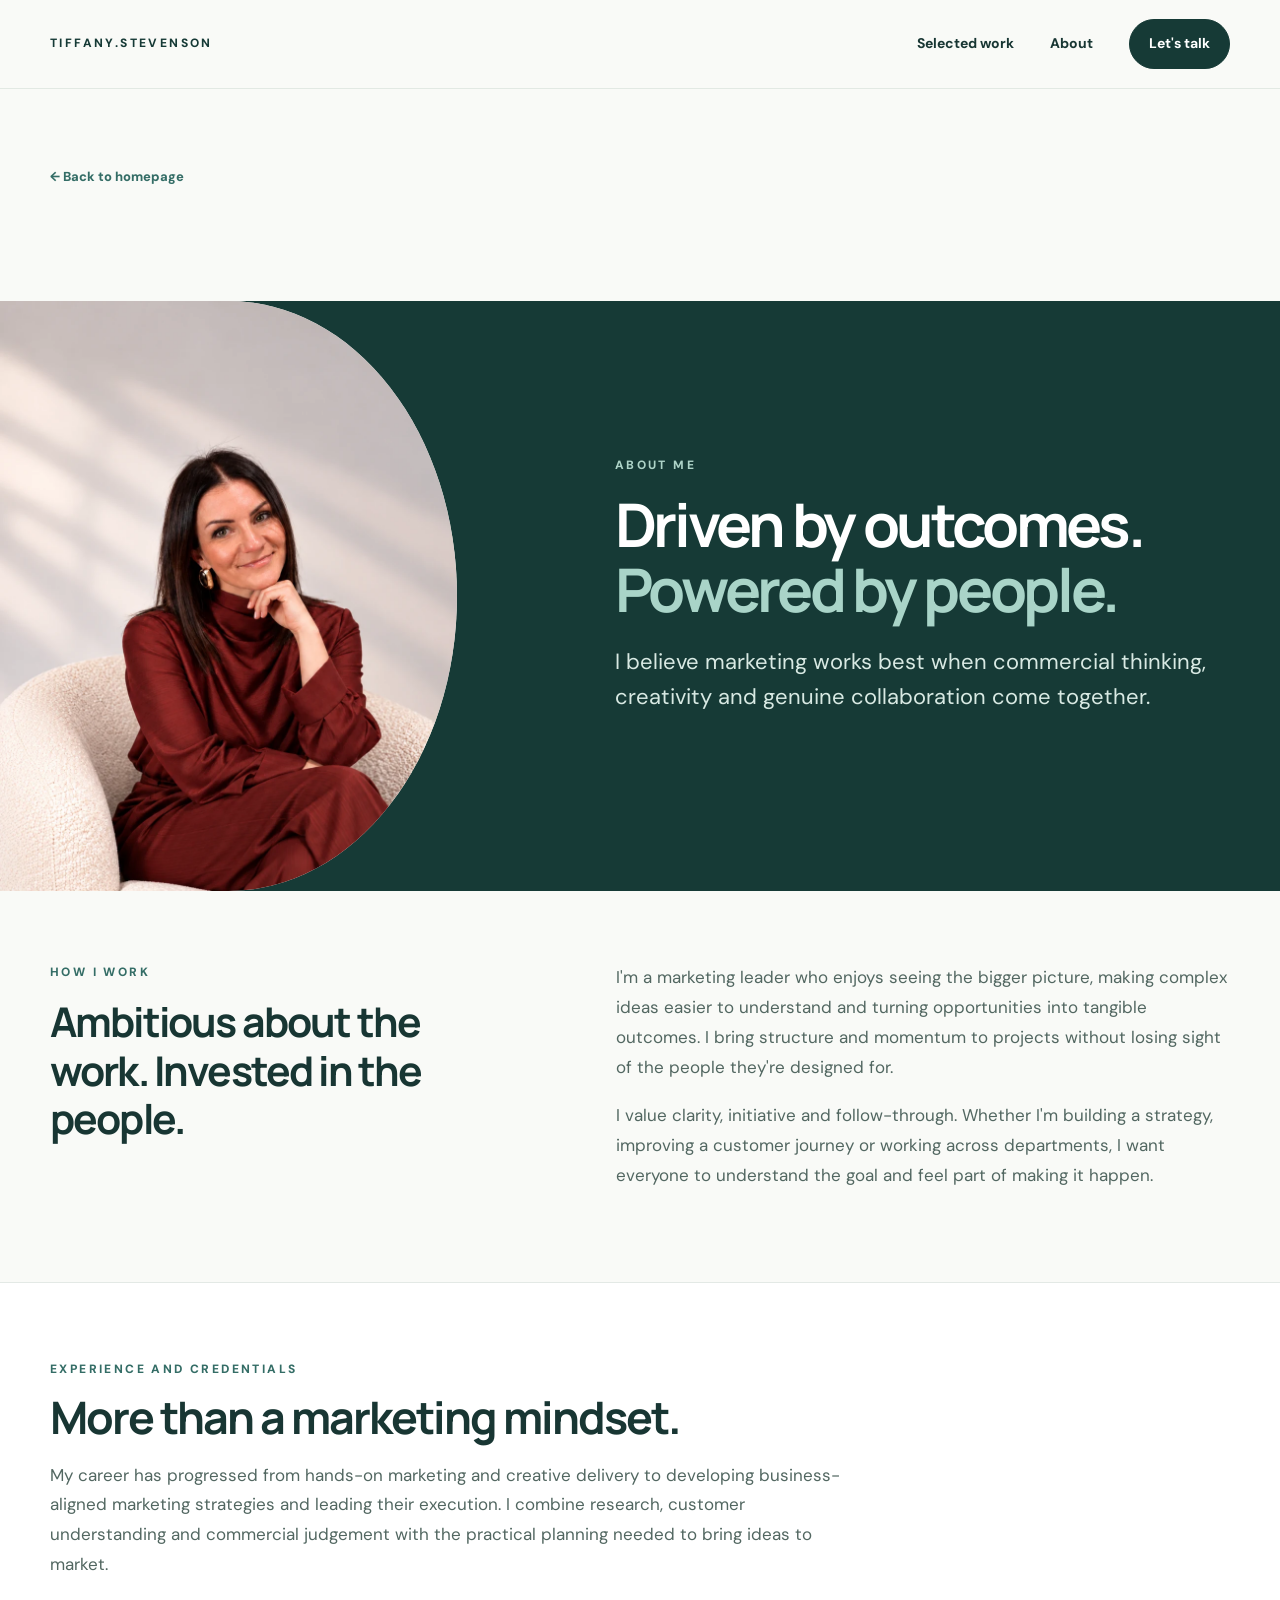
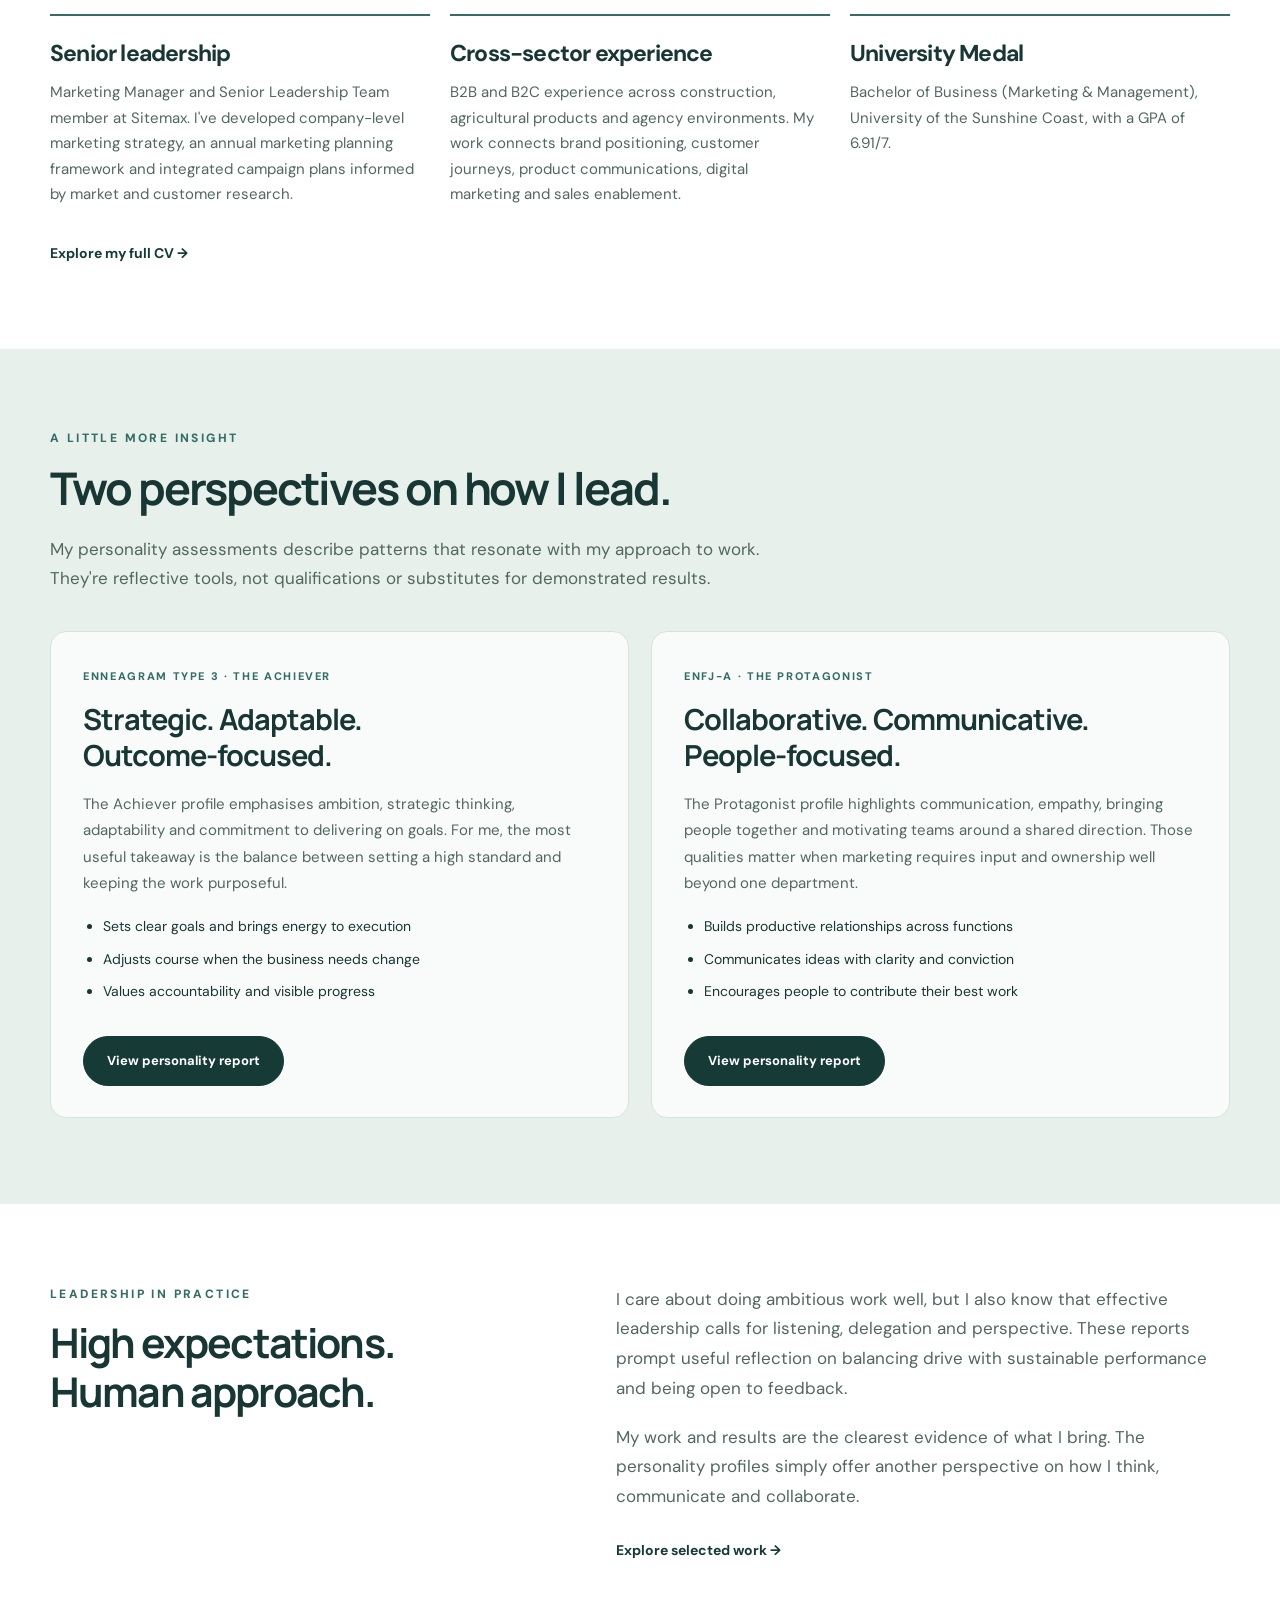
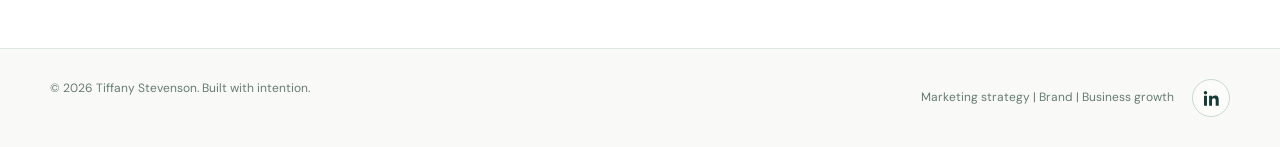
==== commit 02669789: "Put personality profile focus words on second line" ====
--- a/about.html
+++ b/about.html
@@ -1 +1 @@
-<!DOCTYPE html><html lang="en-AU"><head><meta charset="UTF-8"><meta name="viewport" content="width=device-width,initial-scale=1"><meta name="theme-color" content="#f9faf7"><meta name="description" content="About Tiffany Stevenson: marketing leadership, strategic thinking, communication and people-centred leadership."><title>About me | Tiffany Stevenson</title><link rel="stylesheet" href="styles.css?v=wide-half-oval-20261010"></head><body><a class="skip" href="#main">Skip to content</a><header class="topbar"><nav class="nav wrap" aria-label="Main navigation"><a class="brand" href="index.html" aria-label="Tiffany Stevenson home">TIFFANY<span>.</span>STEVENSON</a><button class="mobile-toggle" aria-label="Toggle menu" aria-expanded="false" aria-controls="navlinks">☰</button><div class="links" id="navlinks"><a href="index.html#work">Selected work</a><a href="about.html">About</a><a class="navcta" href="contact.html">Let's talk</a></div></nav></header><main id="main"><article class="interior about-profile-page"><div class="wrap about-back-wrap"><a class="back" href="index.html">← Back to homepage</a></div><section class="about-hero-band"><div class="wrap"><div class="about-hero"><div class="about-portrait"><img src="assets/TiffanyMStevensonPortrait.webp" alt="Portrait of Tiffany Stevenson in a burgundy outfit" loading="eager" decoding="async"></div><div class="about-hero-copy"><div class="eyebrow">About me</div><h1>Driven by outcomes.<br><em>Powered by people.</em></h1><p class="lead">I believe marketing works best when commercial thinking, creativity and genuine collaboration come together.</p></div></div></div></section><div class="wrap about-work-wrap"><div class="about-profile-intro"><div><div class="eyebrow">How I work</div><h2>Ambitious about the work. Invested in the people.</h2></div><div><p>I'm a marketing leader who enjoys seeing the bigger picture, making complex ideas easier to understand and turning opportunities into tangible outcomes. I bring structure and momentum to projects without losing sight of the people they're designed for.</p><p>I value clarity, initiative and follow-through. Whether I'm building a strategy, improving a customer journey or working across departments, I want everyone to understand the goal and feel part of making it happen.</p></div></div></div><section class="about-career-proof" aria-labelledby="career-proof-title"><div class="wrap"><div class="eyebrow">Experience and credentials</div><h2 id="career-proof-title">More than a marketing mindset.</h2><p class="about-career-intro">My career has progressed from hands-on marketing and creative delivery to developing business-aligned marketing strategies and leading their execution. I combine research, customer understanding and commercial judgement with the practical planning needed to bring ideas to market.</p><div class="about-career-grid"><div><strong>Senior leadership</strong><span>Marketing Manager and Senior Leadership Team member at Sitemax. I've developed company-level marketing strategy, an annual marketing planning framework and integrated campaign plans informed by market and customer research.</span></div><div><strong>Cross-sector experience</strong><span>B2B and B2C experience across construction, agricultural products and agency environments. My work connects brand positioning, customer journeys, product communications, digital marketing and sales enablement.</span></div><div><strong>University Medal</strong><span>Bachelor of Business (Marketing &amp; Management), University of the Sunshine Coast, with a GPA of 6.91/7.</span></div></div><a class="text-link" href="assets/Tiffany_Stevenson_CV.pdf" target="_blank" rel="noopener">Explore my full CV →</a></div></section><section class="about-traits"><div class="wrap"><div class="eyebrow">A little more insight</div><h2>Two perspectives on how I lead.</h2><p class="about-traits-intro">My personality assessments describe patterns that resonate with my approach to work. They're reflective tools, not qualifications or substitutes for demonstrated results.</p><div class="about-trait-grid"><div><span class="about-trait-type">Enneagram Type 3 · The Achiever</span><h3>Strategic. Adaptable. Outcome-focused.</h3><p>The Achiever profile emphasises ambition, strategic thinking, adaptability and commitment to delivering on goals. For me, the most useful takeaway is the balance between setting a high standard and keeping the work purposeful.</p><ul><li>Sets clear goals and brings energy to execution</li><li>Adjusts course when the business needs change</li><li>Values accountability and visible progress</li></ul><a class="btn btn-primary personality-report-button" href="assets/Achiever%20Personality%20Results.pdf" target="_blank" rel="noopener">View personality report</a></div><div><span class="about-trait-type">ENFJ-A · The Protagonist</span><h3>Collaborative. Communicative. People-focused.</h3><p>The Protagonist profile highlights communication, empathy, bringing people together and motivating teams around a shared direction. Those qualities matter when marketing requires input and ownership well beyond one department.</p><ul><li>Builds productive relationships across functions</li><li>Communicates ideas with clarity and conviction</li><li>Encourages people to contribute their best work</li></ul><a class="btn btn-primary personality-report-button" href="assets/ENFJ-A%20Protagonist%20Personality%20Results.pdf" target="_blank" rel="noopener">View personality report</a></div></div></div></section><section class="about-profile-more"><div class="wrap"><div class="about-profile-intro"><div><div class="eyebrow">Leadership in practice</div><h2>High expectations. Human approach.</h2></div><div><p>I care about doing ambitious work well, but I also know that effective leadership calls for listening, delegation and perspective. These reports prompt useful reflection on balancing drive with sustainable performance and being open to feedback.</p><p>My work and results are the clearest evidence of what I bring. The personality profiles simply offer another perspective on how I think, communicate and collaborate.</p><a class="text-link" href="index.html#work">Explore selected work →</a></div></div></div></section></article></main><footer class="footer"><div class="wrap"><span>© <span data-year>2026</span> Tiffany Stevenson. Built with intention.</span><div class="footer-right"><span>Marketing strategy | Brand | Business growth</span><a class="linkedin-link" href="https://www.linkedin.com/in/tiffanymstevenson/" target="_blank" rel="noopener noreferrer" aria-label="Tiffany Stevenson on LinkedIn" title="LinkedIn"><svg viewBox="0 0 24 24" width="19" height="19" fill="currentColor" aria-hidden="true" focusable="false"><path d="M2.5 8.5h3.8V21H2.5zM4.4 2.4a2.2 2.2 0 1 0 0 4.4 2.2 2.2 0 0 0 0-4.4zM9 8.5h3.6v1.7h.1c.5-1 1.8-2 3.7-2 4 0 4.7 2.6 4.7 6V21h-3.8v-6c0-1.5 0-3.4-2.2-3.4s-2.5 1.7-2.5 3.3V21H9z"/></svg></a></div></div></footer><script src="script.js" defer></script></body></html>+<!DOCTYPE html><html lang="en-AU"><head><meta charset="UTF-8"><meta name="viewport" content="width=device-width,initial-scale=1"><meta name="theme-color" content="#f9faf7"><meta name="description" content="About Tiffany Stevenson: marketing leadership, strategic thinking, communication and people-centred leadership."><title>About me | Tiffany Stevenson</title><link rel="stylesheet" href="styles.css?v=about-back-tight-20261010"></head><body><a class="skip" href="#main">Skip to content</a><header class="topbar"><nav class="nav wrap" aria-label="Main navigation"><a class="brand" href="index.html" aria-label="Tiffany Stevenson home">TIFFANY<span>.</span>STEVENSON</a><button class="mobile-toggle" aria-label="Toggle menu" aria-expanded="false" aria-controls="navlinks">☰</button><div class="links" id="navlinks"><a href="index.html#work">Selected work</a><a href="about.html">About</a><a class="navcta" href="contact.html">Let's talk</a></div></nav></header><main id="main"><article class="interior about-profile-page"><div class="wrap about-back-wrap"><a class="back" href="index.html">← Back to homepage</a></div><section class="about-hero-band"><div class="wrap"><div class="about-hero"><div class="about-portrait"><img src="assets/TiffanyMStevensonPortrait.webp" alt="Portrait of Tiffany Stevenson in a burgundy outfit" loading="eager" decoding="async"></div><div class="about-hero-copy"><div class="eyebrow">About me</div><h1>Driven by outcomes.<br><em>Powered by people.</em></h1><p class="lead">I believe marketing works best when commercial thinking, creativity and genuine collaboration come together.</p></div></div></div></section><div class="wrap about-work-wrap"><div class="about-profile-intro"><div><div class="eyebrow">How I work</div><h2>Ambitious about the work. Invested in the people.</h2></div><div><p>I'm a marketing leader who enjoys seeing the bigger picture, making complex ideas easier to understand and turning opportunities into tangible outcomes. I bring structure and momentum to projects without losing sight of the people they're designed for.</p><p>I value clarity, initiative and follow-through. Whether I'm building a strategy, improving a customer journey or working across departments, I want everyone to understand the goal and feel part of making it happen.</p></div></div></div><section class="about-career-proof" aria-labelledby="career-proof-title"><div class="wrap"><div class="eyebrow">Experience and credentials</div><h2 id="career-proof-title">More than a marketing mindset.</h2><p class="about-career-intro">My career has progressed from hands-on marketing and creative delivery to developing business-aligned marketing strategies and leading their execution. I combine research, customer understanding and commercial judgement with the practical planning needed to bring ideas to market.</p><div class="about-career-grid"><div><strong>Senior leadership</strong><span>Marketing Manager and Senior Leadership Team member at Sitemax. I've developed company-level marketing strategy, an annual marketing planning framework and integrated campaign plans informed by market and customer research.</span></div><div><strong>Cross-sector experience</strong><span>B2B and B2C experience across construction, agricultural products and agency environments. My work connects brand positioning, customer journeys, product communications, digital marketing and sales enablement.</span></div><div><strong>University Medal</strong><span>Bachelor of Business (Marketing &amp; Management), University of the Sunshine Coast, with a GPA of 6.91/7.</span></div></div><a class="text-link" href="assets/Tiffany_Stevenson_CV.pdf" target="_blank" rel="noopener">Explore my full CV →</a></div></section><section class="about-traits"><div class="wrap"><div class="eyebrow">A little more insight</div><h2>Two perspectives on how I lead.</h2><p class="about-traits-intro">My personality assessments describe patterns that resonate with my approach to work. They're reflective tools, not qualifications or substitutes for demonstrated results.</p><div class="about-trait-grid"><div><span class="about-trait-type">Enneagram Type 3 · The Achiever</span><h3>Strategic. Adaptable.<br>Outcome-focused.</h3><p>The Achiever profile emphasises ambition, strategic thinking, adaptability and commitment to delivering on goals. For me, the most useful takeaway is the balance between setting a high standard and keeping the work purposeful.</p><ul><li>Sets clear goals and brings energy to execution</li><li>Adjusts course when the business needs change</li><li>Values accountability and visible progress</li></ul><a class="btn btn-primary personality-report-button" href="assets/Achiever%20Personality%20Results.pdf" target="_blank" rel="noopener">View personality report</a></div><div><span class="about-trait-type">ENFJ-A · The Protagonist</span><h3>Collaborative. Communicative.<br>People-focused.</h3><p>The Protagonist profile highlights communication, empathy, bringing people together and motivating teams around a shared direction. Those qualities matter when marketing requires input and ownership well beyond one department.</p><ul><li>Builds productive relationships across functions</li><li>Communicates ideas with clarity and conviction</li><li>Encourages people to contribute their best work</li></ul><a class="btn btn-primary personality-report-button" href="assets/ENFJ-A%20Protagonist%20Personality%20Results.pdf" target="_blank" rel="noopener">View personality report</a></div></div></div></section><section class="about-profile-more"><div class="wrap"><div class="about-profile-intro"><div><div class="eyebrow">Leadership in practice</div><h2>High expectations. Human approach.</h2></div><div><p>I care about doing ambitious work well, but I also know that effective leadership calls for listening, delegation and perspective. These reports prompt useful reflection on balancing drive with sustainable performance and being open to feedback.</p><p>My work and results are the clearest evidence of what I bring. The personality profiles simply offer another perspective on how I think, communicate and collaborate.</p><a class="text-link" href="index.html#work">Explore selected work →</a></div></div></div></section></article></main><footer class="footer"><div class="wrap"><span>© <span data-year>2026</span> Tiffany Stevenson. Built with intention.</span><div class="footer-right"><span>Marketing strategy | Brand | Business growth</span><a class="linkedin-link" href="https://www.linkedin.com/in/tiffanymstevenson/" target="_blank" rel="noopener noreferrer" aria-label="Tiffany Stevenson on LinkedIn" title="LinkedIn"><svg viewBox="0 0 24 24" width="19" height="19" fill="currentColor" aria-hidden="true" focusable="false"><path d="M2.5 8.5h3.8V21H2.5zM4.4 2.4a2.2 2.2 0 1 0 0 4.4 2.2 2.2 0 0 0 0-4.4zM9 8.5h3.6v1.7h.1c.5-1 1.8-2 3.7-2 4 0 4.7 2.6 4.7 6V21h-3.8v-6c0-1.5 0-3.4-2.2-3.4s-2.5 1.7-2.5 3.3V21H9z"/></svg></a></div></div></footer><script src="script.js" defer></script></body></html>
--- a/styles.css
+++ b/styles.css
@@ -540,3 +540,6 @@
     border-radius:0 50% 50% 0 / 0 50% 50% 0;
   }
 }
+
+/* Tighter gap between back link and dark green About hero */
+.about-profile-page .about-back-wrap{padding-bottom:6px}
